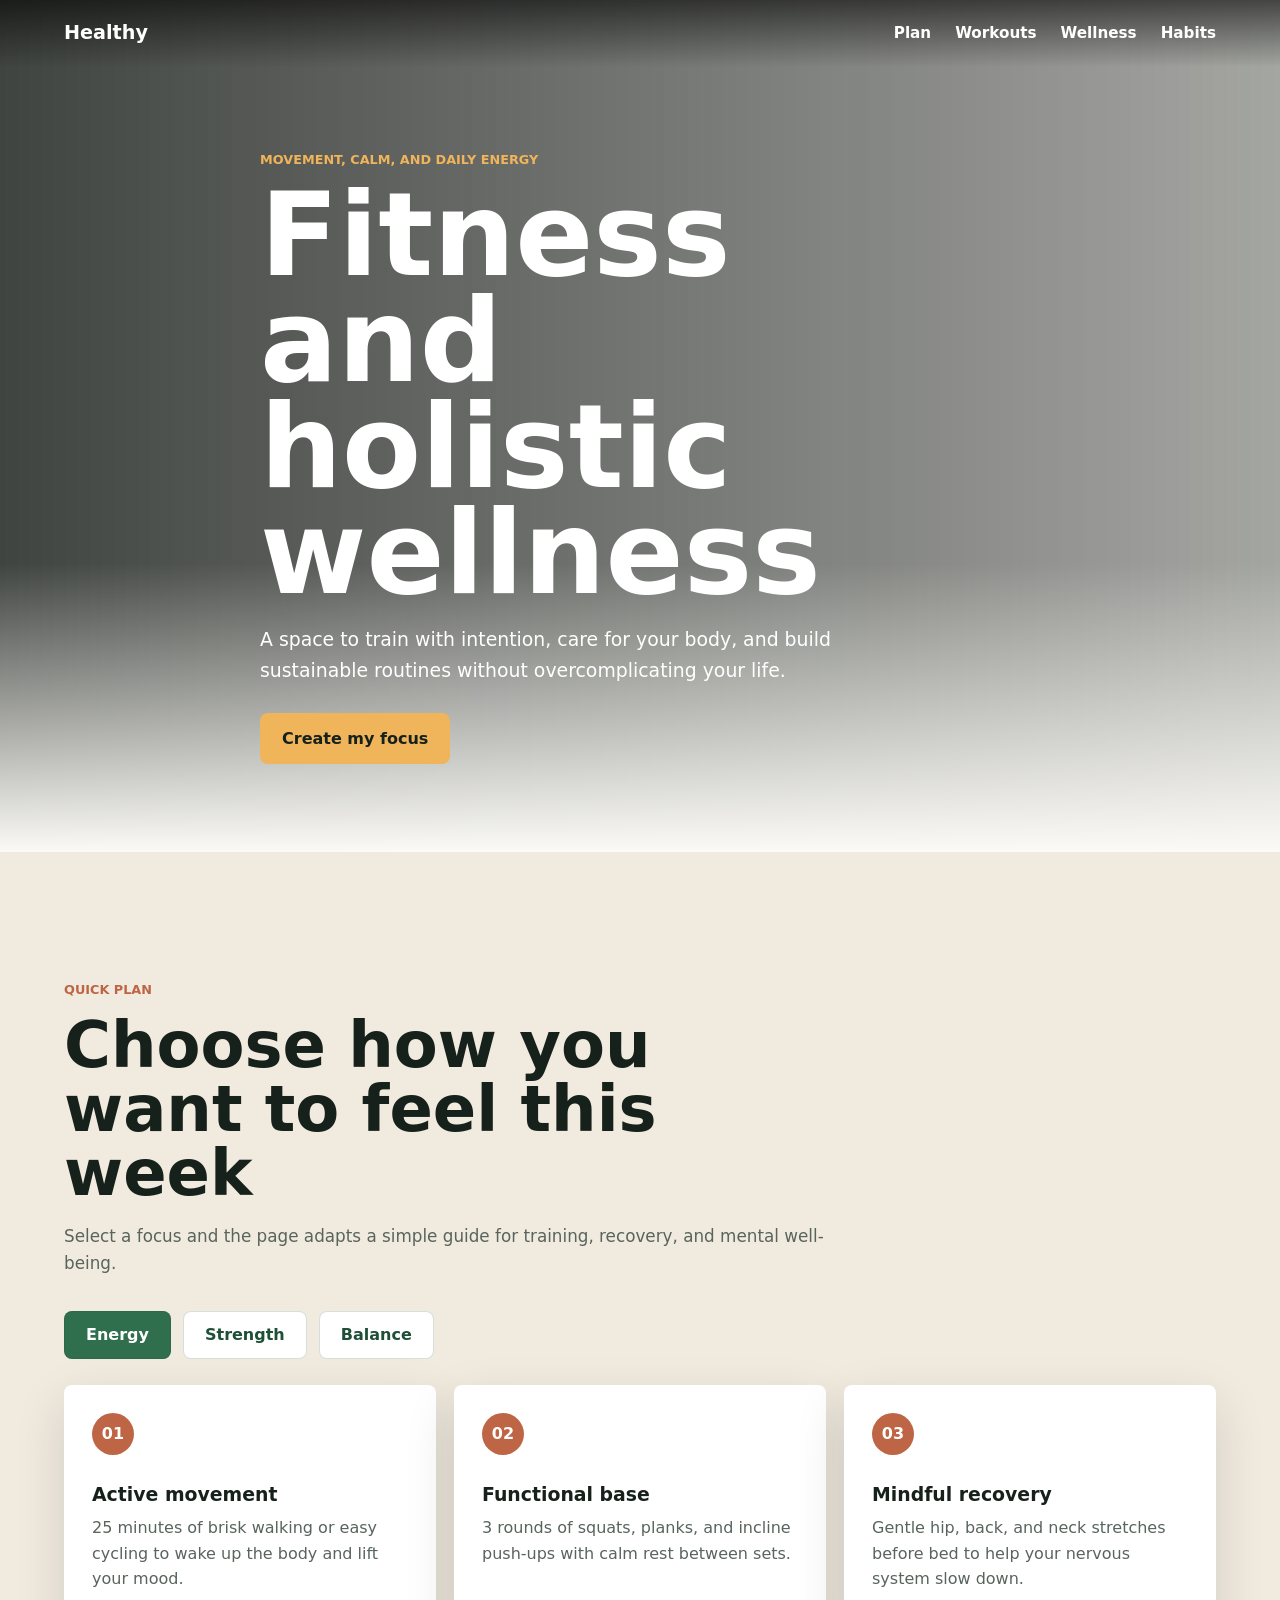
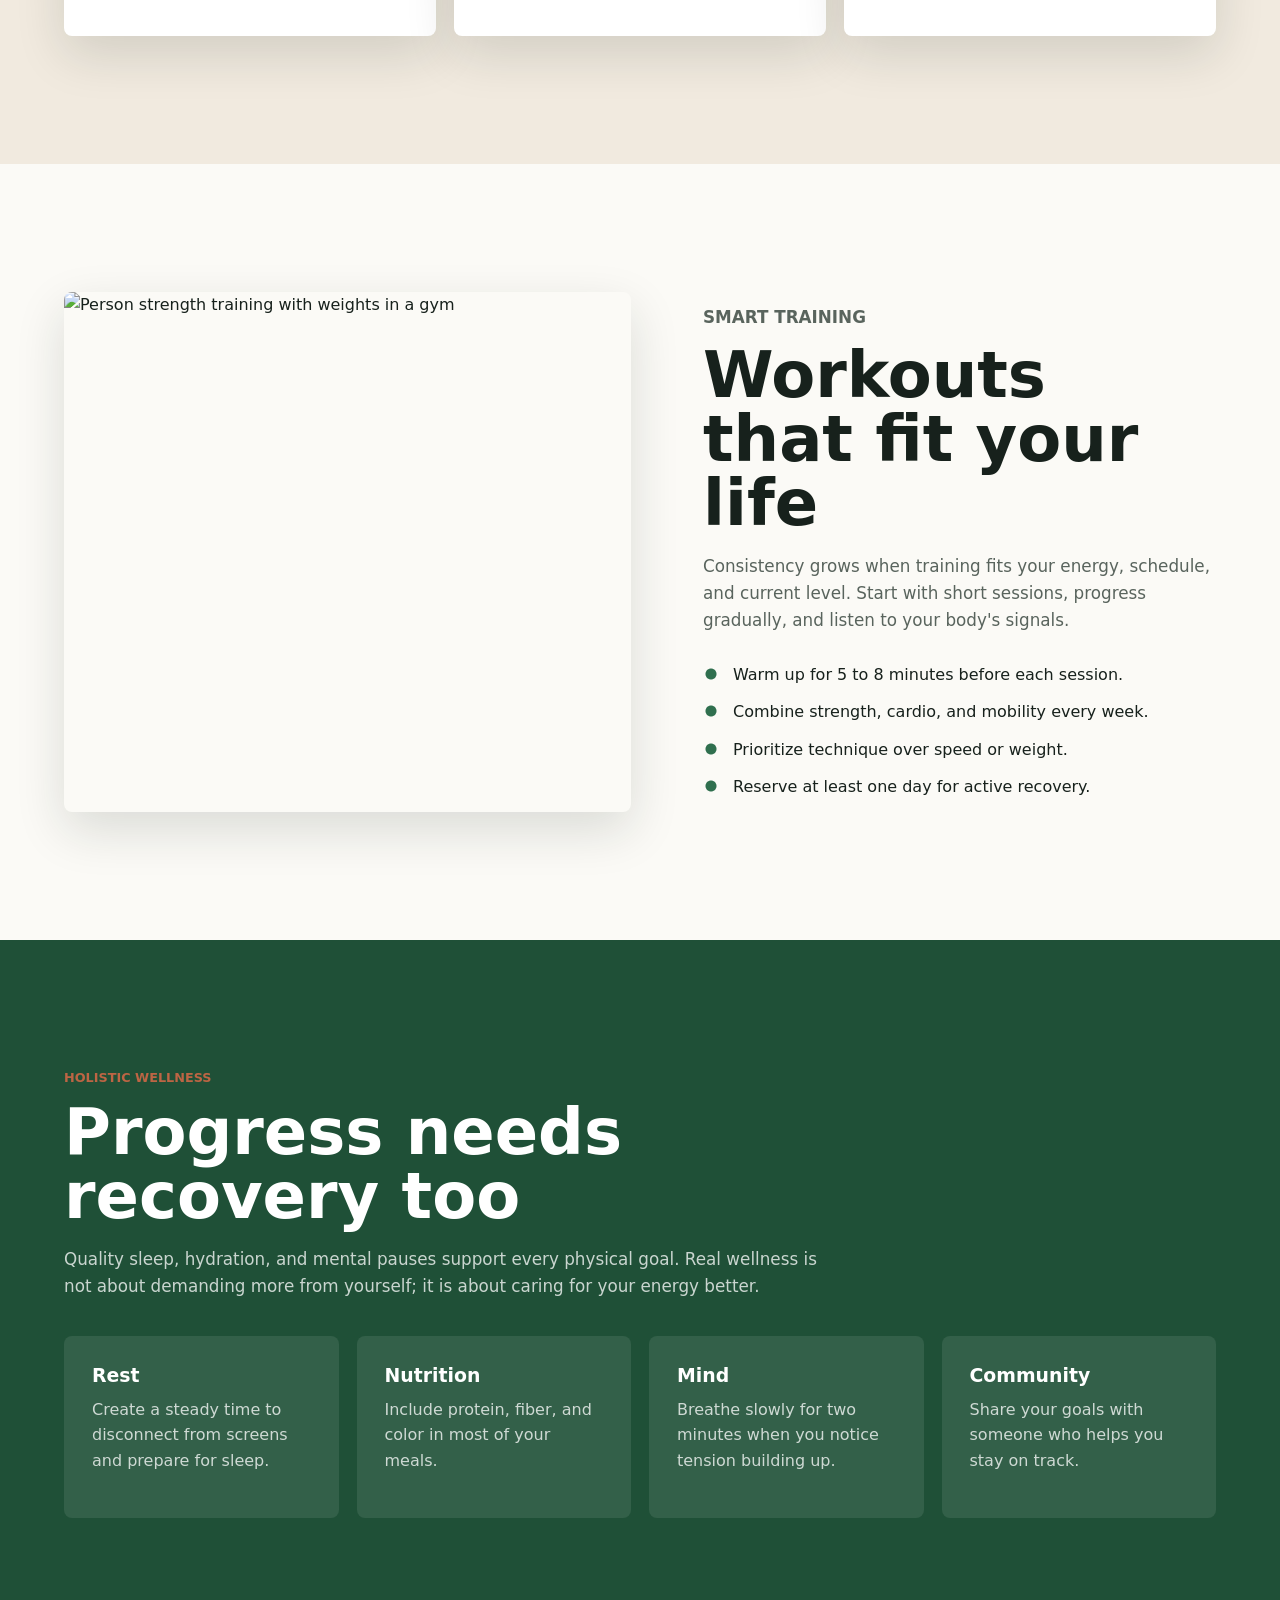
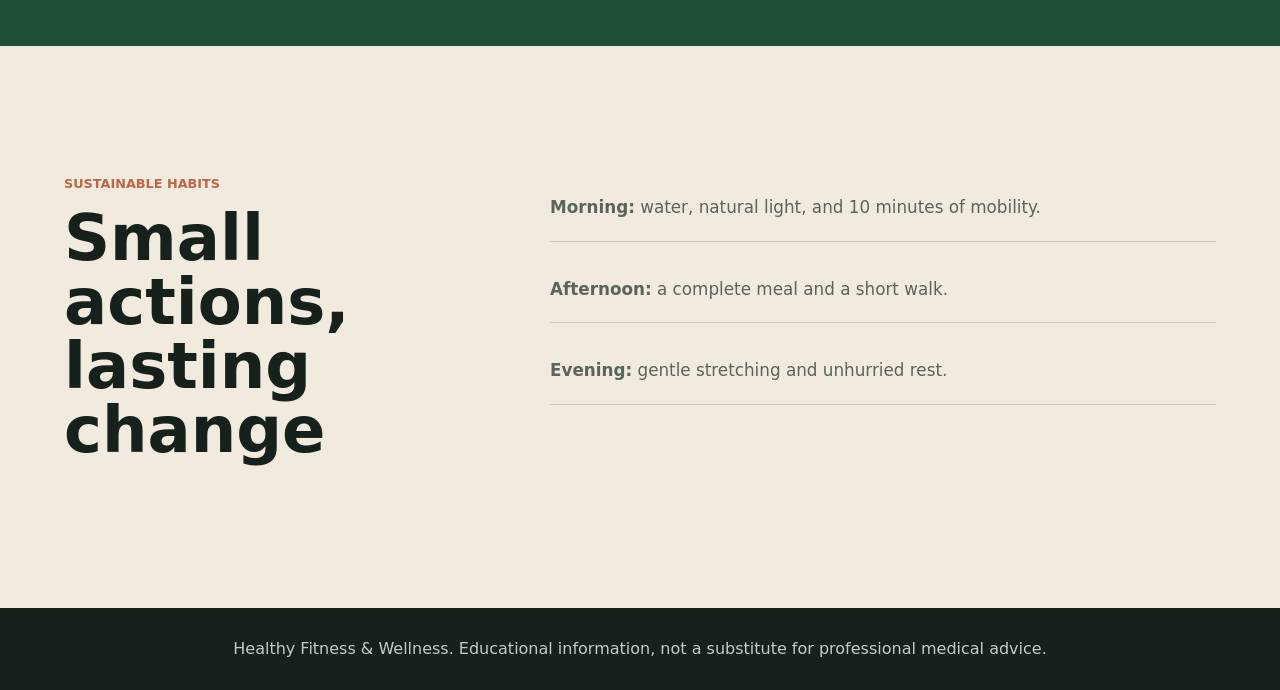
==== index.html @ 51175eab "Create fitness and wellness website" ====
<!doctype html>
<html lang="en">
  <head>
    <meta charset="utf-8">
    <meta name="viewport" content="width=device-width, initial-scale=1">
    <meta
      name="description"
      content="A practical fitness and holistic wellness guide with workouts, healthy habits, and weekly plans for energy, strength, and balance."
    >
    <title>Fitness and Holistic Wellness</title>
    <link rel="preconnect" href="https://images.unsplash.com">
    <link rel="stylesheet" href="styles.css">
  </head>
  <body>
    <header class="site-header" aria-label="Main navigation">
      <a class="brand" href="#home">Healthy</a>
      <nav>
        <a href="#plan">Plan</a>
        <a href="#workouts">Workouts</a>
        <a href="#wellness">Wellness</a>
        <a href="#habits">Habits</a>
      </nav>
    </header>

    <main>
      <section id="home" class="hero">
        <div class="hero__shade"></div>
        <div class="hero__content">
          <p class="eyebrow">Movement, calm, and daily energy</p>
          <h1>Fitness and holistic wellness</h1>
          <p>
            A space to train with intention, care for your body, and build
            sustainable routines without overcomplicating your life.
          </p>
          <a class="hero__button" href="#plan">Create my focus</a>
        </div>
      </section>

      <section id="plan" class="section section--warm">
        <div class="section__inner">
          <div class="section__intro">
            <p class="eyebrow">Quick plan</p>
            <h2>Choose how you want to feel this week</h2>
            <p>
              Select a focus and the page adapts a simple guide for training,
              recovery, and mental well-being.
            </p>
          </div>

          <div class="goal-switcher" role="group" aria-label="Weekly goal">
            <button class="goal-button is-active" type="button" data-goal="energy">Energy</button>
            <button class="goal-button" type="button" data-goal="strength">Strength</button>
            <button class="goal-button" type="button" data-goal="balance">Balance</button>
          </div>

          <div class="plan-grid" aria-live="polite">
            <article class="plan-card">
              <span>01</span>
              <h3 id="movement-title">Active movement</h3>
              <p id="movement-copy">
                25 minutes of brisk walking or easy cycling to wake up the body
                and lift your mood.
              </p>
            </article>
            <article class="plan-card">
              <span>02</span>
              <h3 id="strength-title">Functional base</h3>
              <p id="strength-copy">
                3 rounds of squats, planks, and incline push-ups with calm rest
                between sets.
              </p>
            </article>
            <article class="plan-card">
              <span>03</span>
              <h3 id="recovery-title">Mindful recovery</h3>
              <p id="recovery-copy">
                Gentle hip, back, and neck stretches before bed to help your
                nervous system slow down.
              </p>
            </article>
          </div>
        </div>
      </section>

      <section id="workouts" class="section">
        <div class="split">
          <div class="image-panel">
            <img
              src="https://images.unsplash.com/photo-1517836357463-d25dfeac3438?auto=format&fit=crop&w=1100&q=80"
              alt="Person strength training with weights in a gym"
            >
          </div>
          <div class="copy-panel">
            <p class="eyebrow">Smart training</p>
            <h2>Workouts that fit your life</h2>
            <p>
              Consistency grows when training fits your energy, schedule, and
              current level. Start with short sessions, progress gradually, and
              listen to your body's signals.
            </p>
            <ul class="check-list">
              <li>Warm up for 5 to 8 minutes before each session.</li>
              <li>Combine strength, cardio, and mobility every week.</li>
              <li>Prioritize technique over speed or weight.</li>
              <li>Reserve at least one day for active recovery.</li>
            </ul>
          </div>
        </div>
      </section>

      <section id="wellness" class="section section--deep">
        <div class="section__inner">
          <div class="section__intro">
            <p class="eyebrow">Holistic wellness</p>
            <h2>Progress needs recovery too</h2>
            <p>
              Quality sleep, hydration, and mental pauses support every physical
              goal. Real wellness is not about demanding more from yourself; it
              is about caring for your energy better.
            </p>
          </div>
          <div class="wellness-grid">
            <article>
              <h3>Rest</h3>
              <p>Create a steady time to disconnect from screens and prepare for sleep.</p>
            </article>
            <article>
              <h3>Nutrition</h3>
              <p>Include protein, fiber, and color in most of your meals.</p>
            </article>
            <article>
              <h3>Mind</h3>
              <p>Breathe slowly for two minutes when you notice tension building up.</p>
            </article>
            <article>
              <h3>Community</h3>
              <p>Share your goals with someone who helps you stay on track.</p>
            </article>
          </div>
        </div>
      </section>

      <section id="habits" class="section section--warm">
        <div class="habit-strip">
          <div>
            <p class="eyebrow">Sustainable habits</p>
            <h2>Small actions, lasting change</h2>
          </div>
          <div class="habit-list">
            <p><strong>Morning:</strong> water, natural light, and 10 minutes of mobility.</p>
            <p><strong>Afternoon:</strong> a complete meal and a short walk.</p>
            <p><strong>Evening:</strong> gentle stretching and unhurried rest.</p>
          </div>
        </div>
      </section>
    </main>

    <footer>
      <p>Healthy Fitness & Wellness. Educational information, not a substitute for professional medical advice.</p>
    </footer>

    <script src="script.js"></script>
  </body>
</html>
---- styles.css ----
:root {
  --ink: #17211c;
  --muted: #59645d;
  --paper: #fbfaf6;
  --warm: #f1eadf;
  --leaf: #2f6f4e;
  --leaf-dark: #1f5037;
  --sun: #f0b45a;
  --clay: #bd6544;
  --sky: #d8edf1;
  --white: #ffffff;
  --shadow: 0 18px 50px rgba(23, 33, 28, 0.14);
}

* {
  box-sizing: border-box;
}

html {
  scroll-behavior: smooth;
}

body {
  margin: 0;
  color: var(--ink);
  background: var(--paper);
  font-family: Inter, ui-sans-serif, system-ui, -apple-system, BlinkMacSystemFont, "Segoe UI", sans-serif;
  line-height: 1.6;
}

img {
  display: block;
  width: 100%;
}

a {
  color: inherit;
  text-decoration: none;
}

.site-header {
  position: fixed;
  z-index: 10;
  top: 0;
  right: 0;
  left: 0;
  display: flex;
  align-items: center;
  justify-content: space-between;
  gap: 24px;
  padding: 18px clamp(20px, 5vw, 72px);
  color: var(--white);
  background: linear-gradient(to bottom, rgba(0, 0, 0, 0.58), rgba(0, 0, 0, 0));
}

.brand {
  font-size: 1.2rem;
  font-weight: 800;
}

nav {
  display: flex;
  flex-wrap: wrap;
  justify-content: flex-end;
  gap: 10px 24px;
  font-size: 0.95rem;
  font-weight: 700;
}

.hero {
  position: relative;
  display: grid;
  min-height: 88vh;
  align-items: end;
  overflow: hidden;
  background:
    linear-gradient(90deg, rgba(12, 17, 14, 0.78), rgba(12, 17, 14, 0.36)),
    url("https://images.unsplash.com/photo-1549576490-b0b4831ef60a?auto=format&fit=crop&w=1800&q=82") center / cover;
}

.hero__shade {
  position: absolute;
  inset: auto 0 0;
  height: 34%;
  background: linear-gradient(to top, var(--paper), rgba(251, 250, 246, 0));
}

.hero__content {
  position: relative;
  z-index: 1;
  width: min(760px, calc(100% - 40px));
  margin: 0 auto;
  padding: 150px 0 88px;
  color: var(--white);
}

.eyebrow {
  margin: 0 0 12px;
  color: var(--clay);
  font-size: 0.8rem;
  font-weight: 900;
  letter-spacing: 0;
  text-transform: uppercase;
}

.hero .eyebrow {
  color: var(--sun);
}

h1,
h2,
h3,
p {
  margin-top: 0;
}

h1 {
  max-width: 720px;
  margin-bottom: 18px;
  font-size: clamp(3.3rem, 9vw, 7.4rem);
  line-height: 0.92;
  letter-spacing: 0;
}

h2 {
  margin-bottom: 18px;
  font-size: clamp(2.1rem, 5vw, 4.4rem);
  line-height: 1;
  letter-spacing: 0;
}

h3 {
  margin-bottom: 10px;
  font-size: 1.18rem;
  line-height: 1.2;
}

.hero__content p:not(.eyebrow) {
  max-width: 620px;
  margin-bottom: 28px;
  font-size: 1.18rem;
}

.hero__button,
.goal-button {
  min-height: 48px;
  border: 0;
  border-radius: 8px;
  cursor: pointer;
  font: inherit;
  font-weight: 800;
}

.hero__button {
  display: inline-flex;
  align-items: center;
  justify-content: center;
  padding: 13px 22px;
  color: var(--ink);
  background: var(--sun);
}

.section {
  padding: clamp(74px, 10vw, 132px) clamp(20px, 5vw, 72px);
}

.section--warm {
  background: var(--warm);
}

.section--deep {
  color: var(--white);
  background: var(--leaf-dark);
}

.section__inner {
  width: min(1180px, 100%);
  margin: 0 auto;
}

.section__intro {
  max-width: 780px;
}

.section__intro p:not(.eyebrow),
.copy-panel p,
.habit-list p {
  color: var(--muted);
  font-size: 1.05rem;
}

.section--deep .section__intro p:not(.eyebrow),
.section--deep .wellness-grid p {
  color: rgba(255, 255, 255, 0.76);
}

.goal-switcher {
  display: flex;
  flex-wrap: wrap;
  gap: 12px;
  margin: 34px 0 26px;
}

.goal-button {
  padding: 0 22px;
  color: var(--leaf-dark);
  background: var(--white);
  box-shadow: inset 0 0 0 1px rgba(31, 80, 55, 0.18);
}

.goal-button.is-active {
  color: var(--white);
  background: var(--leaf);
}

.plan-grid,
.wellness-grid {
  display: grid;
  grid-template-columns: repeat(3, minmax(0, 1fr));
  gap: 18px;
}

.plan-card,
.wellness-grid article {
  border-radius: 8px;
  padding: 28px;
  background: var(--white);
  box-shadow: var(--shadow);
}

.plan-card span {
  display: inline-flex;
  width: 42px;
  height: 42px;
  align-items: center;
  justify-content: center;
  margin-bottom: 28px;
  border-radius: 50%;
  color: var(--white);
  background: var(--clay);
  font-weight: 900;
}

.plan-card p {
  color: var(--muted);
}

.split {
  display: grid;
  width: min(1180px, 100%);
  margin: 0 auto;
  grid-template-columns: minmax(0, 1.05fr) minmax(320px, 0.95fr);
  gap: clamp(32px, 6vw, 72px);
  align-items: center;
}

.image-panel {
  overflow: hidden;
  border-radius: 8px;
  box-shadow: var(--shadow);
}

.image-panel img {
  min-height: 520px;
  object-fit: cover;
}

.copy-panel {
  max-width: 560px;
}

.check-list {
  display: grid;
  gap: 12px;
  margin: 28px 0 0;
  padding: 0;
  list-style: none;
}

.check-list li {
  padding-left: 30px;
  background:
    radial-gradient(circle at 8px 12px, var(--leaf) 0 5px, transparent 6px)
    no-repeat;
}

.wellness-grid {
  grid-template-columns: repeat(4, minmax(0, 1fr));
  margin-top: 36px;
}

.wellness-grid article {
  background: rgba(255, 255, 255, 0.09);
  box-shadow: none;
}

.habit-strip {
  display: grid;
  width: min(1180px, 100%);
  margin: 0 auto;
  grid-template-columns: minmax(260px, 0.8fr) minmax(320px, 1.2fr);
  gap: 42px;
  align-items: start;
}

.habit-list {
  display: grid;
  gap: 14px;
}

.habit-list p {
  margin: 0;
  padding: 20px 0;
  border-bottom: 1px solid rgba(23, 33, 28, 0.16);
}

footer {
  padding: 28px 20px;
  color: rgba(255, 255, 255, 0.76);
  background: var(--ink);
  text-align: center;
}

footer p {
  margin: 0;
}

@media (max-width: 860px) {
  .site-header {
    position: absolute;
    align-items: flex-start;
  }

  nav {
    max-width: 220px;
  }

  .hero {
    min-height: 82vh;
  }

  .plan-grid,
  .wellness-grid,
  .split,
  .habit-strip {
    grid-template-columns: 1fr;
  }

  .image-panel img {
    min-height: 360px;
  }
}

@media (max-width: 560px) {
  .site-header {
    padding: 16px 18px;
  }

  nav {
    gap: 8px 14px;
    font-size: 0.84rem;
  }

  .hero__content {
    width: calc(100% - 36px);
    padding-bottom: 64px;
  }

  .goal-button {
    flex: 1 1 100%;
  }

  .plan-card,
  .wellness-grid article {
    padding: 22px;
  }
}
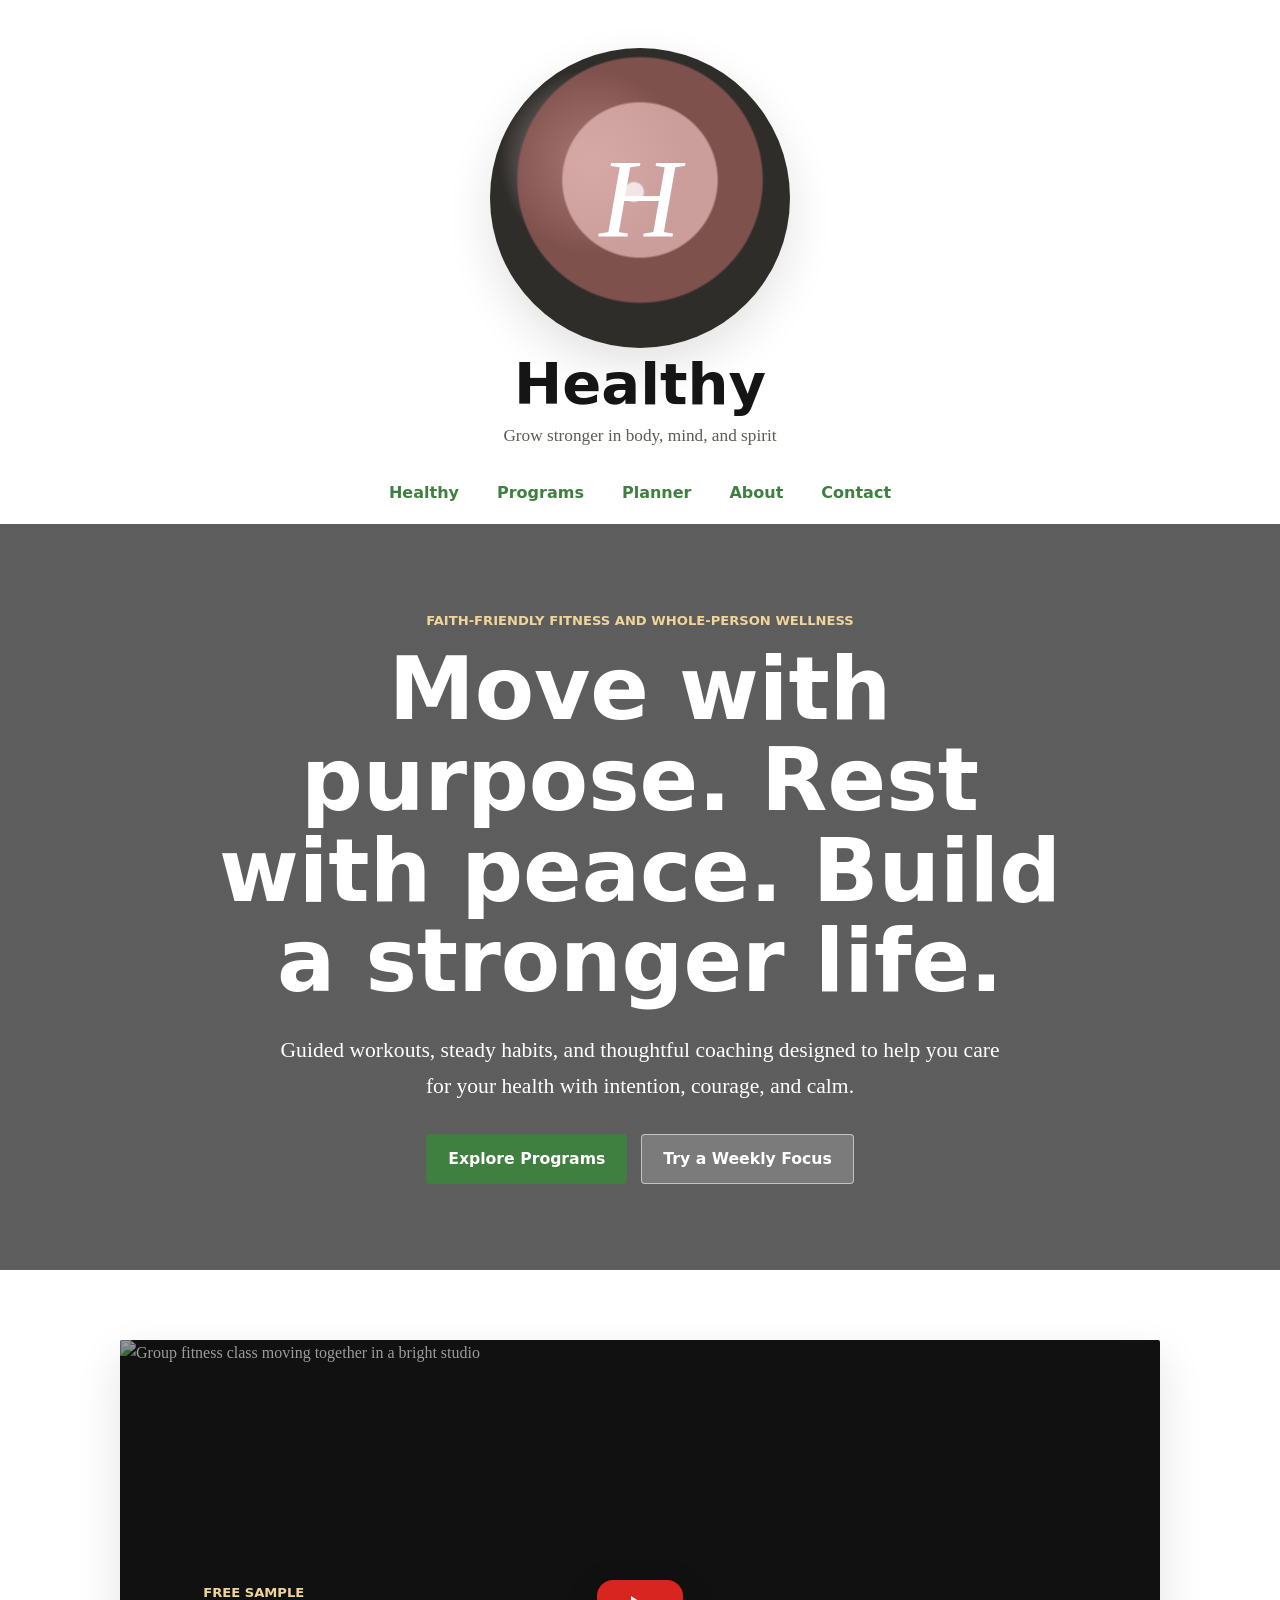
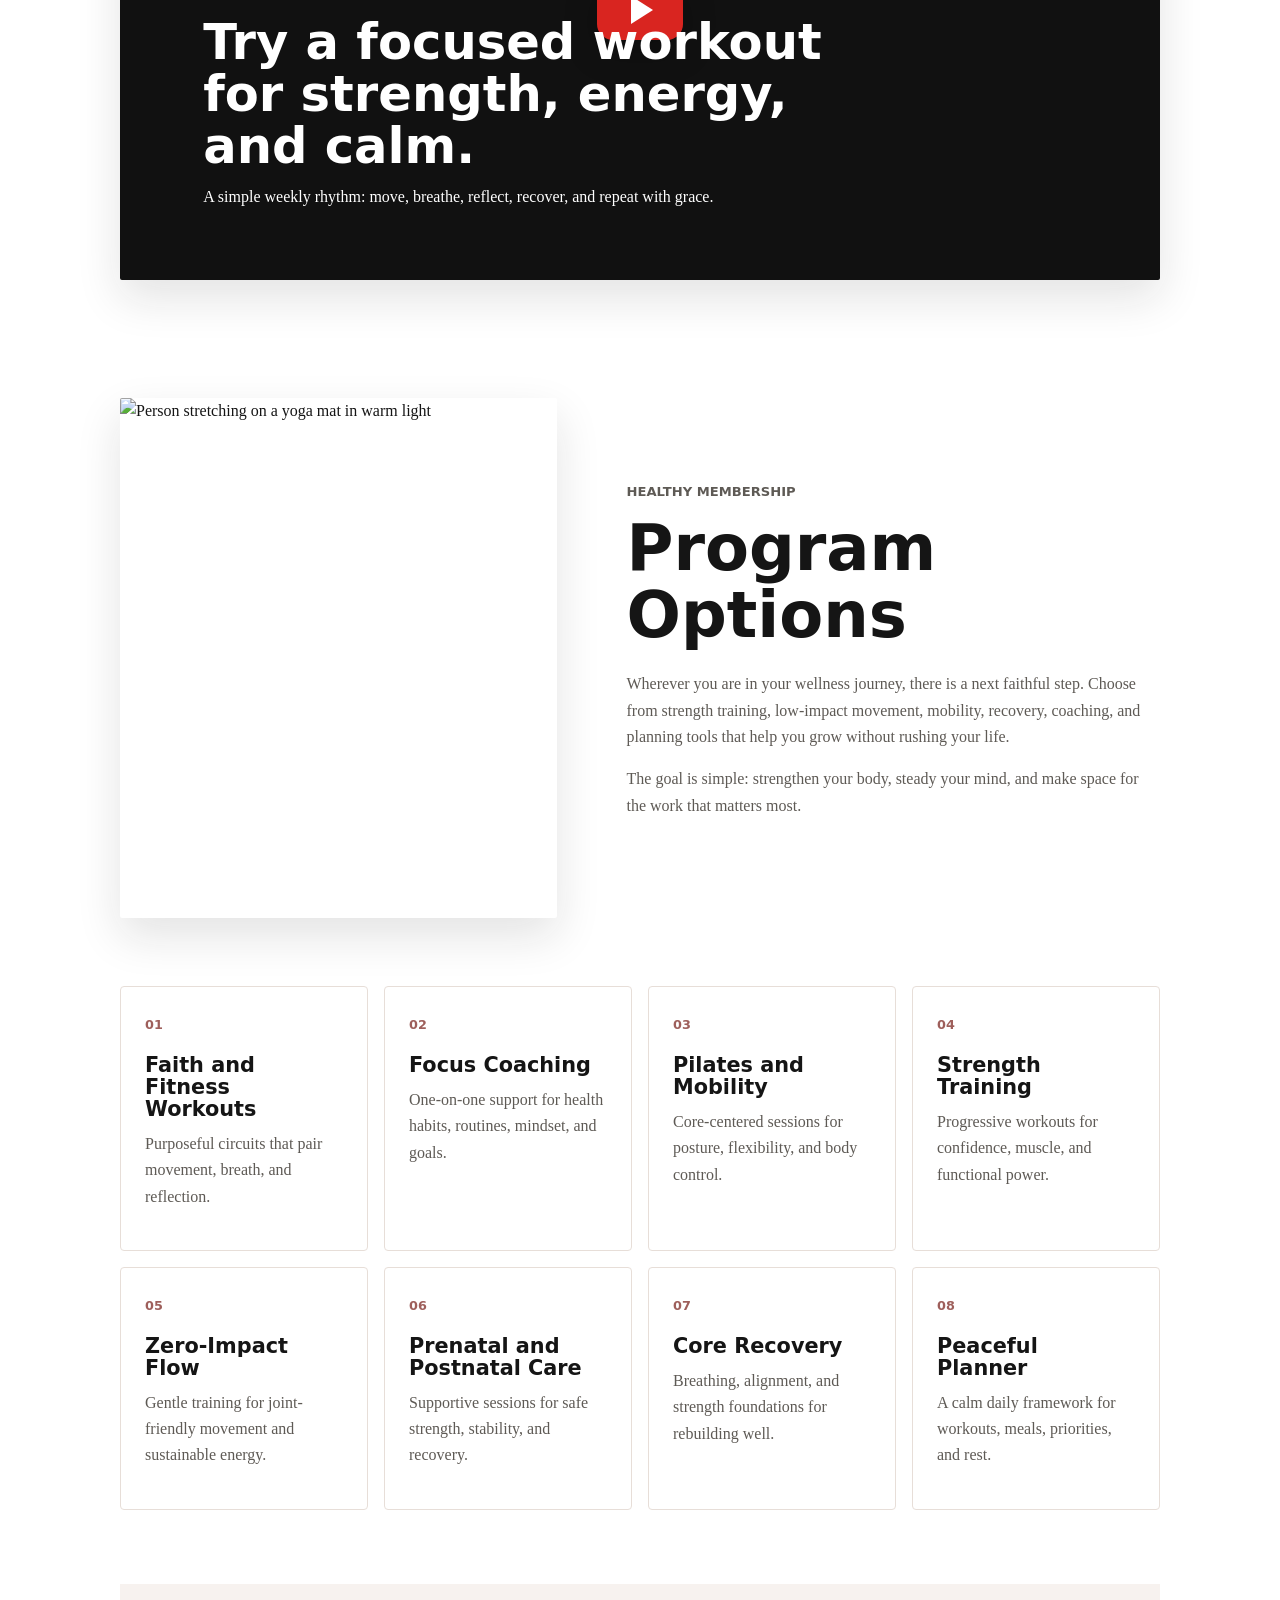
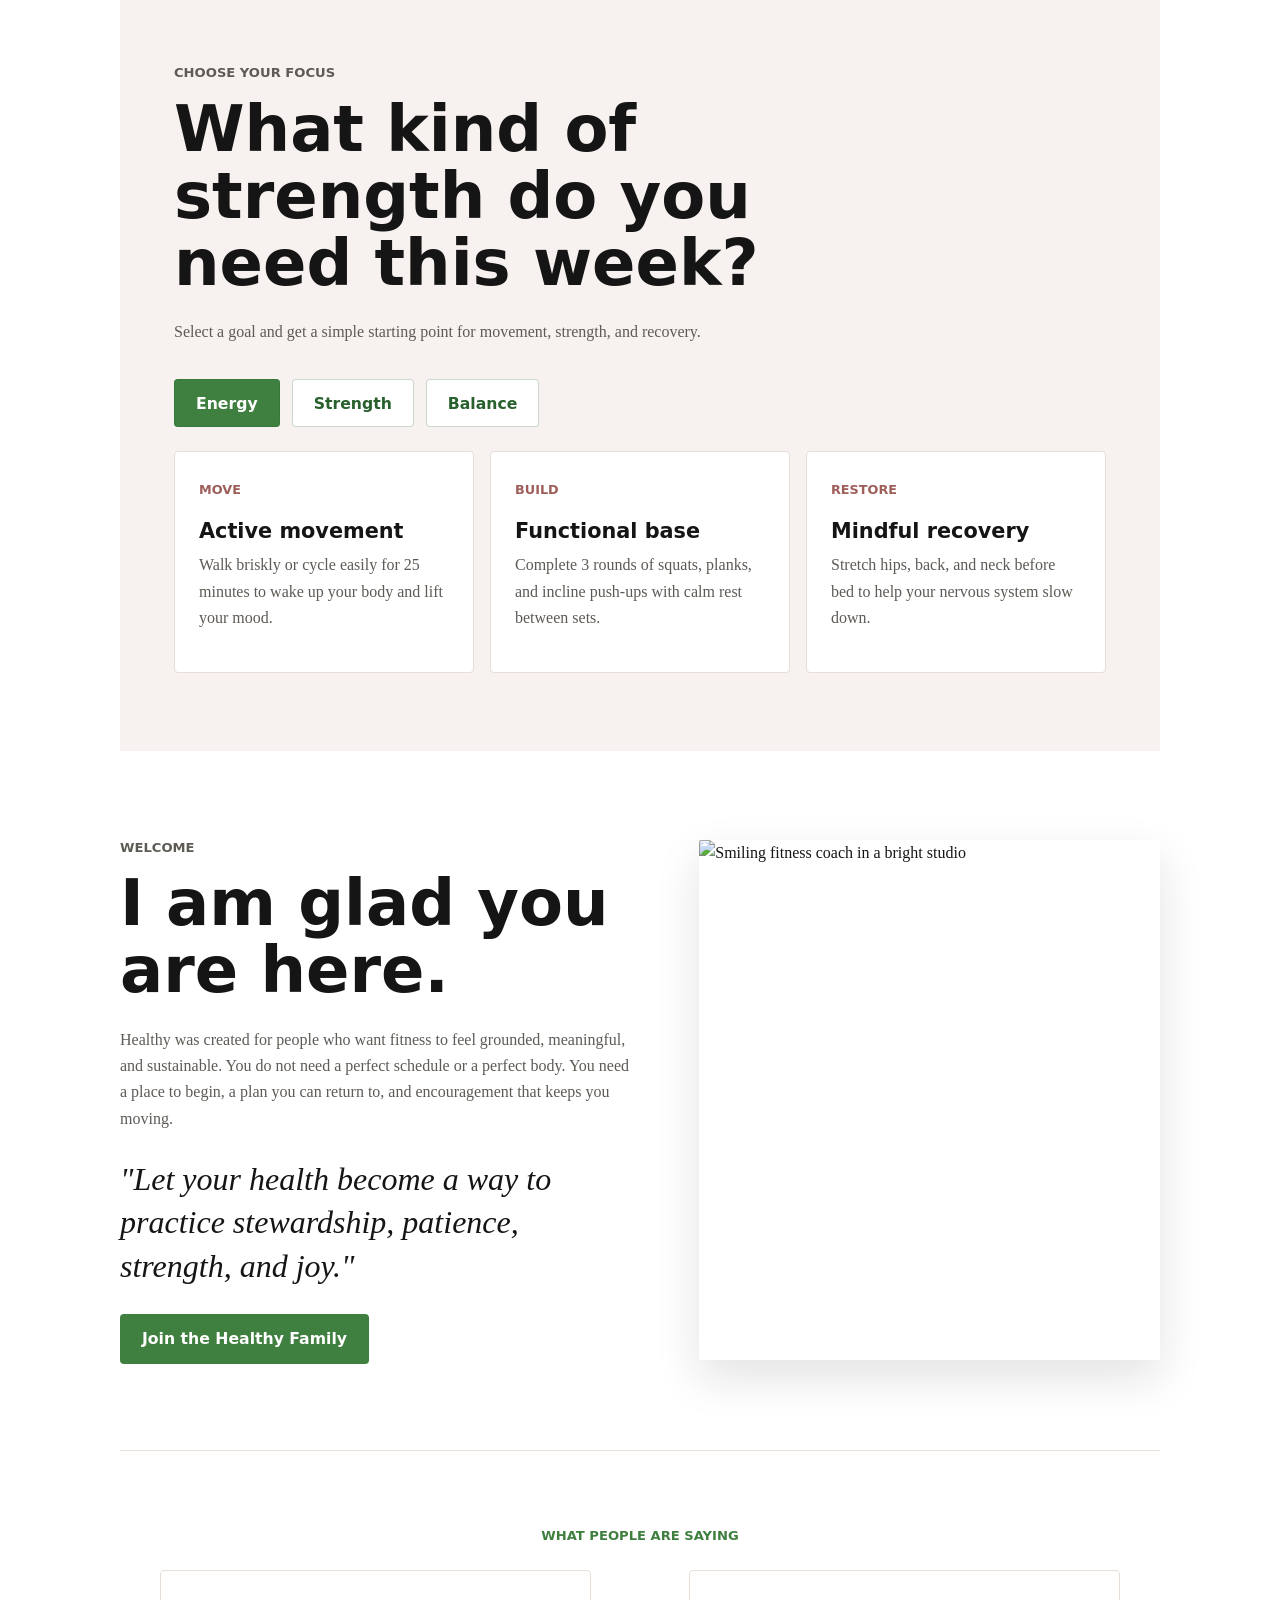
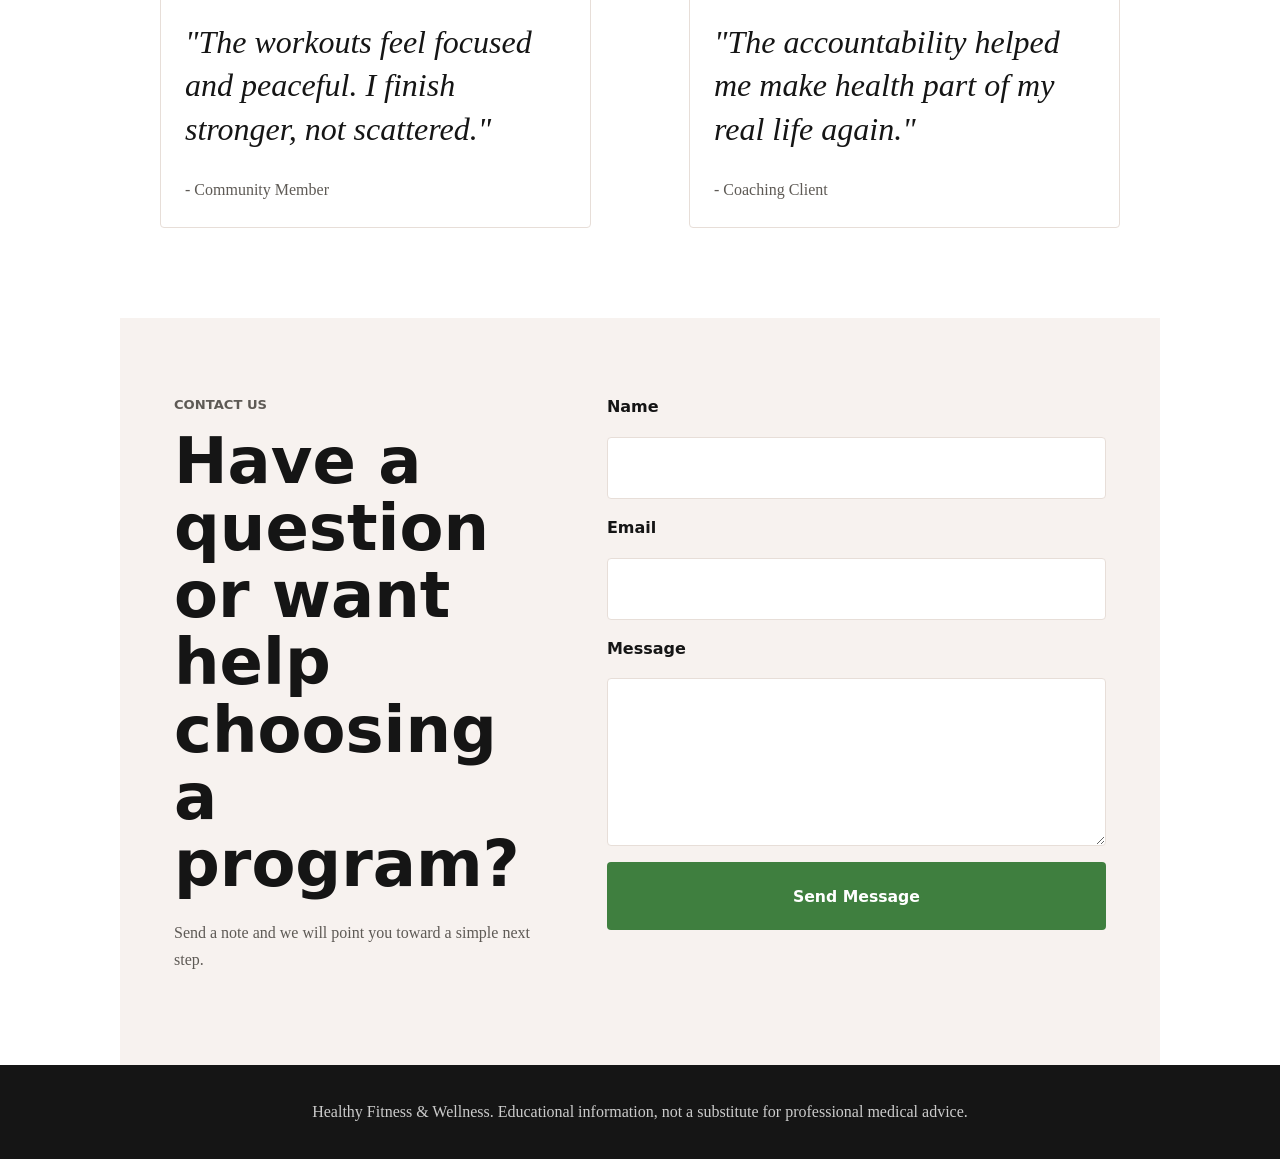
==== commit 7bbf4875: "Redesign site with program-focused fitness layout" ====
--- a/index.html
+++ b/index.html
@@ -5,153 +5,241 @@
     <meta name="viewport" content="width=device-width, initial-scale=1">
     <meta
       name="description"
-      content="A practical fitness and holistic wellness guide with workouts, healthy habits, and weekly plans for energy, strength, and balance."
+      content="Healthy is a faith-friendly fitness and wellness project with workouts, coaching, habits, recovery, and simple tools for body, mind, and spirit."
     >
-    <title>Fitness and Holistic Wellness</title>
+    <title>Healthy Fitness and Wellness</title>
     <link rel="preconnect" href="https://images.unsplash.com">
     <link rel="stylesheet" href="styles.css">
   </head>
   <body>
-    <header class="site-header" aria-label="Main navigation">
-      <a class="brand" href="#home">Healthy</a>
-      <nav>
-        <a href="#plan">Plan</a>
-        <a href="#workouts">Workouts</a>
-        <a href="#wellness">Wellness</a>
-        <a href="#habits">Habits</a>
+    <header class="site-header">
+      <a class="brand-lockup" href="#home" aria-label="Healthy home">
+        <span class="brand-mark">H</span>
+        <span class="brand-title">Healthy</span>
+        <span class="brand-subtitle">Grow stronger in body, mind, and spirit</span>
+      </a>
+
+      <nav aria-label="Main navigation">
+        <a href="#home">Healthy</a>
+        <a href="#programs">Programs</a>
+        <a href="#planner">Planner</a>
+        <a href="#about">About</a>
+        <a href="#contact">Contact</a>
       </nav>
     </header>
 
     <main>
       <section id="home" class="hero">
-        <div class="hero__shade"></div>
         <div class="hero__content">
-          <p class="eyebrow">Movement, calm, and daily energy</p>
-          <h1>Fitness and holistic wellness</h1>
-          <p>
-            A space to train with intention, care for your body, and build
-            sustainable routines without overcomplicating your life.
-          </p>
-          <a class="hero__button" href="#plan">Create my focus</a>
-        </div>
-      </section>
-
-      <section id="plan" class="section section--warm">
-        <div class="section__inner">
-          <div class="section__intro">
-            <p class="eyebrow">Quick plan</p>
-            <h2>Choose how you want to feel this week</h2>
+          <p class="eyebrow">Faith-friendly fitness and whole-person wellness</p>
+          <h1>Move with purpose. Rest with peace. Build a stronger life.</h1>
+          <p>
+            Guided workouts, steady habits, and thoughtful coaching designed to
+            help you care for your health with intention, courage, and calm.
+          </p>
+          <div class="hero__actions">
+            <a class="button button--primary" href="#programs">Explore Programs</a>
+            <a class="button button--secondary" href="#sample">Try a Weekly Focus</a>
+          </div>
+        </div>
+      </section>
+
+      <section id="sample" class="media-feature">
+        <div class="media-card" aria-label="Featured workout preview">
+          <img
+            src="https://images.unsplash.com/photo-1518611012118-696072aa579a?auto=format&fit=crop&w=1300&q=82"
+            alt="Group fitness class moving together in a bright studio"
+          >
+          <div class="play-badge" aria-hidden="true"></div>
+          <div class="media-card__copy">
+            <p class="eyebrow">Free sample</p>
+            <h2>Try a focused workout for strength, energy, and calm.</h2>
             <p>
-              Select a focus and the page adapts a simple guide for training,
-              recovery, and mental well-being.
+              A simple weekly rhythm: move, breathe, reflect, recover, and
+              repeat with grace.
             </p>
           </div>
-
-          <div class="goal-switcher" role="group" aria-label="Weekly goal">
-            <button class="goal-button is-active" type="button" data-goal="energy">Energy</button>
-            <button class="goal-button" type="button" data-goal="strength">Strength</button>
-            <button class="goal-button" type="button" data-goal="balance">Balance</button>
-          </div>
-
-          <div class="plan-grid" aria-live="polite">
-            <article class="plan-card">
-              <span>01</span>
-              <h3 id="movement-title">Active movement</h3>
-              <p id="movement-copy">
-                25 minutes of brisk walking or easy cycling to wake up the body
-                and lift your mood.
-              </p>
-            </article>
-            <article class="plan-card">
-              <span>02</span>
-              <h3 id="strength-title">Functional base</h3>
-              <p id="strength-copy">
-                3 rounds of squats, planks, and incline push-ups with calm rest
-                between sets.
-              </p>
-            </article>
-            <article class="plan-card">
-              <span>03</span>
-              <h3 id="recovery-title">Mindful recovery</h3>
-              <p id="recovery-copy">
-                Gentle hip, back, and neck stretches before bed to help your
-                nervous system slow down.
-              </p>
-            </article>
-          </div>
-        </div>
-      </section>
-
-      <section id="workouts" class="section">
-        <div class="split">
-          <div class="image-panel">
-            <img
-              src="https://images.unsplash.com/photo-1517836357463-d25dfeac3438?auto=format&fit=crop&w=1100&q=80"
-              alt="Person strength training with weights in a gym"
-            >
-          </div>
-          <div class="copy-panel">
-            <p class="eyebrow">Smart training</p>
-            <h2>Workouts that fit your life</h2>
-            <p>
-              Consistency grows when training fits your energy, schedule, and
-              current level. Start with short sessions, progress gradually, and
-              listen to your body's signals.
-            </p>
-            <ul class="check-list">
-              <li>Warm up for 5 to 8 minutes before each session.</li>
-              <li>Combine strength, cardio, and mobility every week.</li>
-              <li>Prioritize technique over speed or weight.</li>
-              <li>Reserve at least one day for active recovery.</li>
-            </ul>
-          </div>
-        </div>
-      </section>
-
-      <section id="wellness" class="section section--deep">
-        <div class="section__inner">
-          <div class="section__intro">
-            <p class="eyebrow">Holistic wellness</p>
-            <h2>Progress needs recovery too</h2>
-            <p>
-              Quality sleep, hydration, and mental pauses support every physical
-              goal. Real wellness is not about demanding more from yourself; it
-              is about caring for your energy better.
-            </p>
-          </div>
-          <div class="wellness-grid">
-            <article>
-              <h3>Rest</h3>
-              <p>Create a steady time to disconnect from screens and prepare for sleep.</p>
-            </article>
-            <article>
-              <h3>Nutrition</h3>
-              <p>Include protein, fiber, and color in most of your meals.</p>
-            </article>
-            <article>
-              <h3>Mind</h3>
-              <p>Breathe slowly for two minutes when you notice tension building up.</p>
-            </article>
-            <article>
-              <h3>Community</h3>
-              <p>Share your goals with someone who helps you stay on track.</p>
-            </article>
-          </div>
-        </div>
-      </section>
-
-      <section id="habits" class="section section--warm">
-        <div class="habit-strip">
-          <div>
-            <p class="eyebrow">Sustainable habits</p>
-            <h2>Small actions, lasting change</h2>
-          </div>
-          <div class="habit-list">
-            <p><strong>Morning:</strong> water, natural light, and 10 minutes of mobility.</p>
-            <p><strong>Afternoon:</strong> a complete meal and a short walk.</p>
-            <p><strong>Evening:</strong> gentle stretching and unhurried rest.</p>
-          </div>
-        </div>
+        </div>
+      </section>
+
+      <section id="programs" class="program-intro">
+        <div class="program-intro__image">
+          <img
+            src="https://images.unsplash.com/photo-1544367567-0f2fcb009e0b?auto=format&fit=crop&w=900&q=82"
+            alt="Person stretching on a yoga mat in warm light"
+          >
+        </div>
+        <div class="program-intro__copy">
+          <p class="eyebrow">Healthy membership</p>
+          <h2>Program Options</h2>
+          <p>
+            Wherever you are in your wellness journey, there is a next faithful
+            step. Choose from strength training, low-impact movement, mobility,
+            recovery, coaching, and planning tools that help you grow without
+            rushing your life.
+          </p>
+          <p>
+            The goal is simple: strengthen your body, steady your mind, and make
+            space for the work that matters most.
+          </p>
+        </div>
+      </section>
+
+      <section class="program-grid" aria-label="Program options">
+        <article>
+          <span>01</span>
+          <h3>Faith and Fitness Workouts</h3>
+          <p>Purposeful circuits that pair movement, breath, and reflection.</p>
+        </article>
+        <article>
+          <span>02</span>
+          <h3>Focus Coaching</h3>
+          <p>One-on-one support for health habits, routines, mindset, and goals.</p>
+        </article>
+        <article>
+          <span>03</span>
+          <h3>Pilates and Mobility</h3>
+          <p>Core-centered sessions for posture, flexibility, and body control.</p>
+        </article>
+        <article>
+          <span>04</span>
+          <h3>Strength Training</h3>
+          <p>Progressive workouts for confidence, muscle, and functional power.</p>
+        </article>
+        <article>
+          <span>05</span>
+          <h3>Zero-Impact Flow</h3>
+          <p>Gentle training for joint-friendly movement and sustainable energy.</p>
+        </article>
+        <article>
+          <span>06</span>
+          <h3>Prenatal and Postnatal Care</h3>
+          <p>Supportive sessions for safe strength, stability, and recovery.</p>
+        </article>
+        <article>
+          <span>07</span>
+          <h3>Core Recovery</h3>
+          <p>Breathing, alignment, and strength foundations for rebuilding well.</p>
+        </article>
+        <article id="planner">
+          <span>08</span>
+          <h3>Peaceful Planner</h3>
+          <p>A calm daily framework for workouts, meals, priorities, and rest.</p>
+        </article>
+      </section>
+
+      <section class="weekly-focus">
+        <div class="weekly-focus__intro">
+          <p class="eyebrow">Choose your focus</p>
+          <h2>What kind of strength do you need this week?</h2>
+          <p>
+            Select a goal and get a simple starting point for movement,
+            strength, and recovery.
+          </p>
+        </div>
+
+        <div class="goal-switcher" role="group" aria-label="Weekly goal">
+          <button class="goal-button is-active" type="button" data-goal="energy">Energy</button>
+          <button class="goal-button" type="button" data-goal="strength">Strength</button>
+          <button class="goal-button" type="button" data-goal="balance">Balance</button>
+        </div>
+
+        <div class="plan-grid" aria-live="polite">
+          <article>
+            <span>Move</span>
+            <h3 id="movement-title">Active movement</h3>
+            <p id="movement-copy">
+              Walk briskly or cycle easily for 25 minutes to wake up your body
+              and lift your mood.
+            </p>
+          </article>
+          <article>
+            <span>Build</span>
+            <h3 id="strength-title">Functional base</h3>
+            <p id="strength-copy">
+              Complete 3 rounds of squats, planks, and incline push-ups with
+              calm rest between sets.
+            </p>
+          </article>
+          <article>
+            <span>Restore</span>
+            <h3 id="recovery-title">Mindful recovery</h3>
+            <p id="recovery-copy">
+              Stretch hips, back, and neck before bed to help your nervous
+              system slow down.
+            </p>
+          </article>
+        </div>
+      </section>
+
+      <section id="about" class="welcome">
+        <div class="welcome__copy">
+          <p class="eyebrow">Welcome</p>
+          <h2>I am glad you are here.</h2>
+          <p>
+            Healthy was created for people who want fitness to feel grounded,
+            meaningful, and sustainable. You do not need a perfect schedule or a
+            perfect body. You need a place to begin, a plan you can return to,
+            and encouragement that keeps you moving.
+          </p>
+          <blockquote>
+            "Let your health become a way to practice stewardship, patience,
+            strength, and joy."
+          </blockquote>
+          <a class="button button--primary" href="#contact">Join the Healthy Family</a>
+        </div>
+        <div class="welcome__image">
+          <img
+            src="https://images.unsplash.com/photo-1594381898411-846e7d193883?auto=format&fit=crop&w=900&q=82"
+            alt="Smiling fitness coach in a bright studio"
+          >
+        </div>
+      </section>
+
+      <section class="testimonials">
+        <p class="eyebrow">What people are saying</p>
+        <div class="testimonial-grid">
+          <figure>
+            <blockquote>
+              "The workouts feel focused and peaceful. I finish stronger, not
+              scattered."
+            </blockquote>
+            <figcaption>- Community Member</figcaption>
+          </figure>
+          <figure>
+            <blockquote>
+              "The accountability helped me make health part of my real life
+              again."
+            </blockquote>
+            <figcaption>- Coaching Client</figcaption>
+          </figure>
+        </div>
+      </section>
+
+      <section id="contact" class="contact">
+        <div>
+          <p class="eyebrow">Contact us</p>
+          <h2>Have a question or want help choosing a program?</h2>
+          <p>
+            Send a note and we will point you toward a simple next step.
+          </p>
+        </div>
+        <form class="contact-form">
+          <label>
+            Name
+            <input type="text" name="name" autocomplete="name" required>
+          </label>
+          <label>
+            Email
+            <input type="email" name="email" autocomplete="email" required>
+          </label>
+          <label>
+            Message
+            <textarea name="message" rows="5" required></textarea>
+          </label>
+          <button class="button button--primary" type="submit">Send Message</button>
+          <p class="form-note" role="status"></p>
+        </form>
       </section>
     </main>
 
--- a/styles.css
+++ b/styles.css
@@ -1,15 +1,15 @@
 :root {
-  --ink: #17211c;
-  --muted: #59645d;
-  --paper: #fbfaf6;
-  --warm: #f1eadf;
-  --leaf: #2f6f4e;
-  --leaf-dark: #1f5037;
-  --sun: #f0b45a;
-  --clay: #bd6544;
-  --sky: #d8edf1;
-  --white: #ffffff;
-  --shadow: 0 18px 50px rgba(23, 33, 28, 0.14);
+  --ink: #151515;
+  --muted: #5e5a55;
+  --paper: #ffffff;
+  --soft: #f7f2ef;
+  --rose: #d8a7a5;
+  --rose-dark: #9e5f5b;
+  --green: #3f7f3f;
+  --green-dark: #28612e;
+  --gold: #d8a13d;
+  --line: #e7ded8;
+  --shadow: 0 18px 45px rgba(21, 21, 21, 0.12);
 }
 
 * {
@@ -24,8 +24,8 @@
   margin: 0;
   color: var(--ink);
   background: var(--paper);
-  font-family: Inter, ui-sans-serif, system-ui, -apple-system, BlinkMacSystemFont, "Segoe UI", sans-serif;
-  line-height: 1.6;
+  font-family: "Source Serif Pro", Georgia, "Times New Roman", serif;
+  line-height: 1.65;
 }
 
 img {
@@ -39,284 +39,418 @@
 }
 
 .site-header {
-  position: fixed;
-  z-index: 10;
-  top: 0;
-  right: 0;
-  left: 0;
-  display: flex;
-  align-items: center;
-  justify-content: space-between;
-  gap: 24px;
-  padding: 18px clamp(20px, 5vw, 72px);
-  color: var(--white);
-  background: linear-gradient(to bottom, rgba(0, 0, 0, 0.58), rgba(0, 0, 0, 0));
-}
-
-.brand {
-  font-size: 1.2rem;
-  font-weight: 800;
+  max-width: 1040px;
+  margin: 0 auto;
+  padding: 48px 20px 18px;
+  text-align: center;
+}
+
+.brand-lockup {
+  display: inline-grid;
+  justify-items: center;
+  gap: 8px;
+}
+
+.brand-mark {
+  display: grid;
+  width: clamp(180px, 30vw, 300px);
+  aspect-ratio: 1;
+  place-items: center;
+  border-radius: 50%;
+  color: #ffffff;
+  background:
+    radial-gradient(circle at 48% 48%, rgba(255, 255, 255, 0.72) 0 4%, transparent 5%),
+    radial-gradient(circle at 50% 44%, rgba(216, 167, 165, 0.92) 0 34%, rgba(158, 95, 91, 0.72) 35% 54%, transparent 55%),
+    radial-gradient(circle at 34% 38%, rgba(255, 232, 229, 0.72), transparent 34%),
+    #2f2d2a;
+  box-shadow: var(--shadow);
+  font-size: clamp(4rem, 10vw, 7rem);
+  font-style: italic;
+  line-height: 1;
+}
+
+.brand-title {
+  font-family: Inter, ui-sans-serif, system-ui, -apple-system, BlinkMacSystemFont, "Segoe UI", sans-serif;
+  font-size: clamp(2.2rem, 5vw, 3.6rem);
+  font-weight: 900;
+  line-height: 1;
+}
+
+.brand-subtitle {
+  color: var(--muted);
+  font-size: 1.08rem;
 }
 
 nav {
   display: flex;
   flex-wrap: wrap;
-  justify-content: flex-end;
-  gap: 10px 24px;
-  font-size: 0.95rem;
-  font-weight: 700;
+  justify-content: center;
+  gap: 16px clamp(20px, 4vw, 38px);
+  margin-top: 30px;
+  color: var(--green);
+  font-family: Inter, ui-sans-serif, system-ui, -apple-system, BlinkMacSystemFont, "Segoe UI", sans-serif;
+  font-weight: 900;
+}
+
+nav a:hover,
+nav a:focus-visible {
+  color: var(--green-dark);
+  text-decoration: underline;
+  text-underline-offset: 5px;
 }
 
 .hero {
-  position: relative;
-  display: grid;
-  min-height: 88vh;
-  align-items: end;
-  overflow: hidden;
+  display: grid;
+  min-height: 620px;
+  place-items: center;
+  padding: 86px 20px;
+  color: #ffffff;
   background:
-    linear-gradient(90deg, rgba(12, 17, 14, 0.78), rgba(12, 17, 14, 0.36)),
-    url("https://images.unsplash.com/photo-1549576490-b0b4831ef60a?auto=format&fit=crop&w=1800&q=82") center / cover;
-}
-
-.hero__shade {
-  position: absolute;
-  inset: auto 0 0;
-  height: 34%;
-  background: linear-gradient(to top, var(--paper), rgba(251, 250, 246, 0));
+    linear-gradient(rgba(17, 17, 17, 0.68), rgba(17, 17, 17, 0.68)),
+    url("https://images.unsplash.com/photo-1518310952931-b1de897abd40?auto=format&fit=crop&w=1800&q=82") center / cover;
+  text-align: center;
 }
 
 .hero__content {
-  position: relative;
-  z-index: 1;
-  width: min(760px, calc(100% - 40px));
-  margin: 0 auto;
-  padding: 150px 0 88px;
-  color: var(--white);
+  width: min(850px, 100%);
 }
 
 .eyebrow {
   margin: 0 0 12px;
-  color: var(--clay);
-  font-size: 0.8rem;
+  color: var(--green);
+  font-family: Inter, ui-sans-serif, system-ui, -apple-system, BlinkMacSystemFont, "Segoe UI", sans-serif;
+  font-size: 0.82rem;
   font-weight: 900;
   letter-spacing: 0;
   text-transform: uppercase;
 }
 
-.hero .eyebrow {
-  color: var(--sun);
+.hero .eyebrow,
+.media-card .eyebrow {
+  color: #f0d59b;
 }
 
 h1,
 h2,
 h3,
-p {
+p,
+figure {
   margin-top: 0;
 }
 
+h1,
+h2,
+h3 {
+  font-family: Inter, ui-sans-serif, system-ui, -apple-system, BlinkMacSystemFont, "Segoe UI", sans-serif;
+  line-height: 1.05;
+  letter-spacing: 0;
+}
+
 h1 {
-  max-width: 720px;
-  margin-bottom: 18px;
-  font-size: clamp(3.3rem, 9vw, 7.4rem);
-  line-height: 0.92;
-  letter-spacing: 0;
+  margin-bottom: 26px;
+  font-size: clamp(2.5rem, 7vw, 5.4rem);
 }
 
 h2 {
-  margin-bottom: 18px;
-  font-size: clamp(2.1rem, 5vw, 4.4rem);
-  line-height: 1;
-  letter-spacing: 0;
+  margin-bottom: 22px;
+  font-size: clamp(2rem, 5vw, 4rem);
 }
 
 h3 {
   margin-bottom: 10px;
-  font-size: 1.18rem;
-  line-height: 1.2;
-}
-
-.hero__content p:not(.eyebrow) {
-  max-width: 620px;
-  margin-bottom: 28px;
-  font-size: 1.18rem;
-}
-
-.hero__button,
+  font-size: 1.3rem;
+}
+
+.hero p:not(.eyebrow) {
+  max-width: 720px;
+  margin-right: auto;
+  margin-bottom: 30px;
+  margin-left: auto;
+  font-size: 1.35rem;
+}
+
+.hero__actions {
+  display: flex;
+  flex-wrap: wrap;
+  justify-content: center;
+  gap: 14px;
+}
+
+.button,
 .goal-button {
   min-height: 48px;
   border: 0;
-  border-radius: 8px;
+  border-radius: 4px;
   cursor: pointer;
-  font: inherit;
-  font-weight: 800;
-}
-
-.hero__button {
+  font-family: Inter, ui-sans-serif, system-ui, -apple-system, BlinkMacSystemFont, "Segoe UI", sans-serif;
+  font-size: 0.98rem;
+  font-weight: 900;
+}
+
+.button {
   display: inline-flex;
   align-items: center;
   justify-content: center;
-  padding: 13px 22px;
-  color: var(--ink);
-  background: var(--sun);
-}
-
-.section {
-  padding: clamp(74px, 10vw, 132px) clamp(20px, 5vw, 72px);
-}
-
-.section--warm {
-  background: var(--warm);
-}
-
-.section--deep {
-  color: var(--white);
-  background: var(--leaf-dark);
-}
-
-.section__inner {
-  width: min(1180px, 100%);
+  padding: 12px 22px;
+}
+
+.button--primary {
+  color: #ffffff;
+  background: var(--green);
+}
+
+.button--secondary {
+  color: #ffffff;
+  background: rgba(255, 255, 255, 0.18);
+  box-shadow: inset 0 0 0 1px rgba(255, 255, 255, 0.55);
+}
+
+.media-feature,
+.program-grid,
+.weekly-focus,
+.testimonials,
+.contact {
+  width: min(1040px, calc(100% - 40px));
   margin: 0 auto;
 }
 
-.section__intro {
-  max-width: 780px;
-}
-
-.section__intro p:not(.eyebrow),
-.copy-panel p,
-.habit-list p {
+.media-feature {
+  padding: 70px 0 46px;
+}
+
+.media-card {
+  position: relative;
+  overflow: hidden;
+  border-radius: 2px;
+  color: #ffffff;
+  background: #111111;
+  box-shadow: var(--shadow);
+}
+
+.media-card img {
+  height: clamp(300px, 48vw, 540px);
+  object-fit: cover;
+  opacity: 0.58;
+}
+
+.media-card__copy {
+  position: absolute;
+  inset: auto 8% 10%;
+  max-width: 650px;
+}
+
+.media-card__copy h2 {
+  margin-bottom: 12px;
+  font-size: clamp(1.8rem, 4vw, 3.1rem);
+}
+
+.play-badge {
+  position: absolute;
+  top: 50%;
+  left: 50%;
+  width: 86px;
+  height: 60px;
+  transform: translate(-50%, -50%);
+  border-radius: 16px;
+  background: #d92520;
+  box-shadow: 0 12px 32px rgba(0, 0, 0, 0.26);
+}
+
+.play-badge::after {
+  position: absolute;
+  top: 50%;
+  left: 52%;
+  width: 0;
+  height: 0;
+  transform: translate(-50%, -50%);
+  border-top: 14px solid transparent;
+  border-bottom: 14px solid transparent;
+  border-left: 22px solid #ffffff;
+  content: "";
+}
+
+.program-intro {
+  display: grid;
+  width: min(1040px, calc(100% - 40px));
+  margin: 0 auto;
+  padding: 72px 0 34px;
+  grid-template-columns: minmax(0, 0.9fr) minmax(320px, 1.1fr);
+  gap: clamp(34px, 6vw, 70px);
+  align-items: center;
+}
+
+.program-intro__image {
+  overflow: hidden;
+  border-radius: 2px;
+  box-shadow: var(--shadow);
+}
+
+.program-intro__image img {
+  min-height: 520px;
+  object-fit: cover;
+}
+
+.program-intro__copy p,
+.weekly-focus__intro p,
+.welcome p,
+.contact p,
+.program-grid p,
+.plan-grid p,
+figcaption {
   color: var(--muted);
-  font-size: 1.05rem;
-}
-
-.section--deep .section__intro p:not(.eyebrow),
-.section--deep .wellness-grid p {
-  color: rgba(255, 255, 255, 0.76);
+}
+
+.program-grid {
+  display: grid;
+  grid-template-columns: repeat(4, minmax(0, 1fr));
+  gap: 16px;
+  padding: 34px 0 74px;
+}
+
+.program-grid article,
+.plan-grid article,
+.testimonial-grid figure {
+  border: 1px solid var(--line);
+  border-radius: 4px;
+  padding: 24px;
+  background: #ffffff;
+}
+
+.program-grid span,
+.plan-grid span {
+  display: inline-flex;
+  margin-bottom: 20px;
+  color: var(--rose-dark);
+  font-family: Inter, ui-sans-serif, system-ui, -apple-system, BlinkMacSystemFont, "Segoe UI", sans-serif;
+  font-size: 0.8rem;
+  font-weight: 900;
+  text-transform: uppercase;
+}
+
+.weekly-focus {
+  padding: 78px clamp(20px, 5vw, 54px);
+  background: var(--soft);
+}
+
+.weekly-focus__intro {
+  max-width: 760px;
 }
 
 .goal-switcher {
   display: flex;
   flex-wrap: wrap;
   gap: 12px;
-  margin: 34px 0 26px;
+  margin: 34px 0 24px;
 }
 
 .goal-button {
   padding: 0 22px;
-  color: var(--leaf-dark);
-  background: var(--white);
-  box-shadow: inset 0 0 0 1px rgba(31, 80, 55, 0.18);
+  color: var(--green-dark);
+  background: #ffffff;
+  box-shadow: inset 0 0 0 1px rgba(40, 97, 46, 0.24);
 }
 
 .goal-button.is-active {
-  color: var(--white);
-  background: var(--leaf);
-}
-
-.plan-grid,
-.wellness-grid {
+  color: #ffffff;
+  background: var(--green);
+}
+
+.plan-grid {
   display: grid;
   grid-template-columns: repeat(3, minmax(0, 1fr));
-  gap: 18px;
-}
-
-.plan-card,
-.wellness-grid article {
-  border-radius: 8px;
-  padding: 28px;
-  background: var(--white);
+  gap: 16px;
+}
+
+.welcome {
+  display: grid;
+  width: min(1040px, calc(100% - 40px));
+  margin: 0 auto;
+  padding: 86px 0;
+  grid-template-columns: minmax(320px, 1.05fr) minmax(0, 0.95fr);
+  gap: clamp(34px, 6vw, 70px);
+  align-items: center;
+}
+
+.welcome blockquote,
+.testimonial-grid blockquote {
+  margin: 26px 0;
+  color: var(--ink);
+  font-size: clamp(1.35rem, 3vw, 2rem);
+  font-style: italic;
+  line-height: 1.35;
+}
+
+.welcome__image {
+  overflow: hidden;
+  border-radius: 2px;
   box-shadow: var(--shadow);
 }
 
-.plan-card span {
-  display: inline-flex;
-  width: 42px;
-  height: 42px;
-  align-items: center;
-  justify-content: center;
-  margin-bottom: 28px;
-  border-radius: 50%;
-  color: var(--white);
-  background: var(--clay);
-  font-weight: 900;
-}
-
-.plan-card p {
-  color: var(--muted);
-}
-
-.split {
-  display: grid;
-  width: min(1180px, 100%);
-  margin: 0 auto;
-  grid-template-columns: minmax(0, 1.05fr) minmax(320px, 0.95fr);
-  gap: clamp(32px, 6vw, 72px);
-  align-items: center;
-}
-
-.image-panel {
-  overflow: hidden;
-  border-radius: 8px;
-  box-shadow: var(--shadow);
-}
-
-.image-panel img {
+.welcome__image img {
   min-height: 520px;
   object-fit: cover;
 }
 
-.copy-panel {
-  max-width: 560px;
-}
-
-.check-list {
-  display: grid;
-  gap: 12px;
-  margin: 28px 0 0;
-  padding: 0;
-  list-style: none;
-}
-
-.check-list li {
-  padding-left: 30px;
-  background:
-    radial-gradient(circle at 8px 12px, var(--leaf) 0 5px, transparent 6px)
-    no-repeat;
-}
-
-.wellness-grid {
-  grid-template-columns: repeat(4, minmax(0, 1fr));
-  margin-top: 36px;
-}
-
-.wellness-grid article {
-  background: rgba(255, 255, 255, 0.09);
-  box-shadow: none;
-}
-
-.habit-strip {
-  display: grid;
-  width: min(1180px, 100%);
-  margin: 0 auto;
-  grid-template-columns: minmax(260px, 0.8fr) minmax(320px, 1.2fr);
-  gap: 42px;
-  align-items: start;
-}
-
-.habit-list {
-  display: grid;
-  gap: 14px;
-}
-
-.habit-list p {
+.testimonials {
+  padding: 74px 0;
+  border-top: 1px solid var(--line);
+  text-align: center;
+}
+
+.testimonial-grid {
+  display: grid;
+  grid-template-columns: repeat(2, minmax(0, 1fr));
+  gap: 18px;
+  margin-top: 24px;
+  text-align: left;
+}
+
+.contact {
+  display: grid;
+  padding: 76px clamp(20px, 5vw, 54px);
+  grid-template-columns: minmax(0, 0.85fr) minmax(320px, 1.15fr);
+  gap: clamp(30px, 5vw, 64px);
+  background: var(--soft);
+}
+
+.contact-form {
+  display: grid;
+  gap: 16px;
+}
+
+.contact-form label {
+  display: grid;
+  gap: 6px;
+  color: var(--ink);
+  font-family: Inter, ui-sans-serif, system-ui, -apple-system, BlinkMacSystemFont, "Segoe UI", sans-serif;
+  font-weight: 800;
+}
+
+input,
+textarea {
+  width: 100%;
+  border: 1px solid var(--line);
+  border-radius: 4px;
+  padding: 12px 14px;
+  color: var(--ink);
+  background: #ffffff;
+  font: inherit;
+}
+
+textarea {
+  resize: vertical;
+}
+
+.form-note {
+  min-height: 1.4em;
   margin: 0;
-  padding: 20px 0;
-  border-bottom: 1px solid rgba(23, 33, 28, 0.16);
+  color: var(--green-dark);
+  font-weight: 700;
 }
 
 footer {
-  padding: 28px 20px;
-  color: rgba(255, 255, 255, 0.76);
+  padding: 34px 20px;
+  color: rgba(255, 255, 255, 0.78);
   background: var(--ink);
   text-align: center;
 }
@@ -325,53 +459,53 @@
   margin: 0;
 }
 
-@media (max-width: 860px) {
+@media (max-width: 900px) {
+  .program-intro,
+  .welcome,
+  .contact {
+    grid-template-columns: 1fr;
+  }
+
+  .program-grid {
+    grid-template-columns: repeat(2, minmax(0, 1fr));
+  }
+
+  .plan-grid,
+  .testimonial-grid {
+    grid-template-columns: 1fr;
+  }
+}
+
+@media (max-width: 580px) {
   .site-header {
-    position: absolute;
-    align-items: flex-start;
+    padding-top: 30px;
   }
 
   nav {
-    max-width: 220px;
+    gap: 10px 18px;
+    font-size: 0.92rem;
   }
 
   .hero {
-    min-height: 82vh;
-  }
-
-  .plan-grid,
-  .wellness-grid,
-  .split,
-  .habit-strip {
+    min-height: 560px;
+    padding: 64px 20px;
+  }
+
+  .hero__actions,
+  .goal-switcher {
+    display: grid;
+  }
+
+  .program-grid {
     grid-template-columns: 1fr;
   }
 
-  .image-panel img {
+  .program-intro__image img,
+  .welcome__image img {
     min-height: 360px;
   }
-}
-
-@media (max-width: 560px) {
-  .site-header {
-    padding: 16px 18px;
-  }
-
-  nav {
-    gap: 8px 14px;
-    font-size: 0.84rem;
-  }
-
-  .hero__content {
-    width: calc(100% - 36px);
-    padding-bottom: 64px;
-  }
-
-  .goal-button {
-    flex: 1 1 100%;
-  }
-
-  .plan-card,
-  .wellness-grid article {
-    padding: 22px;
-  }
-}
+
+  .media-card__copy {
+    inset: auto 24px 24px;
+  }
+}
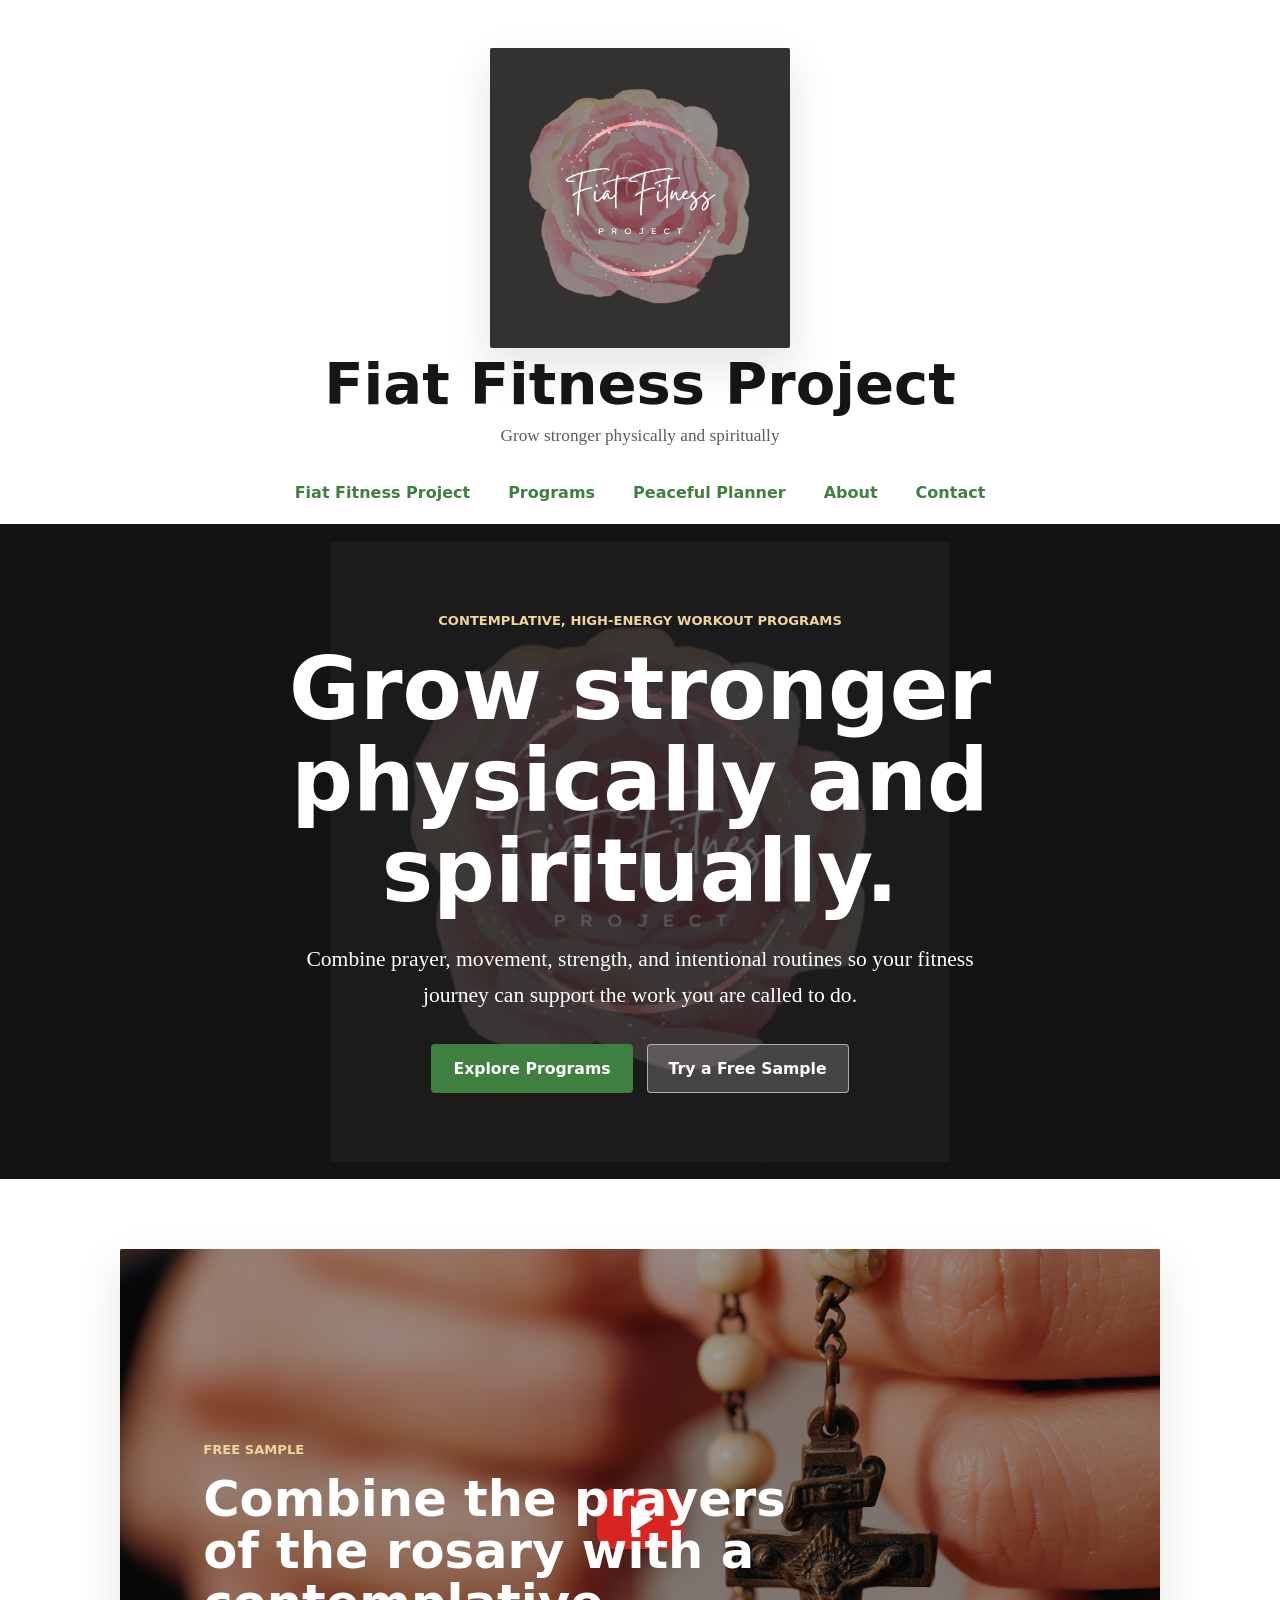
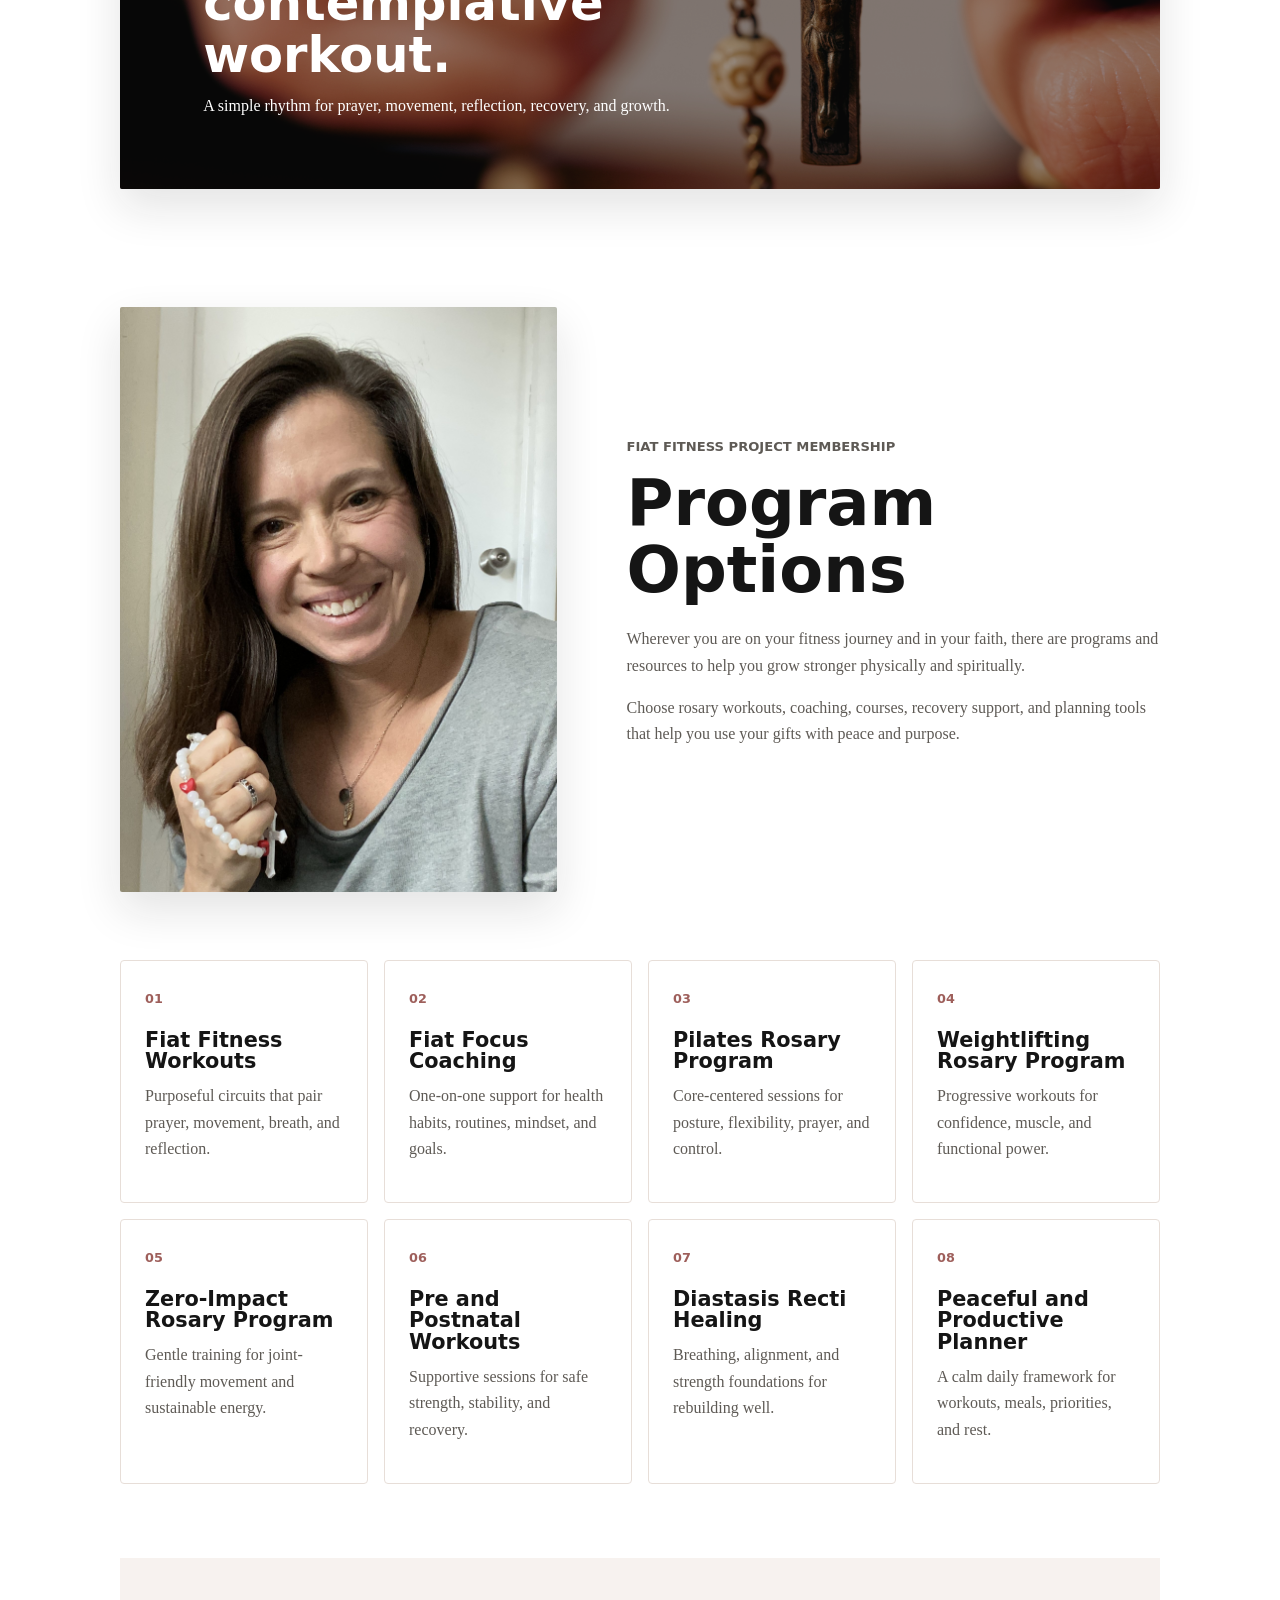
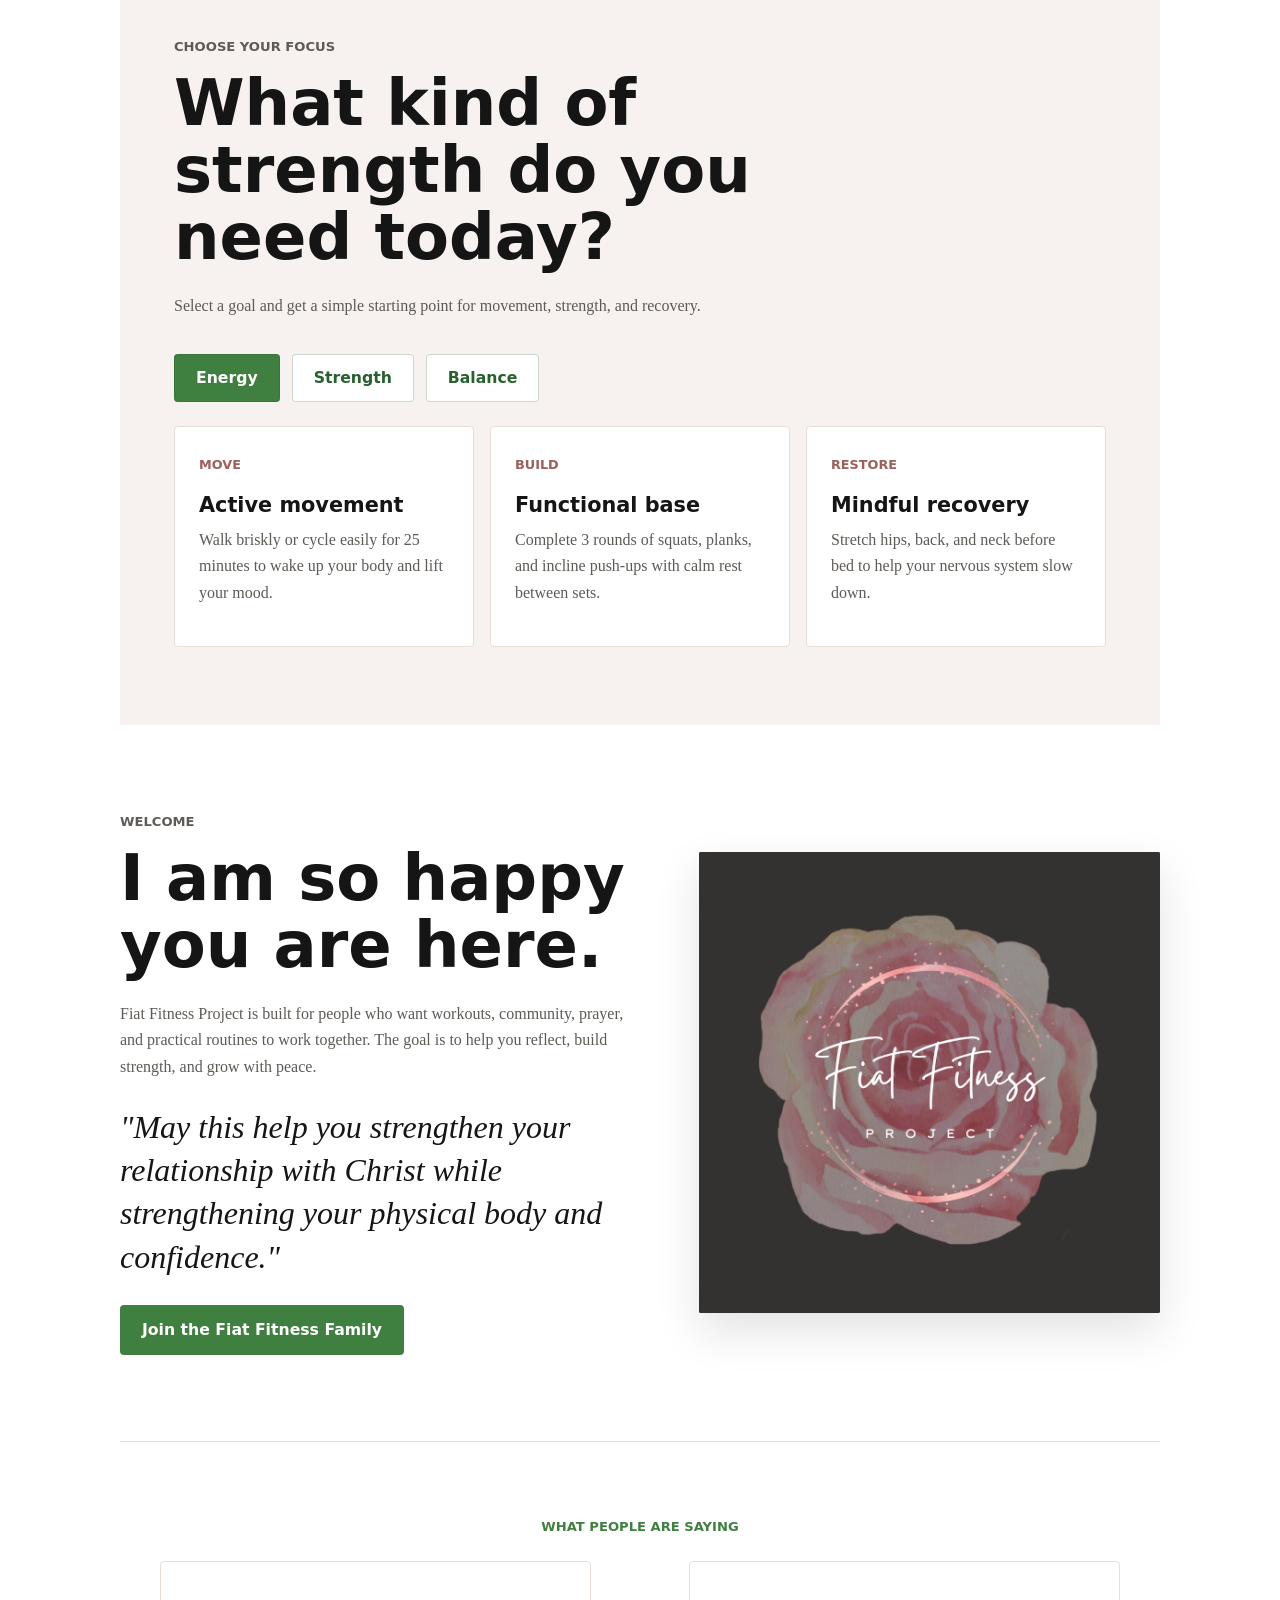
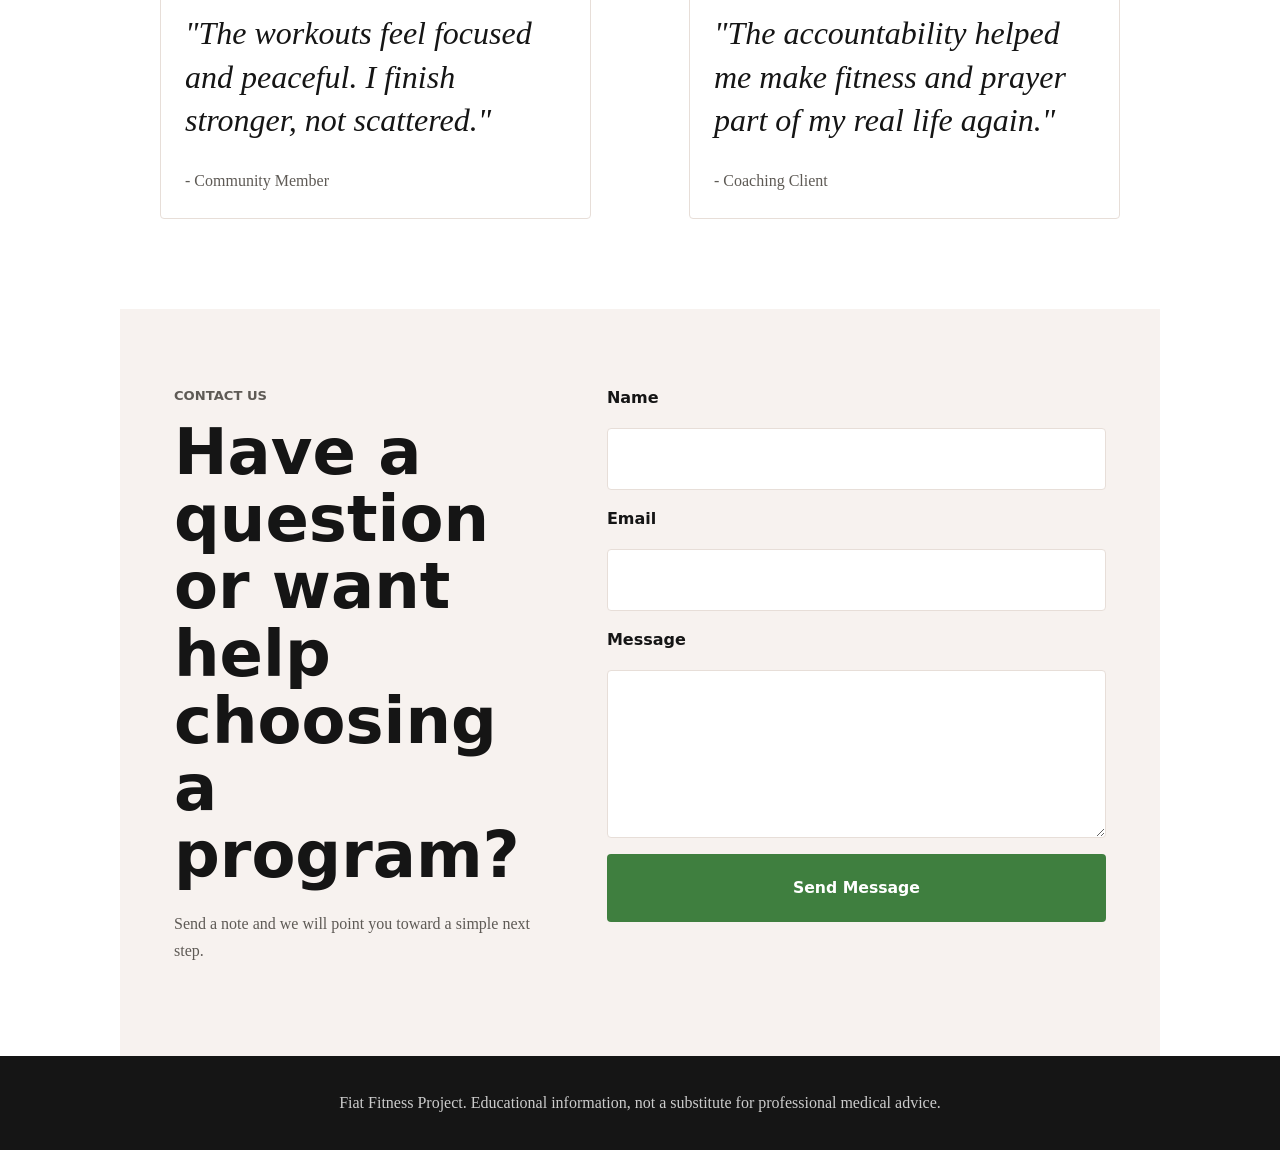
==== commit 0deac84d: "Use Fiat Fitness Project imagery" ====
--- a/index.html
+++ b/index.html
@@ -5,24 +5,23 @@
     <meta name="viewport" content="width=device-width, initial-scale=1">
     <meta
       name="description"
-      content="Healthy is a faith-friendly fitness and wellness project with workouts, coaching, habits, recovery, and simple tools for body, mind, and spirit."
+      content="Fiat Fitness Project helps you grow stronger physically and spiritually through rosary workouts, coaching, planning, and holistic wellness."
     >
-    <title>Healthy Fitness and Wellness</title>
-    <link rel="preconnect" href="https://images.unsplash.com">
+    <title>Fiat Fitness Project</title>
     <link rel="stylesheet" href="styles.css">
   </head>
   <body>
     <header class="site-header">
-      <a class="brand-lockup" href="#home" aria-label="Healthy home">
-        <span class="brand-mark">H</span>
-        <span class="brand-title">Healthy</span>
-        <span class="brand-subtitle">Grow stronger in body, mind, and spirit</span>
+      <a class="brand-lockup" href="#home" aria-label="Fiat Fitness Project home">
+        <img class="brand-logo" src="assets/fiat-logo.png" alt="Fiat Fitness Project logo">
+        <span class="brand-title">Fiat Fitness Project</span>
+        <span class="brand-subtitle">Grow stronger physically and spiritually</span>
       </a>
 
       <nav aria-label="Main navigation">
-        <a href="#home">Healthy</a>
+        <a href="#home">Fiat Fitness Project</a>
         <a href="#programs">Programs</a>
-        <a href="#planner">Planner</a>
+        <a href="#planner">Peaceful Planner</a>
         <a href="#about">About</a>
         <a href="#contact">Contact</a>
       </nav>
@@ -31,15 +30,15 @@
     <main>
       <section id="home" class="hero">
         <div class="hero__content">
-          <p class="eyebrow">Faith-friendly fitness and whole-person wellness</p>
-          <h1>Move with purpose. Rest with peace. Build a stronger life.</h1>
-          <p>
-            Guided workouts, steady habits, and thoughtful coaching designed to
-            help you care for your health with intention, courage, and calm.
+          <p class="eyebrow">Contemplative, high-energy workout programs</p>
+          <h1>Grow stronger physically and spiritually.</h1>
+          <p>
+            Combine prayer, movement, strength, and intentional routines so your
+            fitness journey can support the work you are called to do.
           </p>
           <div class="hero__actions">
             <a class="button button--primary" href="#programs">Explore Programs</a>
-            <a class="button button--secondary" href="#sample">Try a Weekly Focus</a>
+            <a class="button button--secondary" href="#sample">Try a Free Sample</a>
           </div>
         </div>
       </section>
@@ -47,16 +46,16 @@
       <section id="sample" class="media-feature">
         <div class="media-card" aria-label="Featured workout preview">
           <img
-            src="https://images.unsplash.com/photo-1518611012118-696072aa579a?auto=format&fit=crop&w=1300&q=82"
-            alt="Group fitness class moving together in a bright studio"
+            src="assets/rosary.jpg"
+            alt="Rosary beads on an open prayer book"
           >
           <div class="play-badge" aria-hidden="true"></div>
           <div class="media-card__copy">
             <p class="eyebrow">Free sample</p>
-            <h2>Try a focused workout for strength, energy, and calm.</h2>
+            <h2>Combine the prayers of the rosary with a contemplative workout.</h2>
             <p>
-              A simple weekly rhythm: move, breathe, reflect, recover, and
-              repeat with grace.
+              A simple rhythm for prayer, movement, reflection, recovery, and
+              growth.
             </p>
           </div>
         </div>
@@ -65,22 +64,21 @@
       <section id="programs" class="program-intro">
         <div class="program-intro__image">
           <img
-            src="https://images.unsplash.com/photo-1544367567-0f2fcb009e0b?auto=format&fit=crop&w=900&q=82"
-            alt="Person stretching on a yoga mat in warm light"
+            src="assets/mer-w-rosary-edited.jpeg"
+            alt="Fiat Fitness Project coach holding a rosary"
           >
         </div>
         <div class="program-intro__copy">
-          <p class="eyebrow">Healthy membership</p>
+          <p class="eyebrow">Fiat Fitness Project membership</p>
           <h2>Program Options</h2>
           <p>
-            Wherever you are in your wellness journey, there is a next faithful
-            step. Choose from strength training, low-impact movement, mobility,
-            recovery, coaching, and planning tools that help you grow without
-            rushing your life.
-          </p>
-          <p>
-            The goal is simple: strengthen your body, steady your mind, and make
-            space for the work that matters most.
+            Wherever you are on your fitness journey and in your faith, there
+            are programs and resources to help you grow stronger physically and
+            spiritually.
+          </p>
+          <p>
+            Choose rosary workouts, coaching, courses, recovery support, and
+            planning tools that help you use your gifts with peace and purpose.
           </p>
         </div>
       </section>
@@ -88,42 +86,42 @@
       <section class="program-grid" aria-label="Program options">
         <article>
           <span>01</span>
-          <h3>Faith and Fitness Workouts</h3>
-          <p>Purposeful circuits that pair movement, breath, and reflection.</p>
+          <h3>Fiat Fitness Workouts</h3>
+          <p>Purposeful circuits that pair prayer, movement, breath, and reflection.</p>
         </article>
         <article>
           <span>02</span>
-          <h3>Focus Coaching</h3>
+          <h3>Fiat Focus Coaching</h3>
           <p>One-on-one support for health habits, routines, mindset, and goals.</p>
         </article>
         <article>
           <span>03</span>
-          <h3>Pilates and Mobility</h3>
-          <p>Core-centered sessions for posture, flexibility, and body control.</p>
+          <h3>Pilates Rosary Program</h3>
+          <p>Core-centered sessions for posture, flexibility, prayer, and control.</p>
         </article>
         <article>
           <span>04</span>
-          <h3>Strength Training</h3>
+          <h3>Weightlifting Rosary Program</h3>
           <p>Progressive workouts for confidence, muscle, and functional power.</p>
         </article>
         <article>
           <span>05</span>
-          <h3>Zero-Impact Flow</h3>
+          <h3>Zero-Impact Rosary Program</h3>
           <p>Gentle training for joint-friendly movement and sustainable energy.</p>
         </article>
         <article>
           <span>06</span>
-          <h3>Prenatal and Postnatal Care</h3>
+          <h3>Pre and Postnatal Workouts</h3>
           <p>Supportive sessions for safe strength, stability, and recovery.</p>
         </article>
         <article>
           <span>07</span>
-          <h3>Core Recovery</h3>
+          <h3>Diastasis Recti Healing</h3>
           <p>Breathing, alignment, and strength foundations for rebuilding well.</p>
         </article>
         <article id="planner">
           <span>08</span>
-          <h3>Peaceful Planner</h3>
+          <h3>Peaceful and Productive Planner</h3>
           <p>A calm daily framework for workouts, meals, priorities, and rest.</p>
         </article>
       </section>
@@ -131,7 +129,7 @@
       <section class="weekly-focus">
         <div class="weekly-focus__intro">
           <p class="eyebrow">Choose your focus</p>
-          <h2>What kind of strength do you need this week?</h2>
+          <h2>What kind of strength do you need today?</h2>
           <p>
             Select a goal and get a simple starting point for movement,
             strength, and recovery.
@@ -175,23 +173,22 @@
       <section id="about" class="welcome">
         <div class="welcome__copy">
           <p class="eyebrow">Welcome</p>
-          <h2>I am glad you are here.</h2>
-          <p>
-            Healthy was created for people who want fitness to feel grounded,
-            meaningful, and sustainable. You do not need a perfect schedule or a
-            perfect body. You need a place to begin, a plan you can return to,
-            and encouragement that keeps you moving.
+          <h2>I am so happy you are here.</h2>
+          <p>
+            Fiat Fitness Project is built for people who want workouts,
+            community, prayer, and practical routines to work together. The goal
+            is to help you reflect, build strength, and grow with peace.
           </p>
           <blockquote>
-            "Let your health become a way to practice stewardship, patience,
-            strength, and joy."
+            "May this help you strengthen your relationship with Christ while
+            strengthening your physical body and confidence."
           </blockquote>
-          <a class="button button--primary" href="#contact">Join the Healthy Family</a>
+          <a class="button button--primary" href="#contact">Join the Fiat Fitness Family</a>
         </div>
         <div class="welcome__image">
           <img
-            src="https://images.unsplash.com/photo-1594381898411-846e7d193883?auto=format&fit=crop&w=900&q=82"
-            alt="Smiling fitness coach in a bright studio"
+            src="assets/fiat-logo.png"
+            alt="Fiat Fitness Project floral logo"
           >
         </div>
       </section>
@@ -208,8 +205,8 @@
           </figure>
           <figure>
             <blockquote>
-              "The accountability helped me make health part of my real life
-              again."
+              "The accountability helped me make fitness and prayer part of my
+              real life again."
             </blockquote>
             <figcaption>- Coaching Client</figcaption>
           </figure>
@@ -244,7 +241,7 @@
     </main>
 
     <footer>
-      <p>Healthy Fitness & Wellness. Educational information, not a substitute for professional medical advice.</p>
+      <p>Fiat Fitness Project. Educational information, not a substitute for professional medical advice.</p>
     </footer>
 
     <script src="script.js"></script>
--- a/styles.css
+++ b/styles.css
@@ -51,22 +51,12 @@
   gap: 8px;
 }
 
-.brand-mark {
-  display: grid;
+.brand-logo {
   width: clamp(180px, 30vw, 300px);
   aspect-ratio: 1;
-  place-items: center;
-  border-radius: 50%;
-  color: #ffffff;
-  background:
-    radial-gradient(circle at 48% 48%, rgba(255, 255, 255, 0.72) 0 4%, transparent 5%),
-    radial-gradient(circle at 50% 44%, rgba(216, 167, 165, 0.92) 0 34%, rgba(158, 95, 91, 0.72) 35% 54%, transparent 55%),
-    radial-gradient(circle at 34% 38%, rgba(255, 232, 229, 0.72), transparent 34%),
-    #2f2d2a;
+  border-radius: 2px;
   box-shadow: var(--shadow);
-  font-size: clamp(4rem, 10vw, 7rem);
-  font-style: italic;
-  line-height: 1;
+  object-fit: cover;
 }
 
 .brand-title {
@@ -107,7 +97,8 @@
   color: #ffffff;
   background:
     linear-gradient(rgba(17, 17, 17, 0.68), rgba(17, 17, 17, 0.68)),
-    url("https://images.unsplash.com/photo-1518310952931-b1de897abd40?auto=format&fit=crop&w=1800&q=82") center / cover;
+    url("assets/fiat-logo.png") center / min(620px, 86vw) no-repeat,
+    #171615;
   text-align: center;
 }
 
@@ -387,8 +378,9 @@
 }
 
 .welcome__image img {
-  min-height: 520px;
-  object-fit: cover;
+  min-height: auto;
+  object-fit: contain;
+  background: #2f2d2a;
 }
 
 .testimonials {
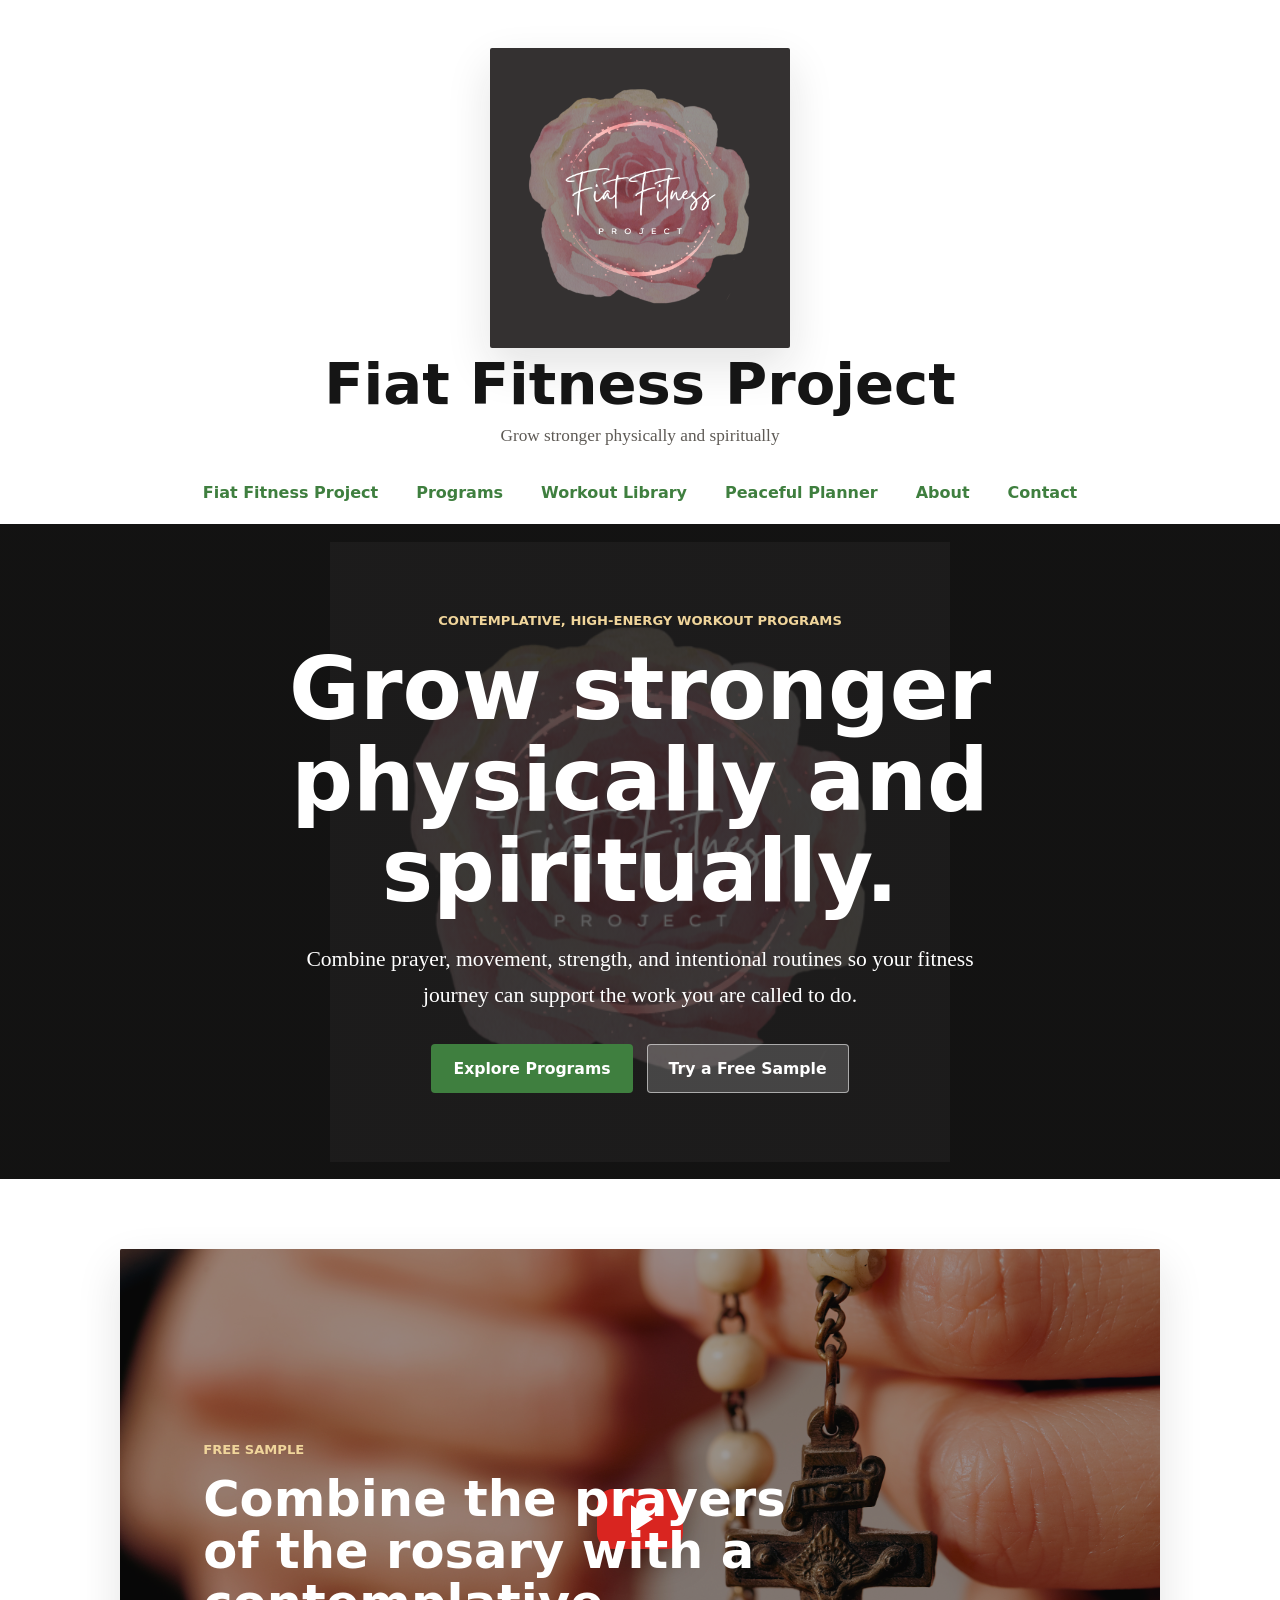
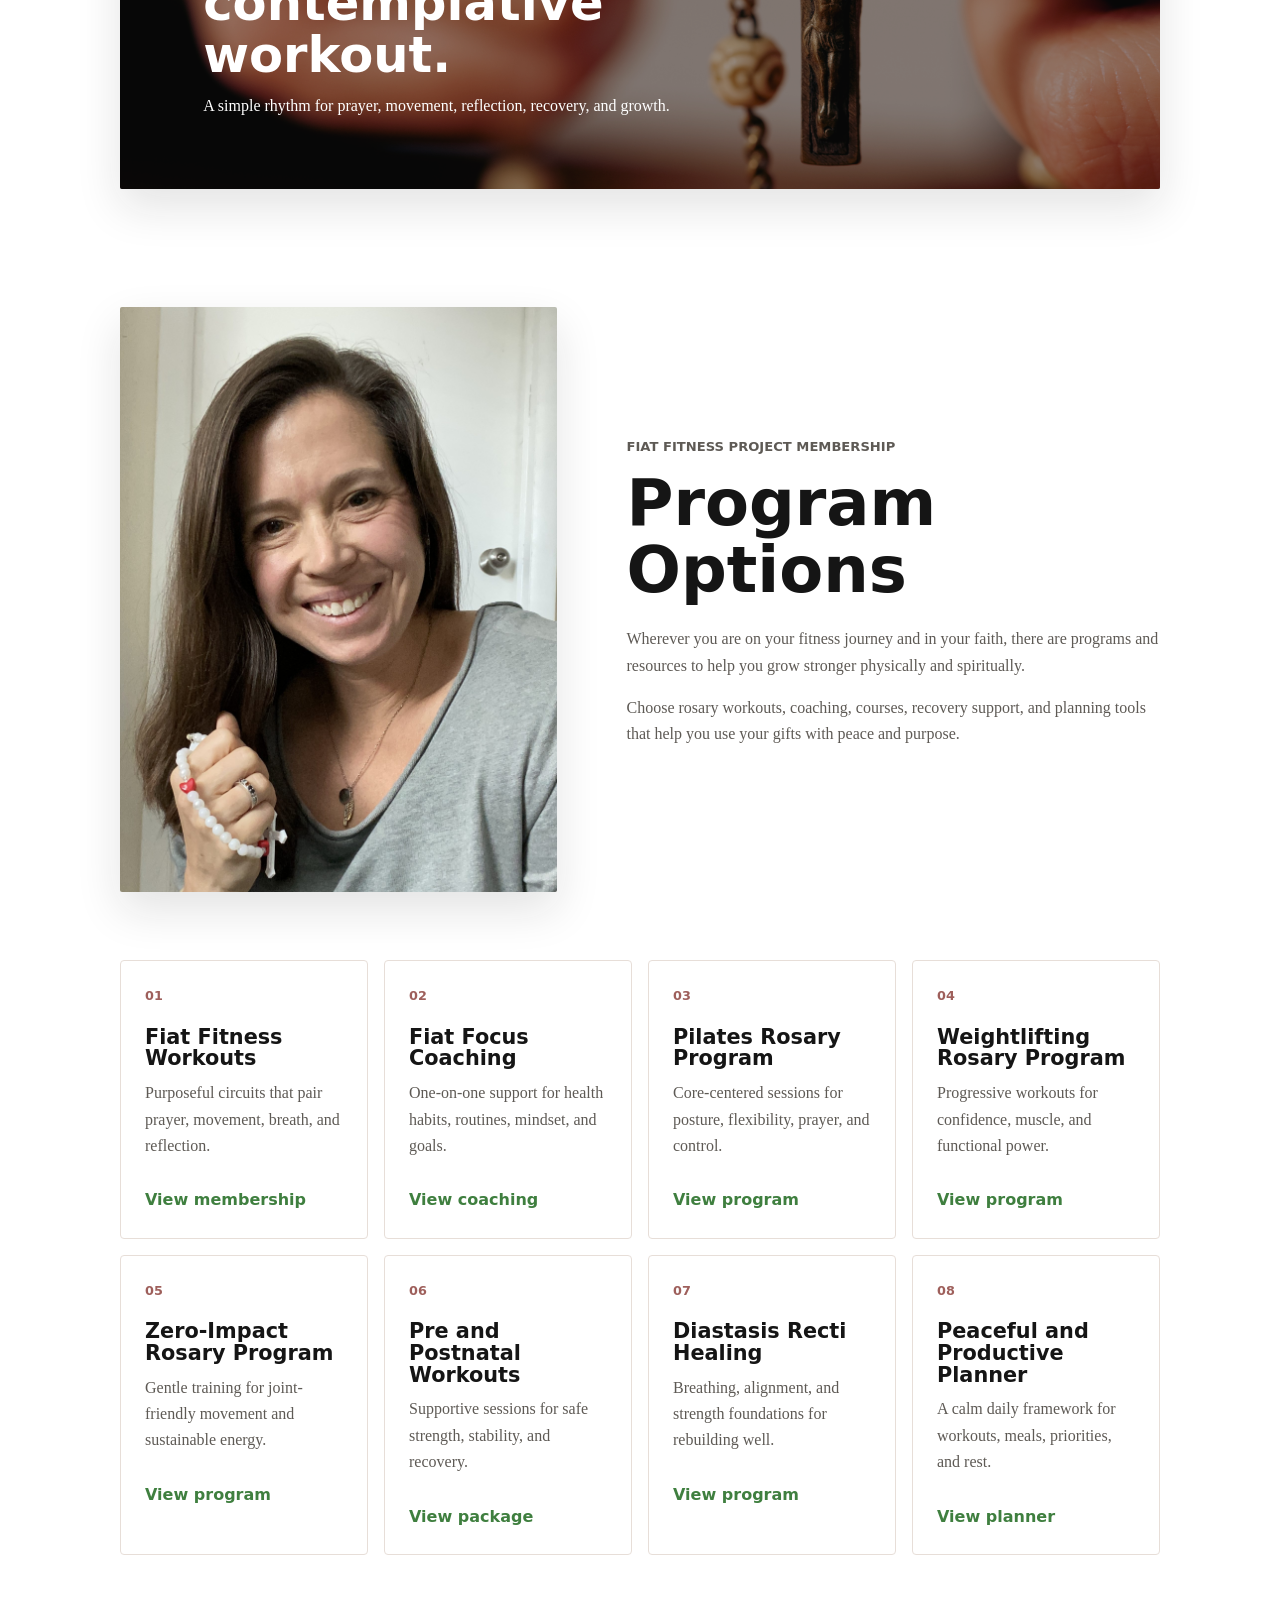
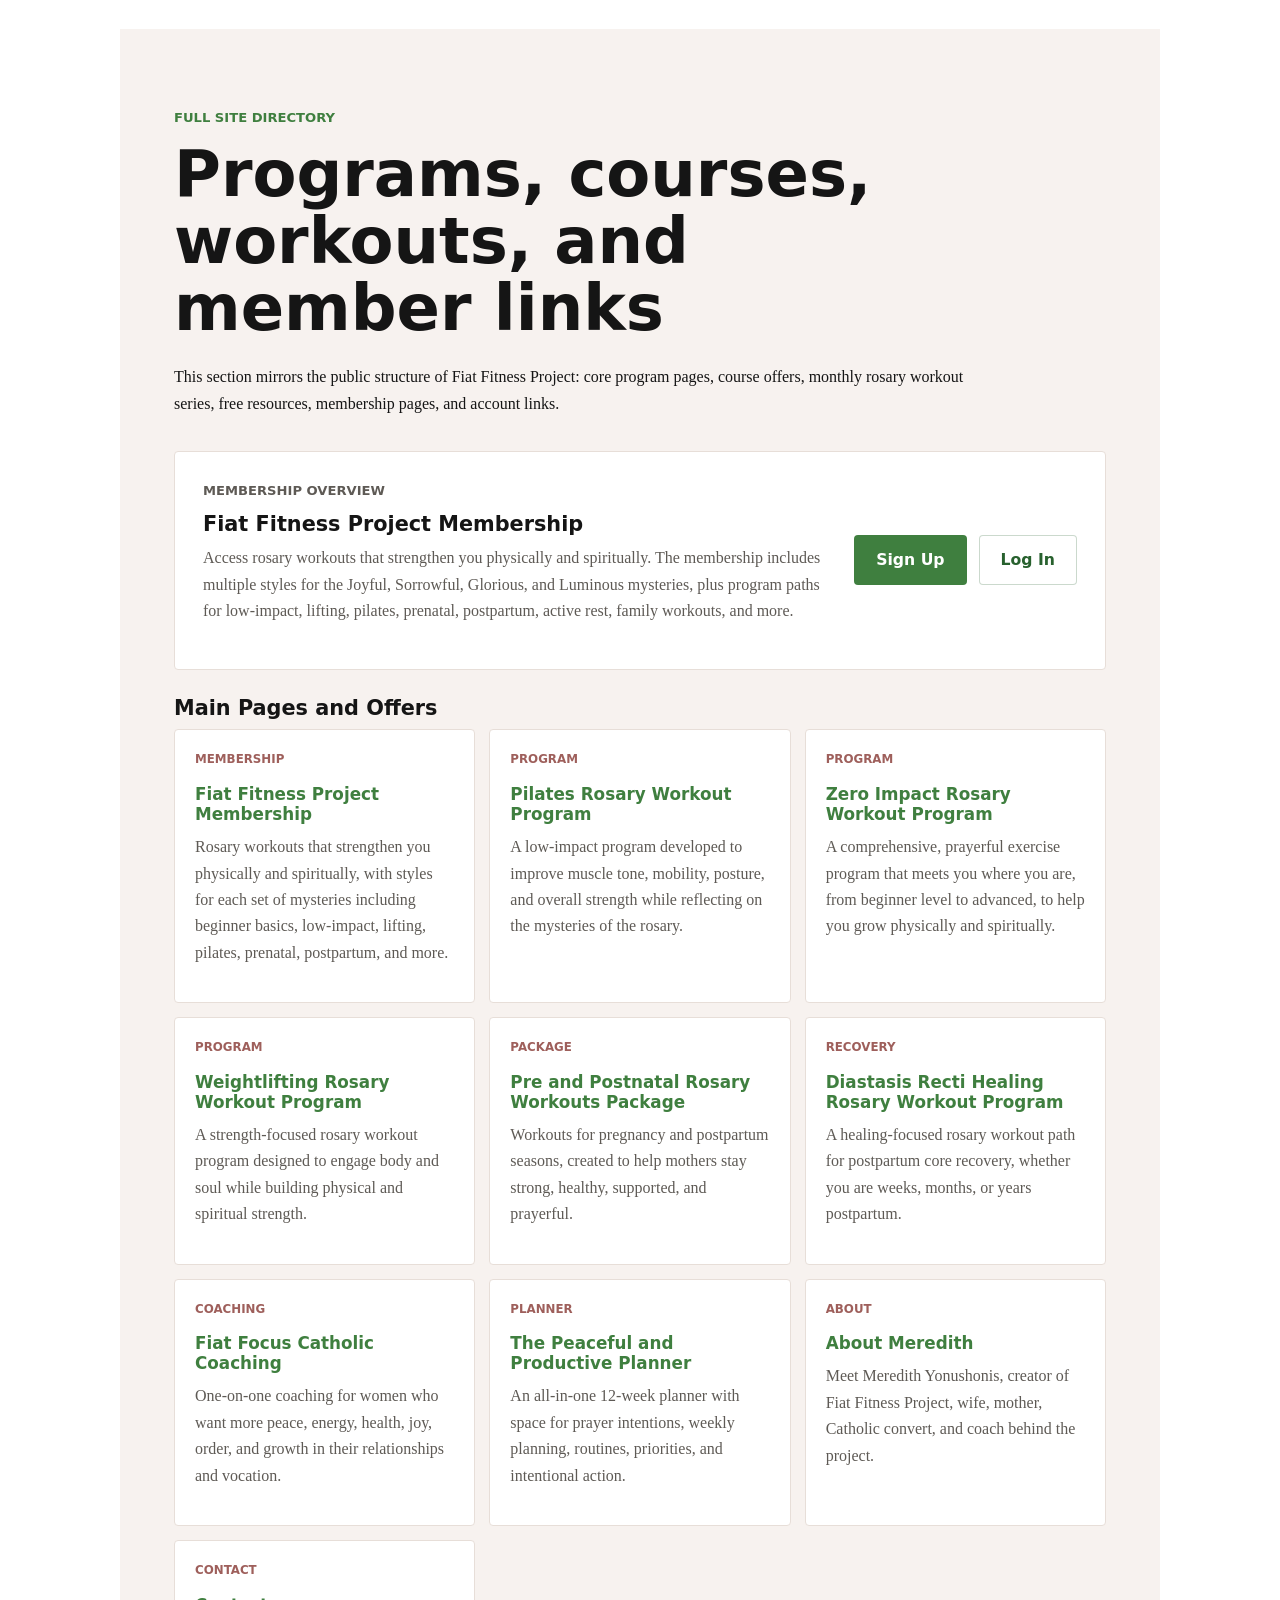
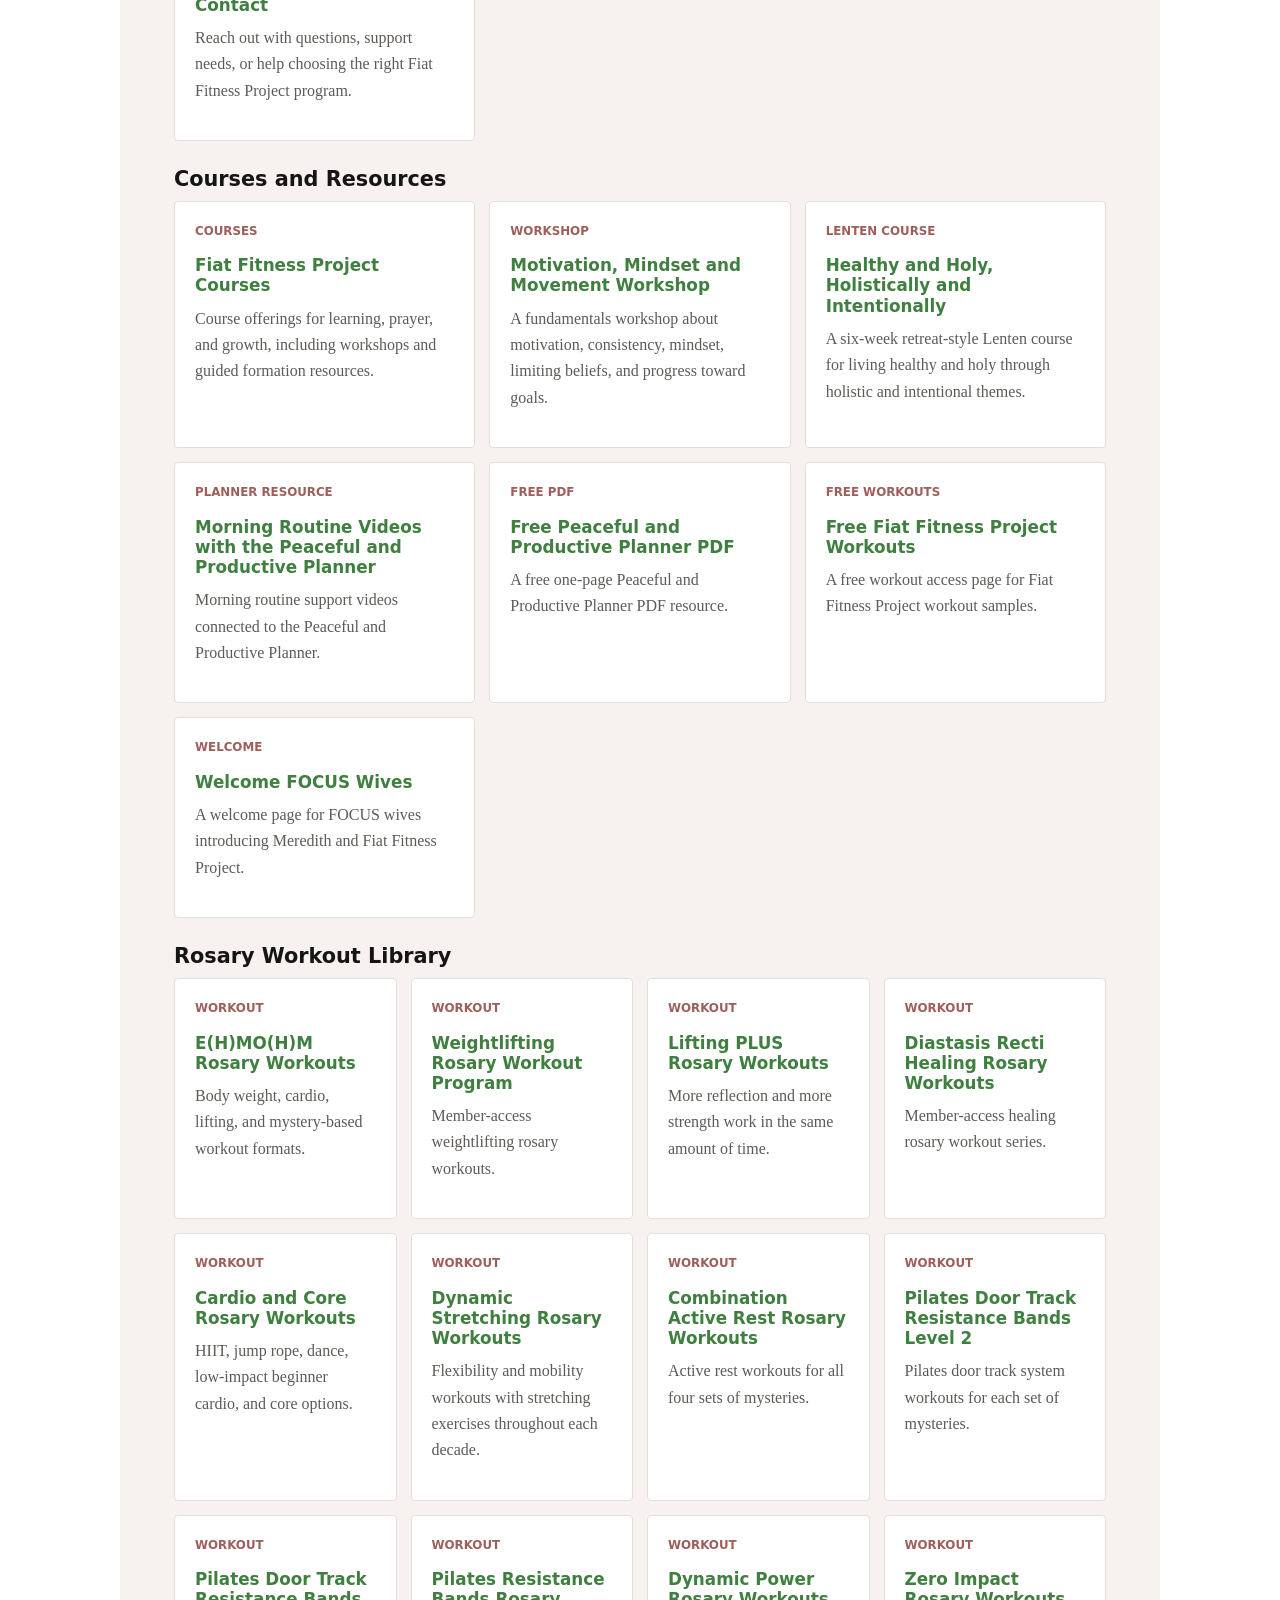
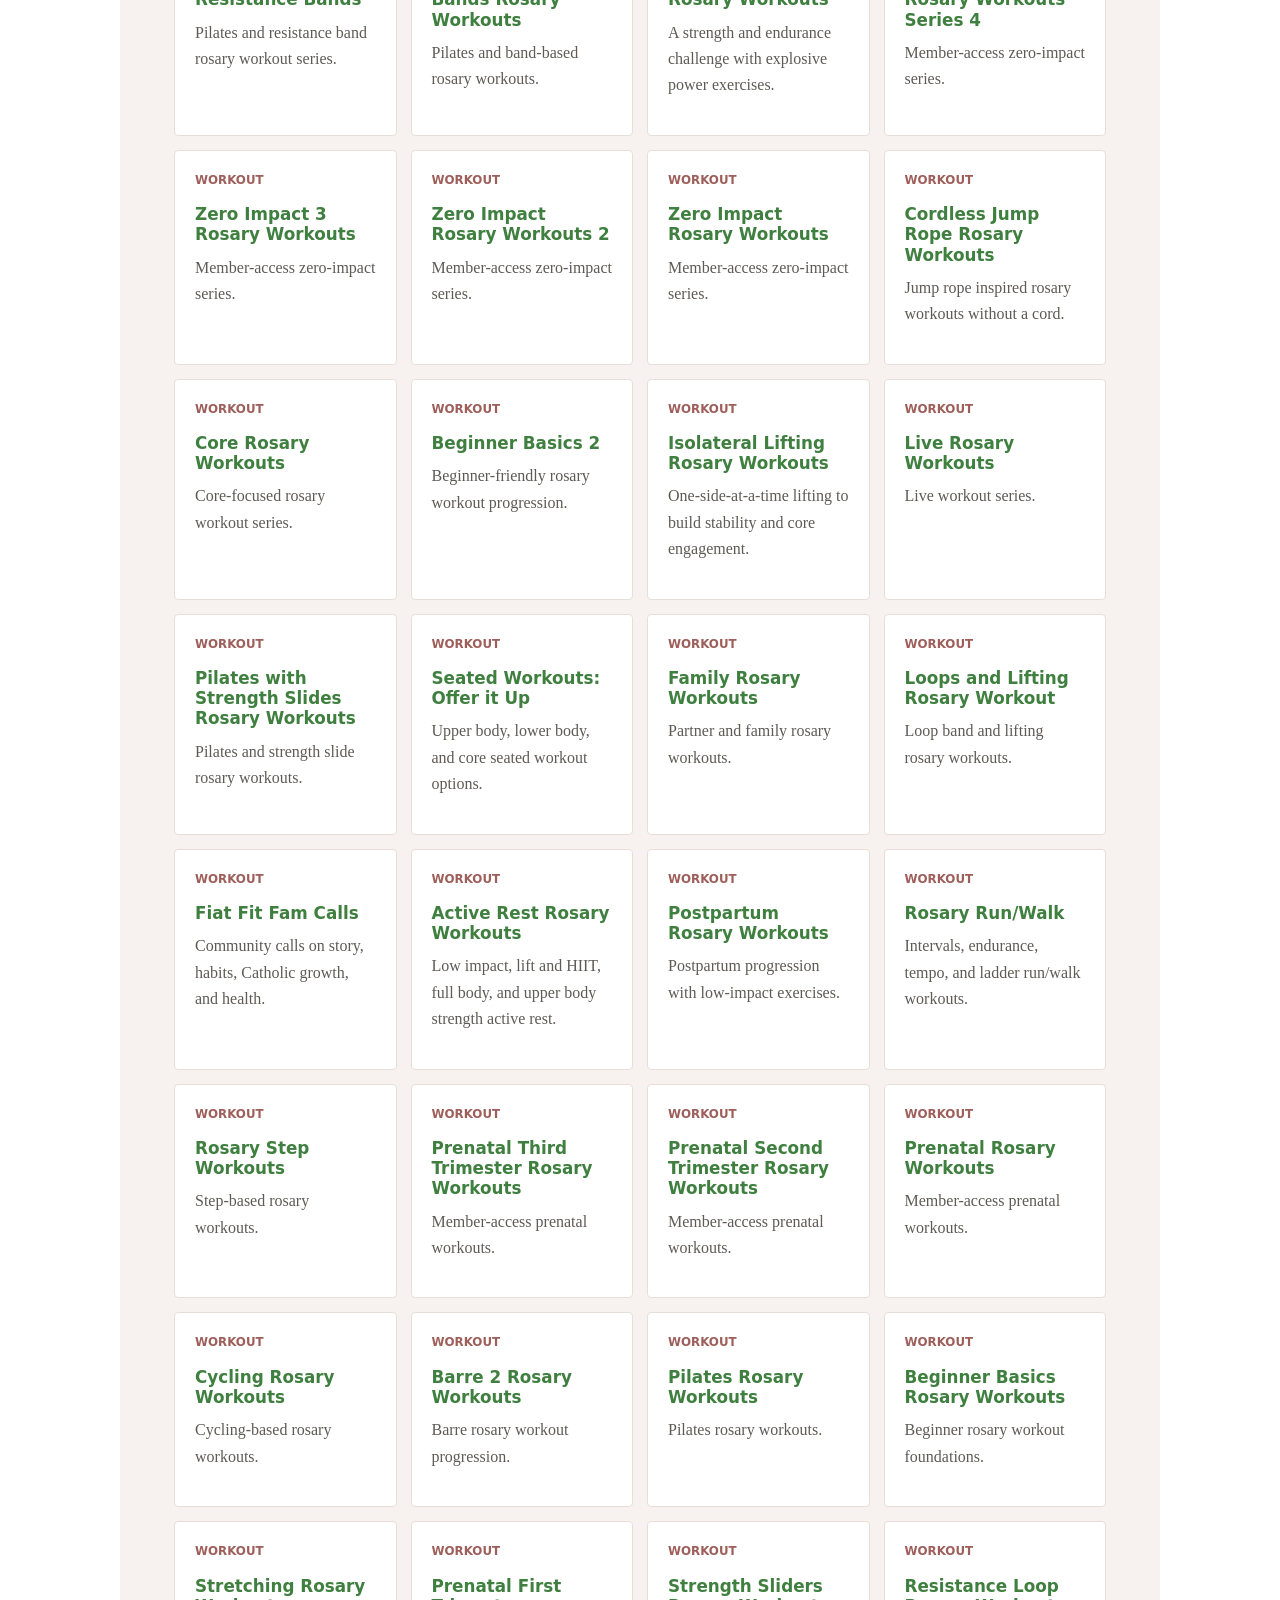
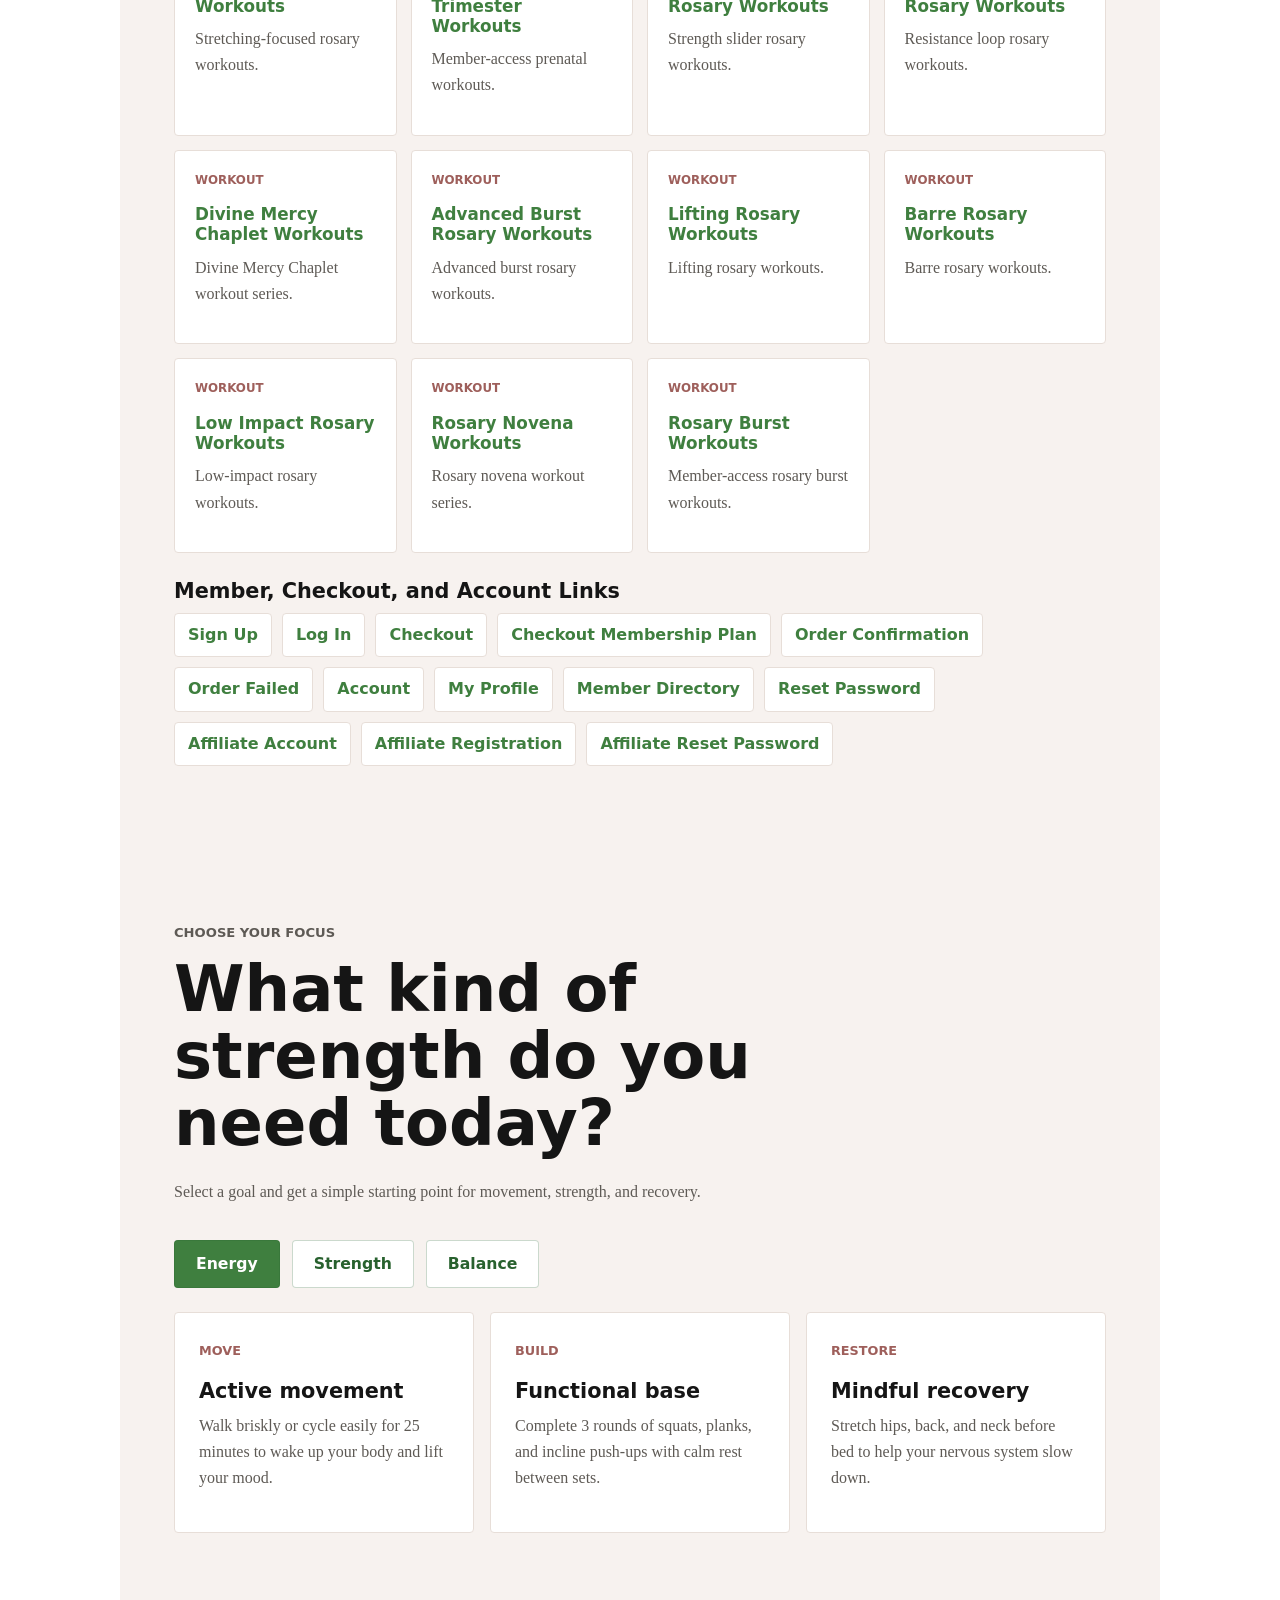
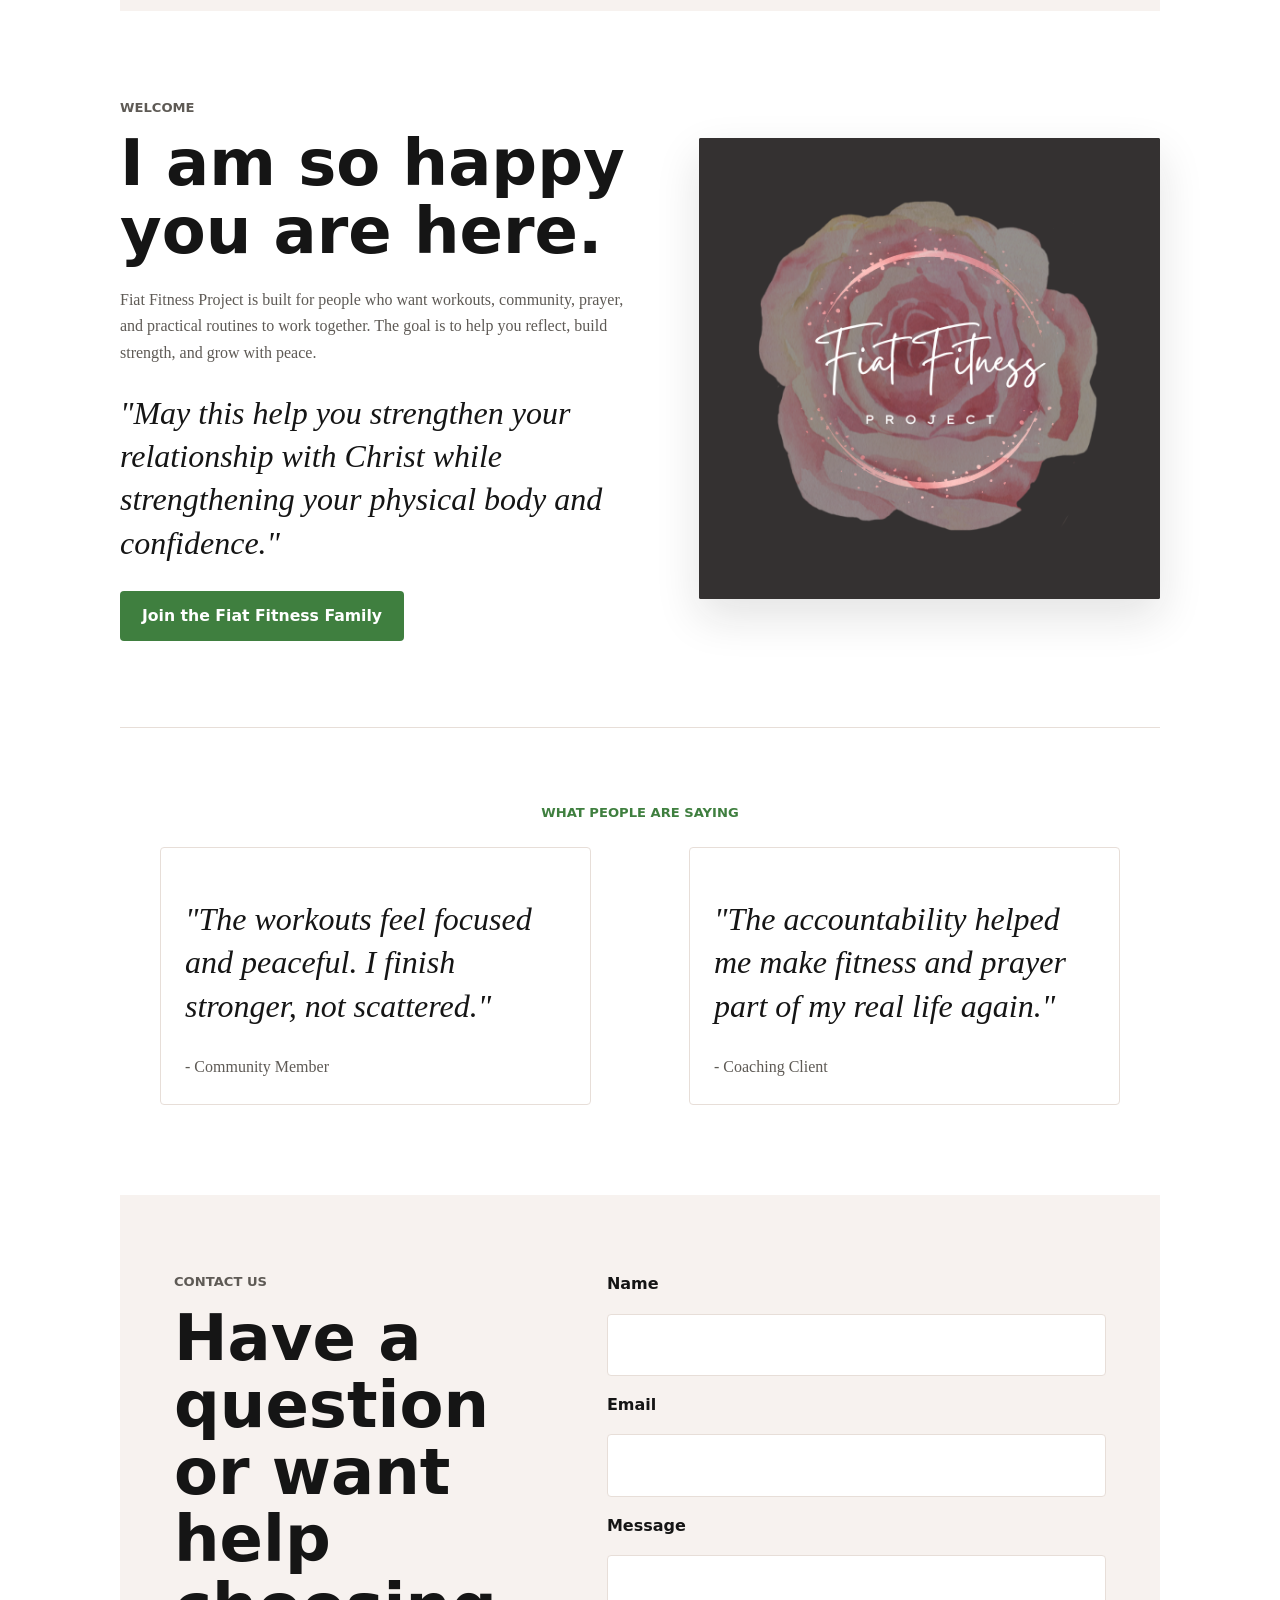
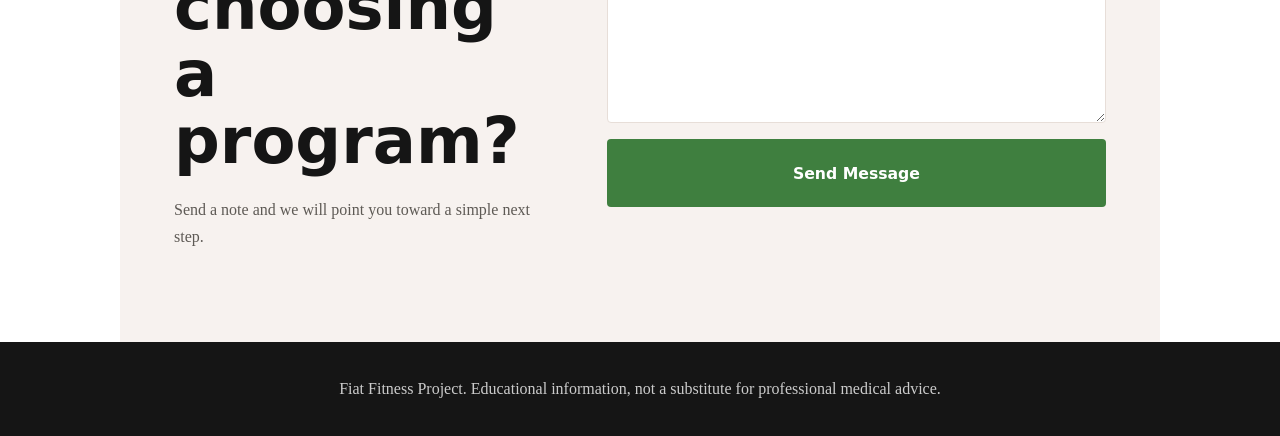
==== commit 79d9dd1c: "Add full Fiat Fitness Project directory" ====
--- a/index.html
+++ b/index.html
@@ -21,6 +21,7 @@
       <nav aria-label="Main navigation">
         <a href="#home">Fiat Fitness Project</a>
         <a href="#programs">Programs</a>
+        <a href="#library">Workout Library</a>
         <a href="#planner">Peaceful Planner</a>
         <a href="#about">About</a>
         <a href="#contact">Contact</a>
@@ -88,42 +89,100 @@
           <span>01</span>
           <h3>Fiat Fitness Workouts</h3>
           <p>Purposeful circuits that pair prayer, movement, breath, and reflection.</p>
+          <a href="https://fiatfitnessproject.com/home-2/lets-get-started-choose-your-option/">View membership</a>
         </article>
         <article>
           <span>02</span>
           <h3>Fiat Focus Coaching</h3>
           <p>One-on-one support for health habits, routines, mindset, and goals.</p>
+          <a href="https://fiatfitnessproject.com/fiat-focus/">View coaching</a>
         </article>
         <article>
           <span>03</span>
           <h3>Pilates Rosary Program</h3>
           <p>Core-centered sessions for posture, flexibility, prayer, and control.</p>
+          <a href="https://fiatfitnessproject.com/pilates-rosary-workout-program-2/">View program</a>
         </article>
         <article>
           <span>04</span>
           <h3>Weightlifting Rosary Program</h3>
           <p>Progressive workouts for confidence, muscle, and functional power.</p>
+          <a href="https://fiatfitnessproject.com/weightlifting-rosary-workout-program/">View program</a>
         </article>
         <article>
           <span>05</span>
           <h3>Zero-Impact Rosary Program</h3>
           <p>Gentle training for joint-friendly movement and sustainable energy.</p>
+          <a href="https://fiatfitnessproject.com/zero-impact-rosary-workout-program/">View program</a>
         </article>
         <article>
           <span>06</span>
           <h3>Pre and Postnatal Workouts</h3>
           <p>Supportive sessions for safe strength, stability, and recovery.</p>
+          <a href="https://fiatfitnessproject.com/home/pre-postnatal-rosary-workouts-package/">View package</a>
         </article>
         <article>
           <span>07</span>
           <h3>Diastasis Recti Healing</h3>
           <p>Breathing, alignment, and strength foundations for rebuilding well.</p>
+          <a href="https://fiatfitnessproject.com/diastasis-recti-healing-rosary-workout-program/">View program</a>
         </article>
         <article id="planner">
           <span>08</span>
           <h3>Peaceful and Productive Planner</h3>
           <p>A calm daily framework for workouts, meals, priorities, and rest.</p>
-        </article>
+          <a href="https://fiatfitnessproject.com/the-peaceful-productive-planner/">View planner</a>
+        </article>
+      </section>
+
+      <section id="library" class="site-library">
+        <div class="library-intro">
+          <p class="eyebrow">Full site directory</p>
+          <h2>Programs, courses, workouts, and member links</h2>
+          <p>
+            This section mirrors the public structure of Fiat Fitness Project:
+            core program pages, course offers, monthly rosary workout series,
+            free resources, membership pages, and account links.
+          </p>
+        </div>
+
+        <div class="library-block library-block--feature">
+          <div>
+            <p class="eyebrow">Membership overview</p>
+            <h3>Fiat Fitness Project Membership</h3>
+            <p>
+              Access rosary workouts that strengthen you physically and
+              spiritually. The membership includes multiple styles for the
+              Joyful, Sorrowful, Glorious, and Luminous mysteries, plus program
+              paths for low-impact, lifting, pilates, prenatal, postpartum,
+              active rest, family workouts, and more.
+            </p>
+          </div>
+          <div class="feature-actions">
+            <a class="button button--primary" href="https://fiatfitnessproject.com/sign-up/">Sign Up</a>
+            <a class="button button--secondary button--light" href="https://fiatfitnessproject.com/log-in/">Log In</a>
+          </div>
+        </div>
+
+        <div class="library-block">
+          <h3>Main Pages and Offers</h3>
+          <div id="offer-list" class="link-card-grid"></div>
+        </div>
+
+        <div class="library-block">
+          <h3>Courses and Resources</h3>
+          <div id="course-list" class="link-card-grid"></div>
+        </div>
+
+        <div class="library-block">
+          <h3>Rosary Workout Library</h3>
+          <div id="workout-list" class="link-card-grid link-card-grid--compact"></div>
+        </div>
+
+        <div class="library-block">
+          <h3>Member, Checkout, and Account Links</h3>
+          <div id="account-list" class="directory-list"></div>
+        </div>
       </section>
 
       <section class="weekly-focus">
--- a/styles.css
+++ b/styles.css
@@ -198,6 +198,7 @@
 
 .media-feature,
 .program-grid,
+.site-library,
 .weekly-focus,
 .testimonials,
 .contact {
@@ -318,6 +319,128 @@
   text-transform: uppercase;
 }
 
+.program-grid article {
+  display: grid;
+  align-content: start;
+}
+
+.program-grid article a,
+.link-card a,
+.directory-list a {
+  color: var(--green);
+  font-family: Inter, ui-sans-serif, system-ui, -apple-system, BlinkMacSystemFont, "Segoe UI", sans-serif;
+  font-weight: 900;
+}
+
+.program-grid article a {
+  margin-top: 12px;
+}
+
+.program-grid article a:hover,
+.program-grid article a:focus-visible,
+.link-card a:hover,
+.link-card a:focus-visible,
+.directory-list a:hover,
+.directory-list a:focus-visible {
+  color: var(--green-dark);
+  text-decoration: underline;
+  text-underline-offset: 4px;
+}
+
+.site-library {
+  padding: 78px clamp(20px, 5vw, 54px);
+  background: var(--soft);
+}
+
+.library-intro {
+  max-width: 820px;
+  margin-bottom: 34px;
+}
+
+.library-block {
+  margin-top: 28px;
+}
+
+.library-block--feature {
+  display: grid;
+  grid-template-columns: minmax(0, 1fr) auto;
+  gap: 24px;
+  align-items: center;
+  border: 1px solid var(--line);
+  border-radius: 4px;
+  padding: 28px;
+  background: #ffffff;
+}
+
+.library-block--feature p,
+.link-card p {
+  color: var(--muted);
+}
+
+.feature-actions {
+  display: flex;
+  flex-wrap: wrap;
+  gap: 12px;
+}
+
+.button--light {
+  color: var(--green-dark);
+  background: #ffffff;
+  box-shadow: inset 0 0 0 1px rgba(40, 97, 46, 0.24);
+}
+
+.link-card-grid {
+  display: grid;
+  grid-template-columns: repeat(3, minmax(0, 1fr));
+  gap: 14px;
+}
+
+.link-card-grid--compact {
+  grid-template-columns: repeat(4, minmax(0, 1fr));
+}
+
+.link-card {
+  display: grid;
+  align-content: start;
+  border: 1px solid var(--line);
+  border-radius: 4px;
+  padding: 20px;
+  background: #ffffff;
+}
+
+.link-card h4 {
+  margin: 0 0 10px;
+  color: var(--ink);
+  font-family: Inter, ui-sans-serif, system-ui, -apple-system, BlinkMacSystemFont, "Segoe UI", sans-serif;
+  font-size: 1.05rem;
+  line-height: 1.2;
+}
+
+.link-tag {
+  margin-bottom: 14px;
+  color: var(--rose-dark);
+  font-family: Inter, ui-sans-serif, system-ui, -apple-system, BlinkMacSystemFont, "Segoe UI", sans-serif;
+  font-size: 0.74rem;
+  font-weight: 900;
+  text-transform: uppercase;
+}
+
+.directory-list {
+  display: flex;
+  flex-wrap: wrap;
+  gap: 10px;
+}
+
+.directory-list a {
+  display: inline-flex;
+  min-height: 42px;
+  align-items: center;
+  border: 1px solid var(--line);
+  border-radius: 4px;
+  padding: 8px 13px;
+  background: #ffffff;
+}
+
 .weekly-focus {
   padding: 78px clamp(20px, 5vw, 54px);
   background: var(--soft);
@@ -462,6 +585,15 @@
     grid-template-columns: repeat(2, minmax(0, 1fr));
   }
 
+  .link-card-grid,
+  .link-card-grid--compact {
+    grid-template-columns: repeat(2, minmax(0, 1fr));
+  }
+
+  .library-block--feature {
+    grid-template-columns: 1fr;
+  }
+
   .plan-grid,
   .testimonial-grid {
     grid-template-columns: 1fr;
@@ -492,6 +624,11 @@
     grid-template-columns: 1fr;
   }
 
+  .link-card-grid,
+  .link-card-grid--compact {
+    grid-template-columns: 1fr;
+  }
+
   .program-intro__image img,
   .welcome__image img {
     min-height: 360px;
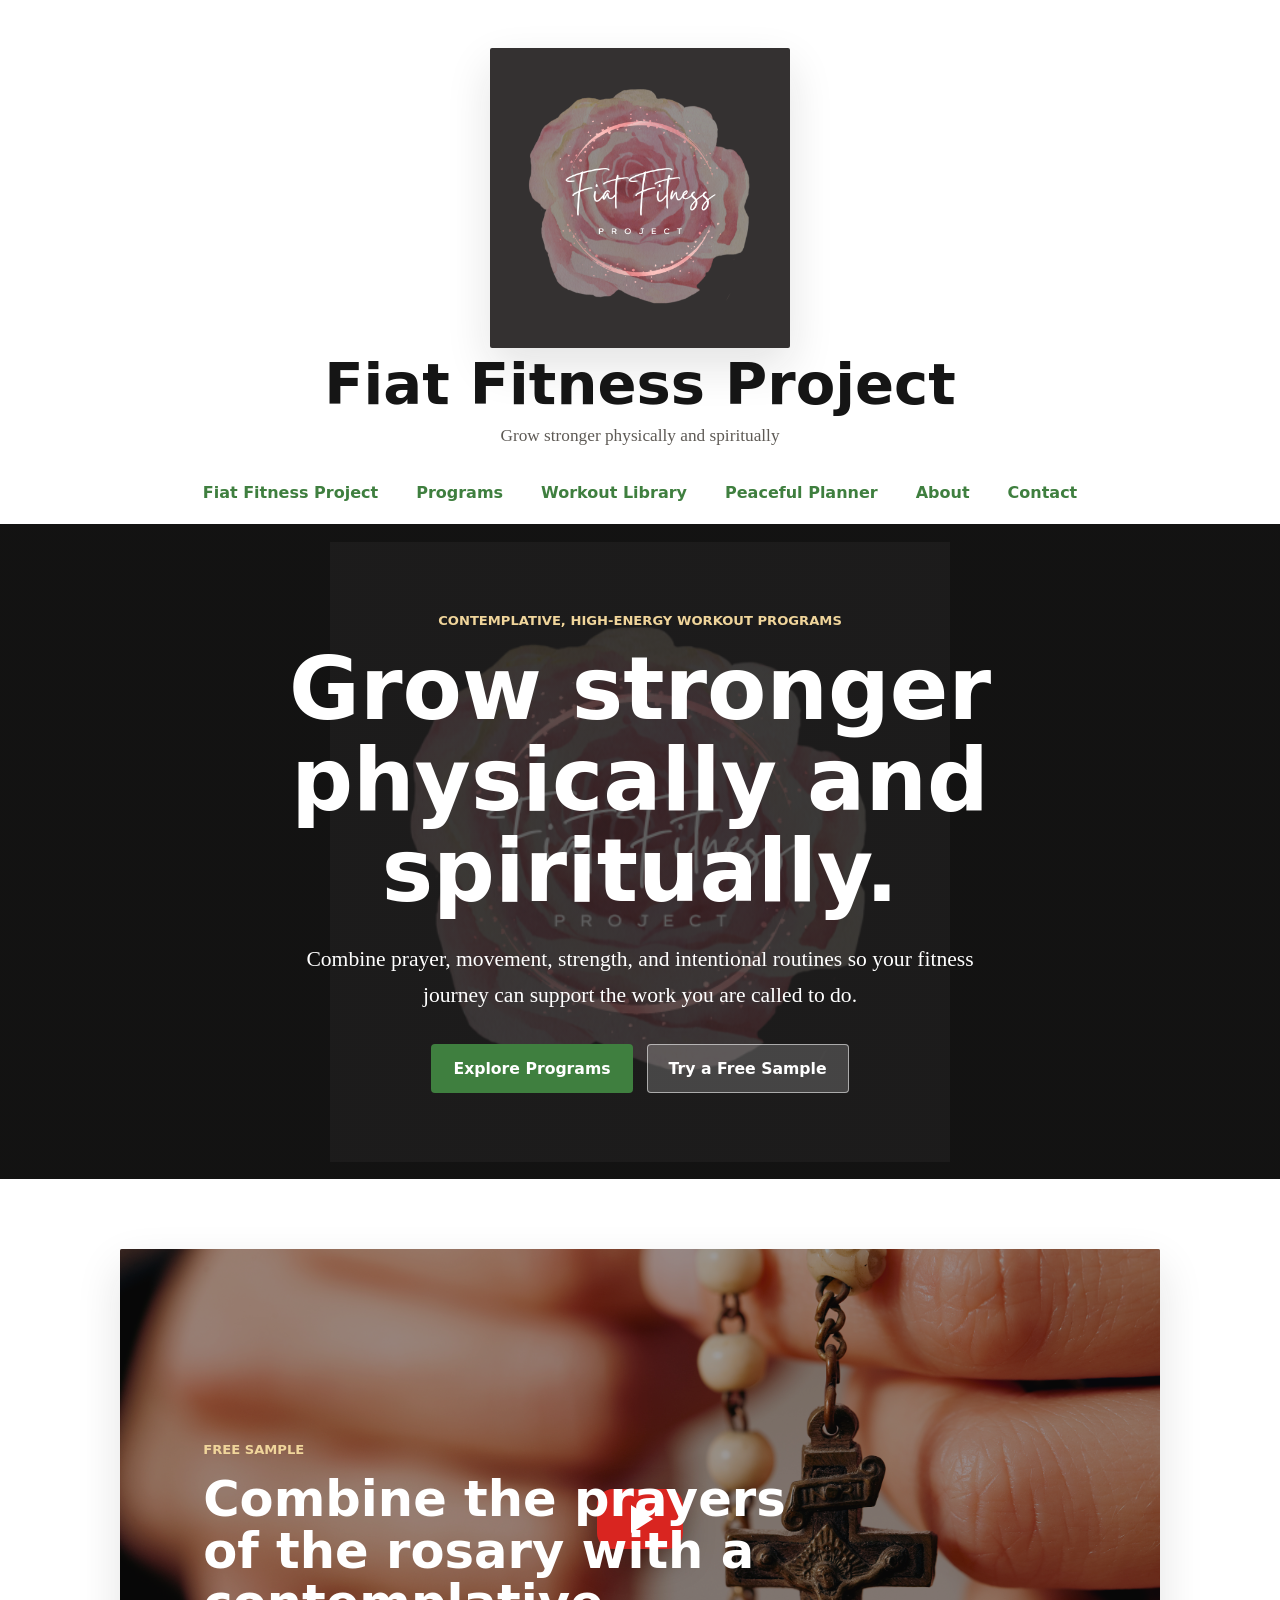
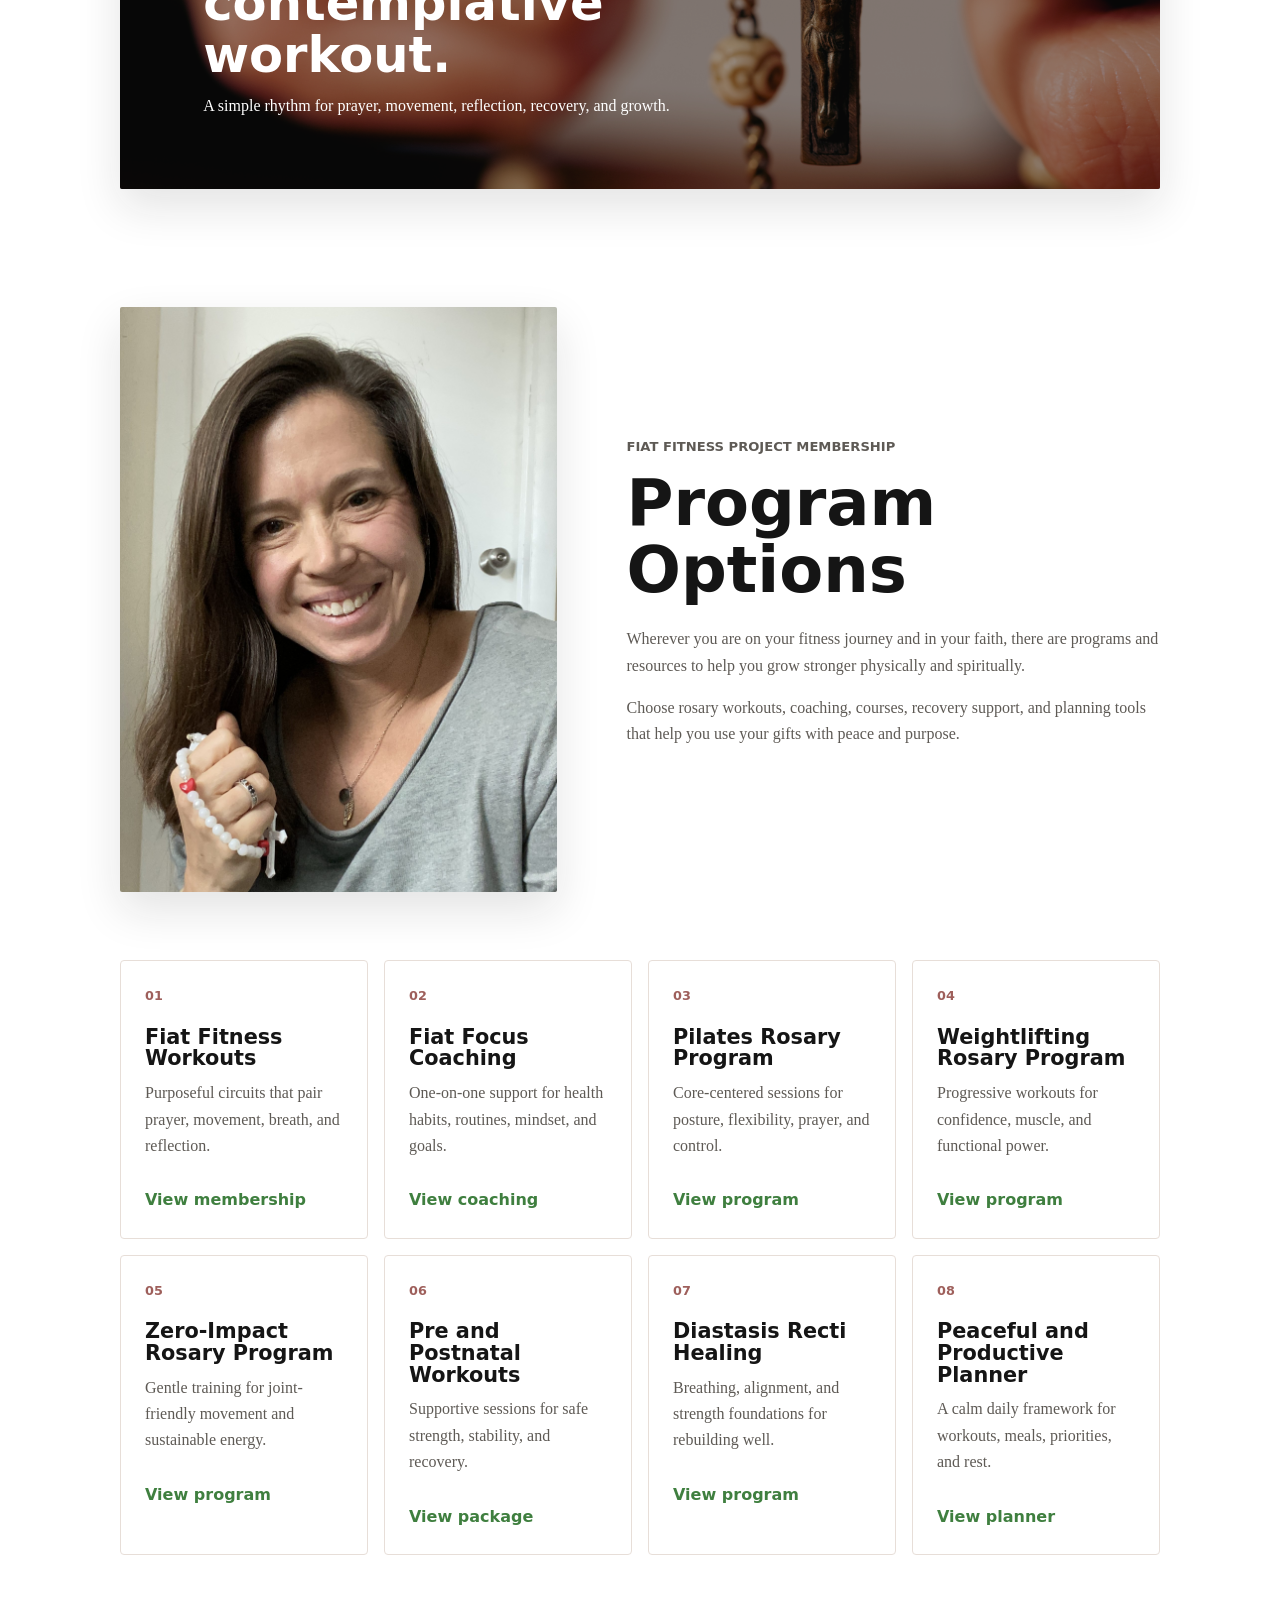
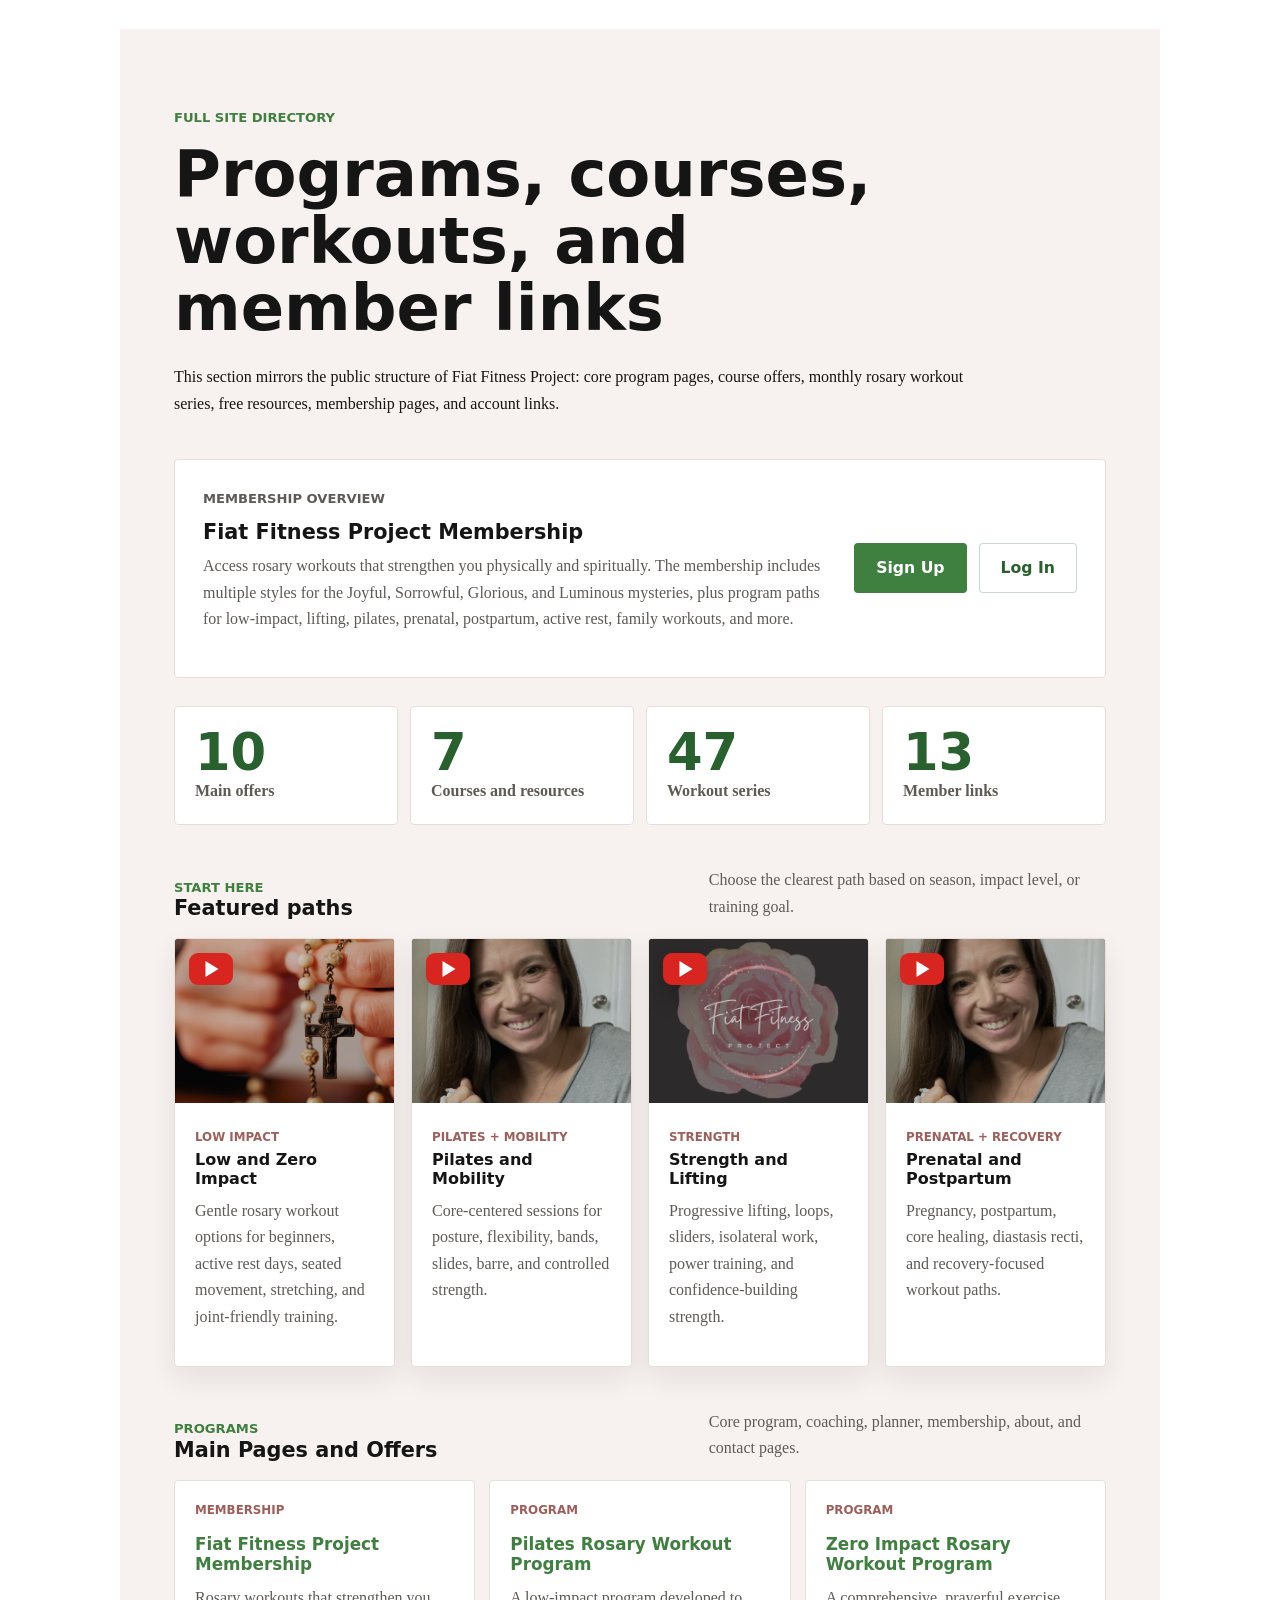
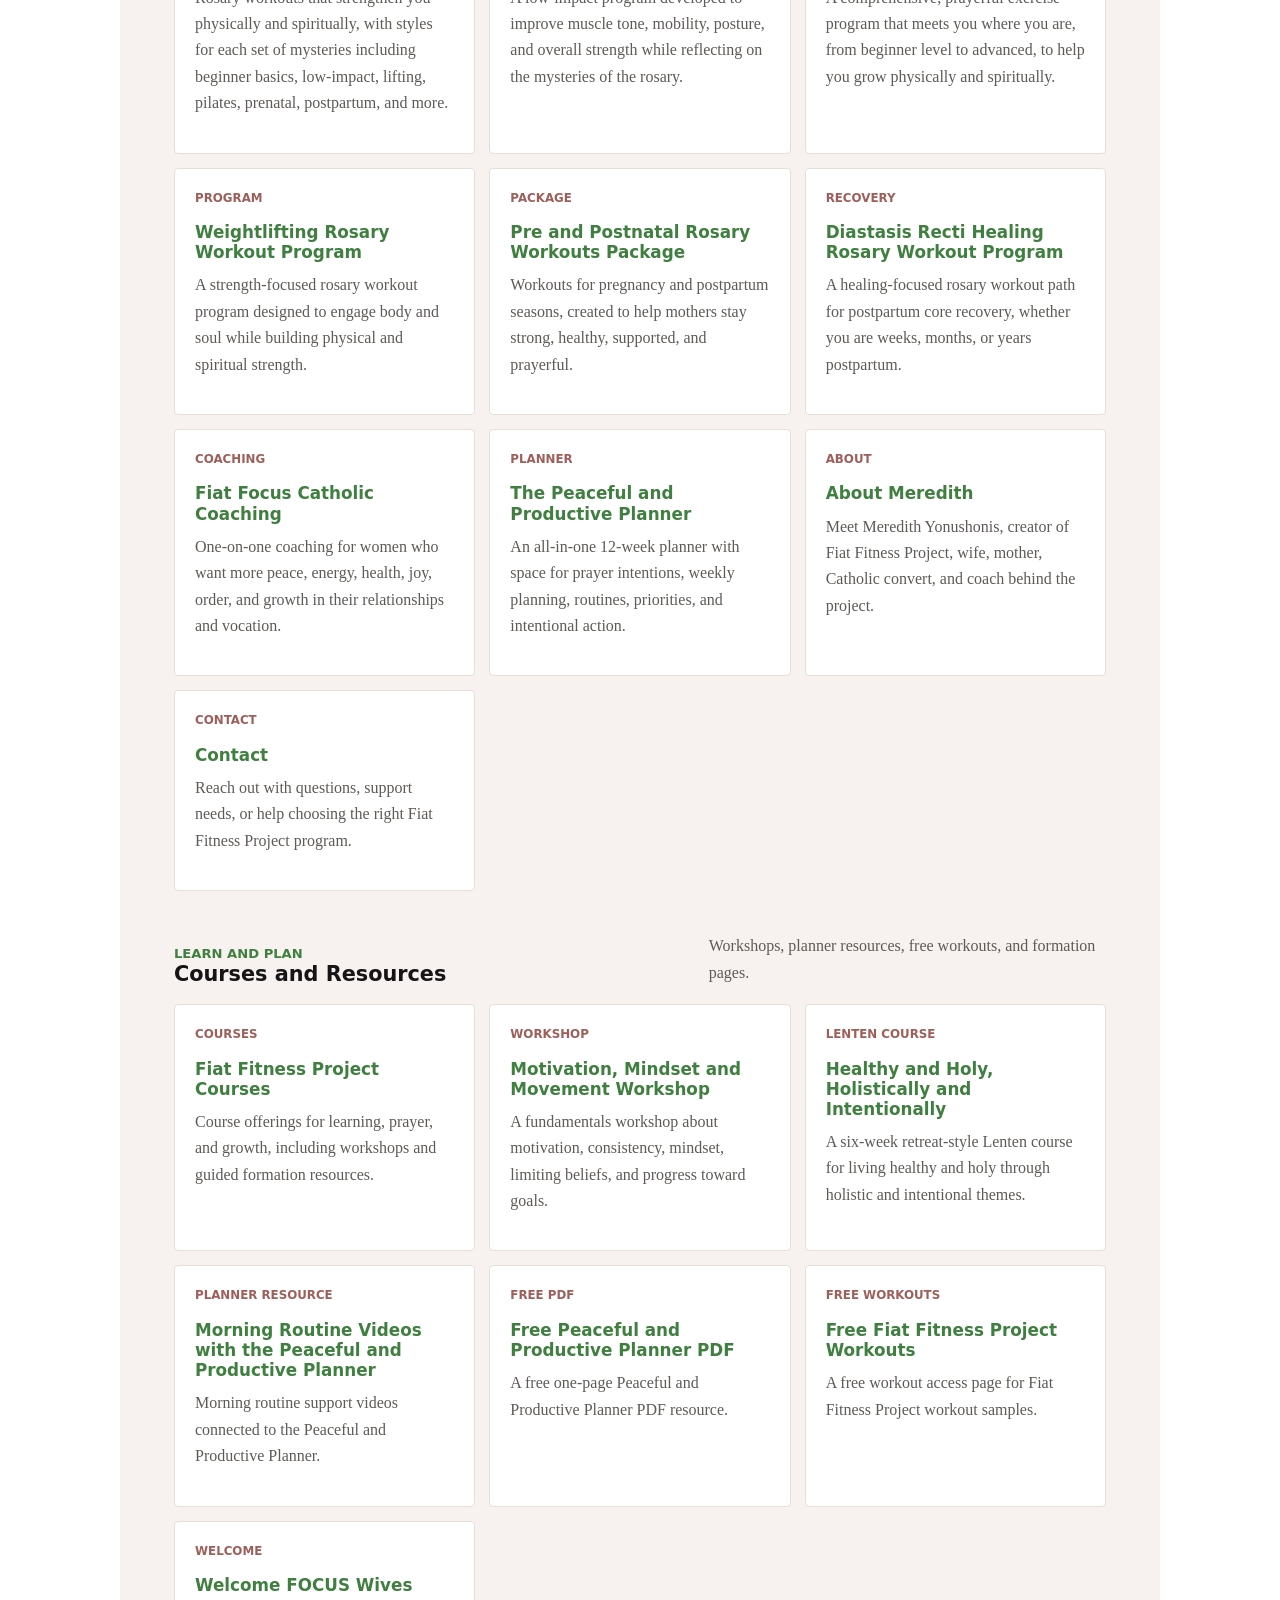
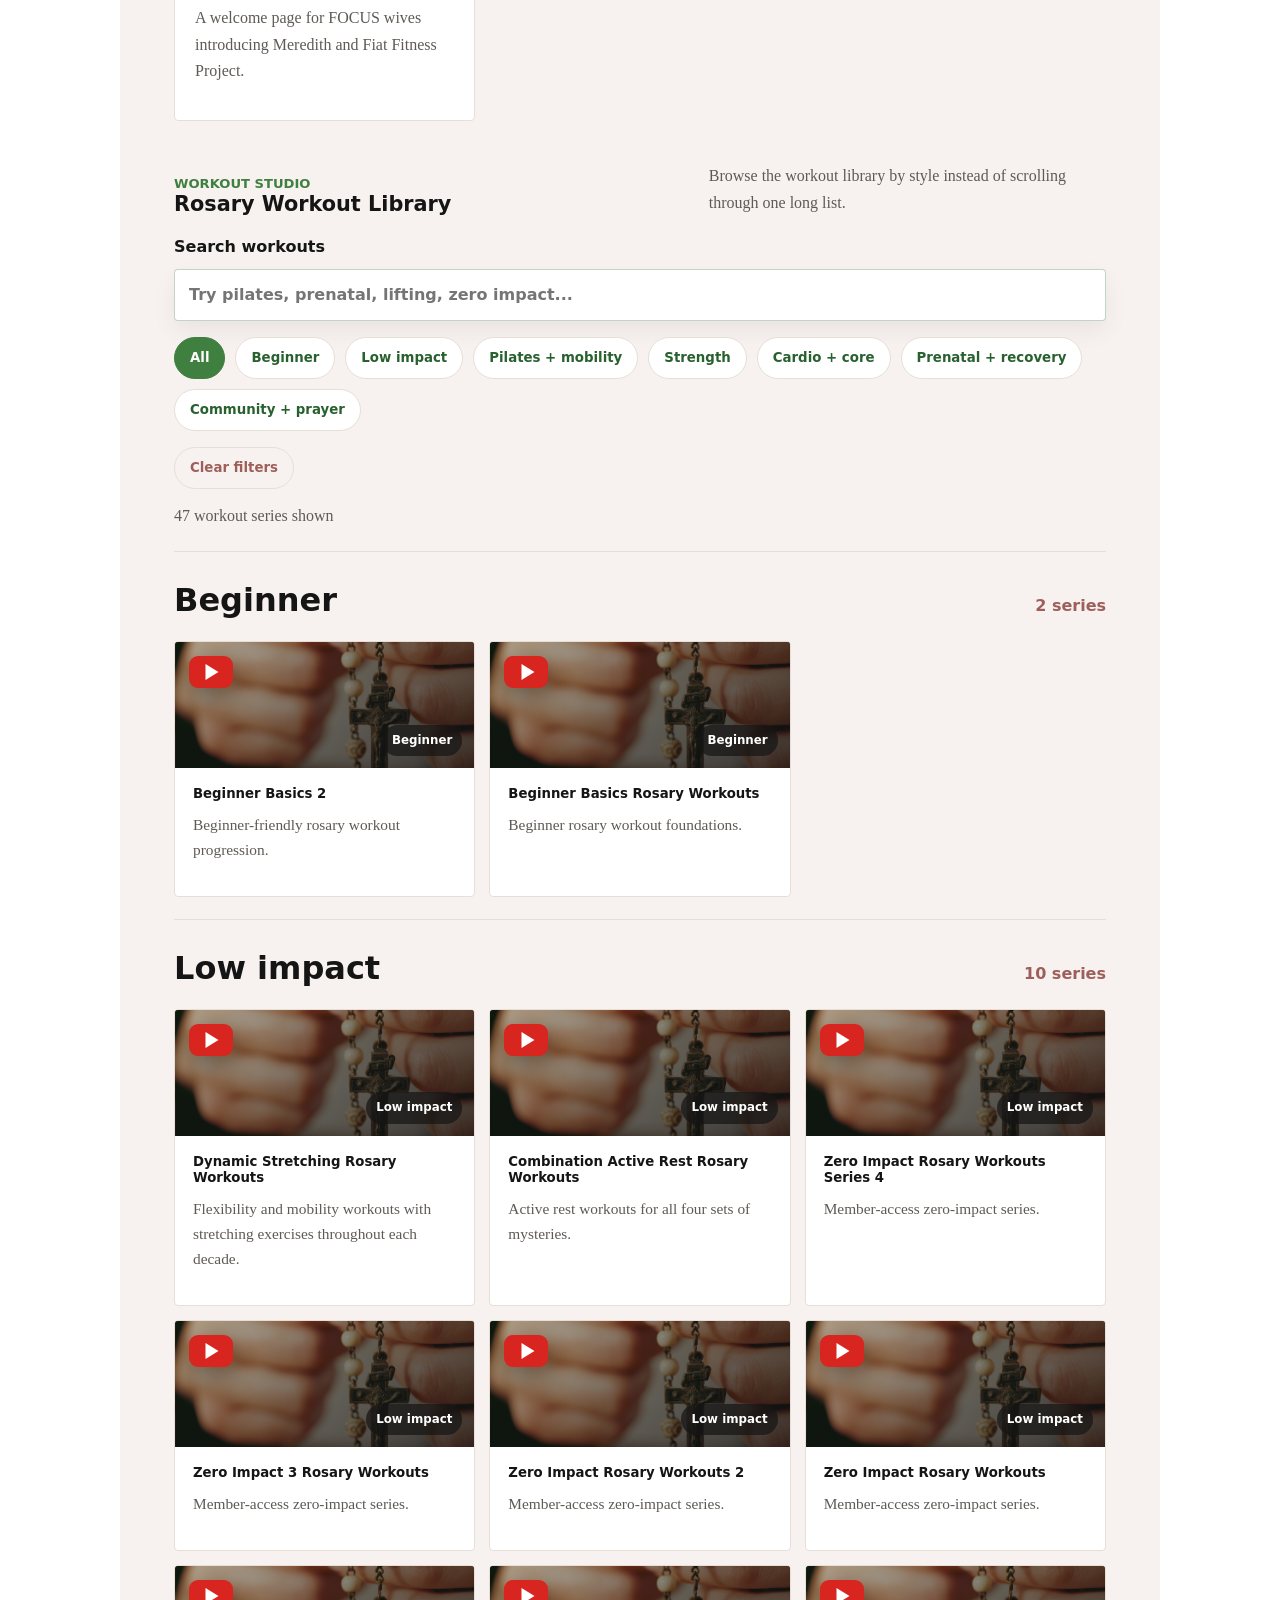
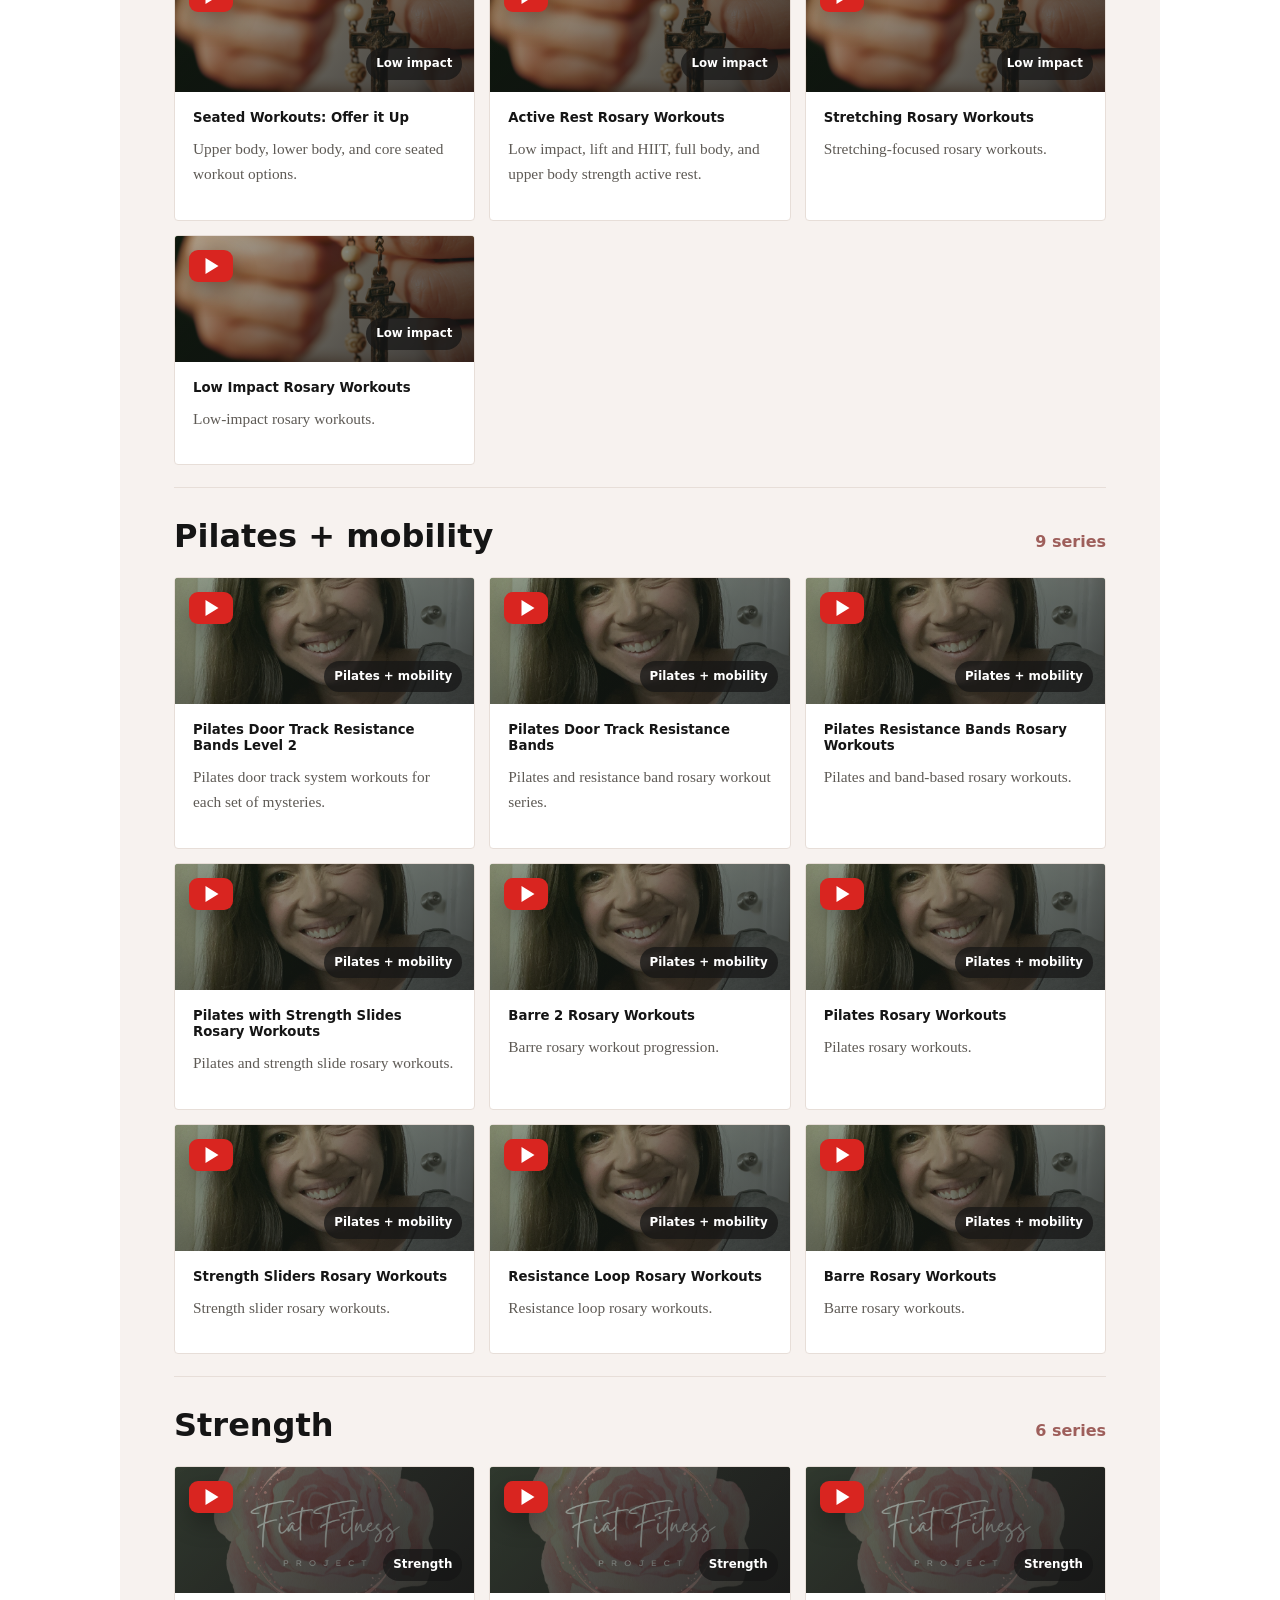
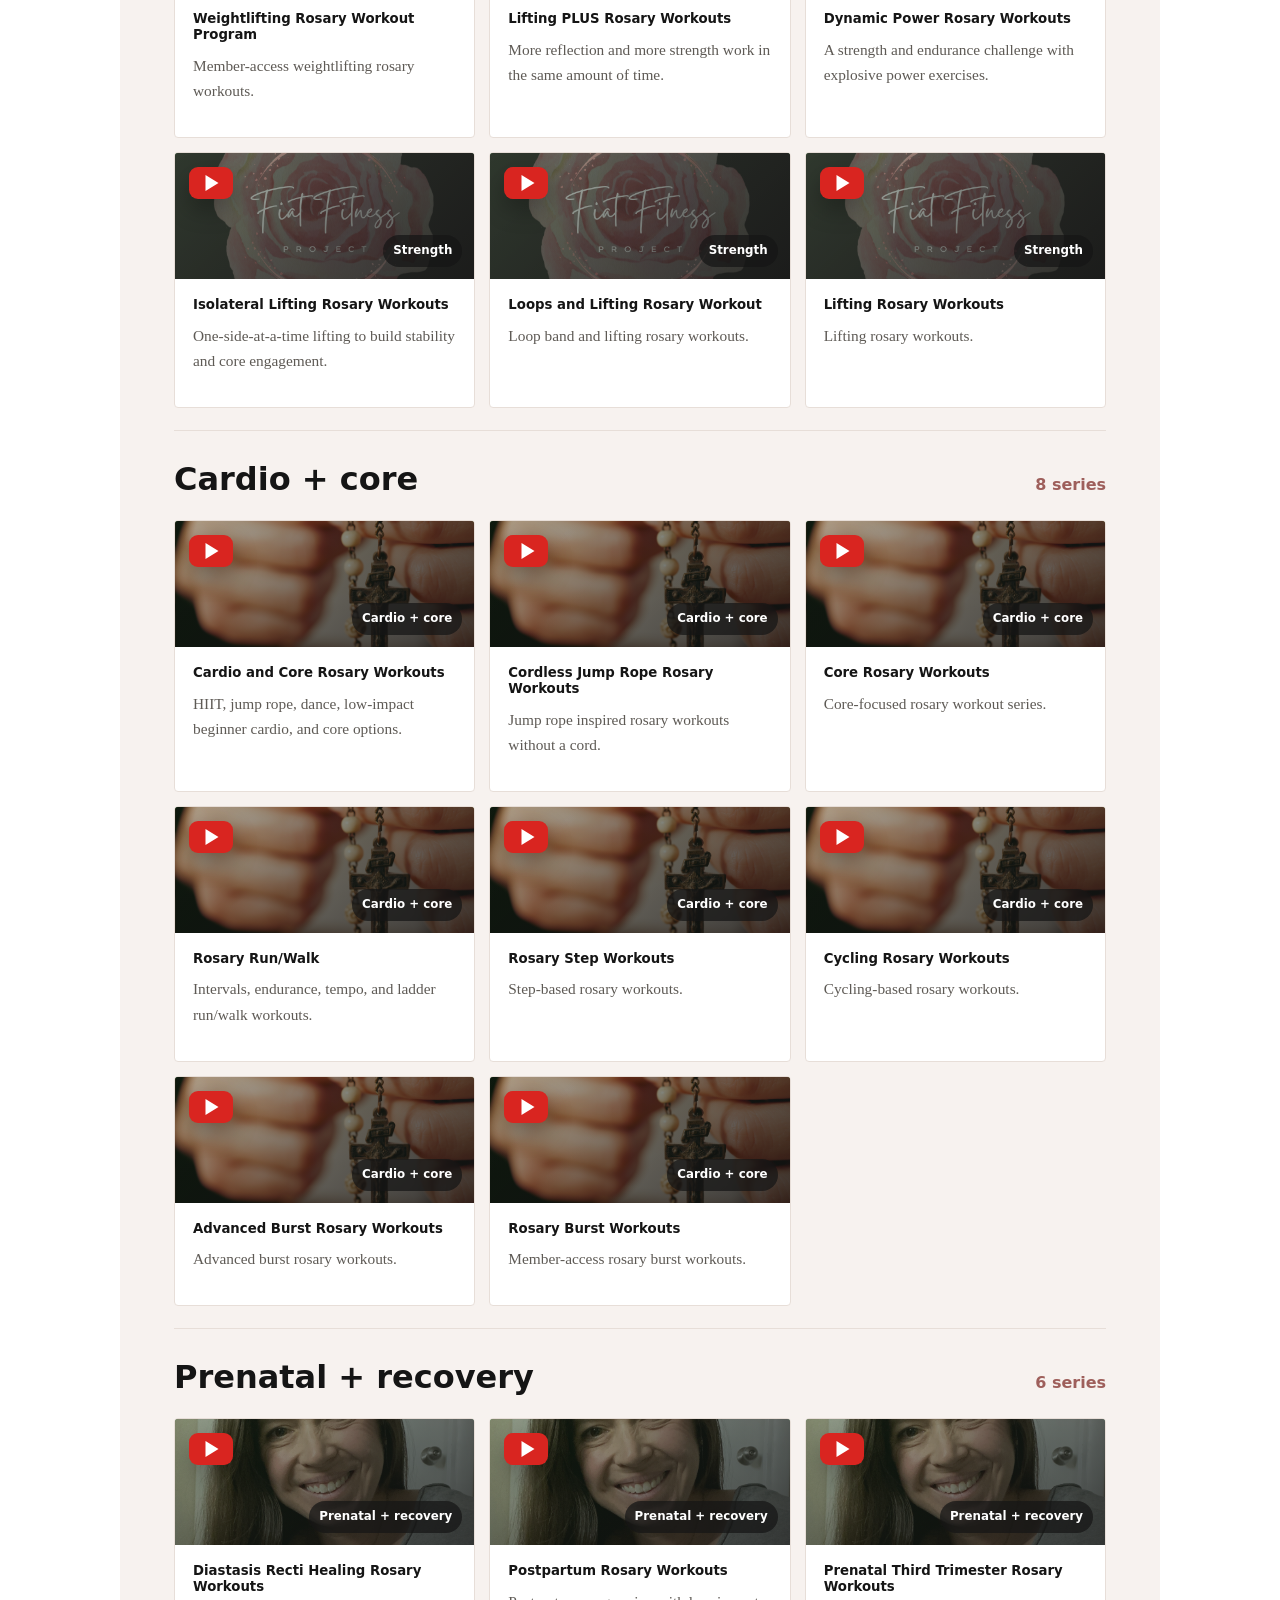
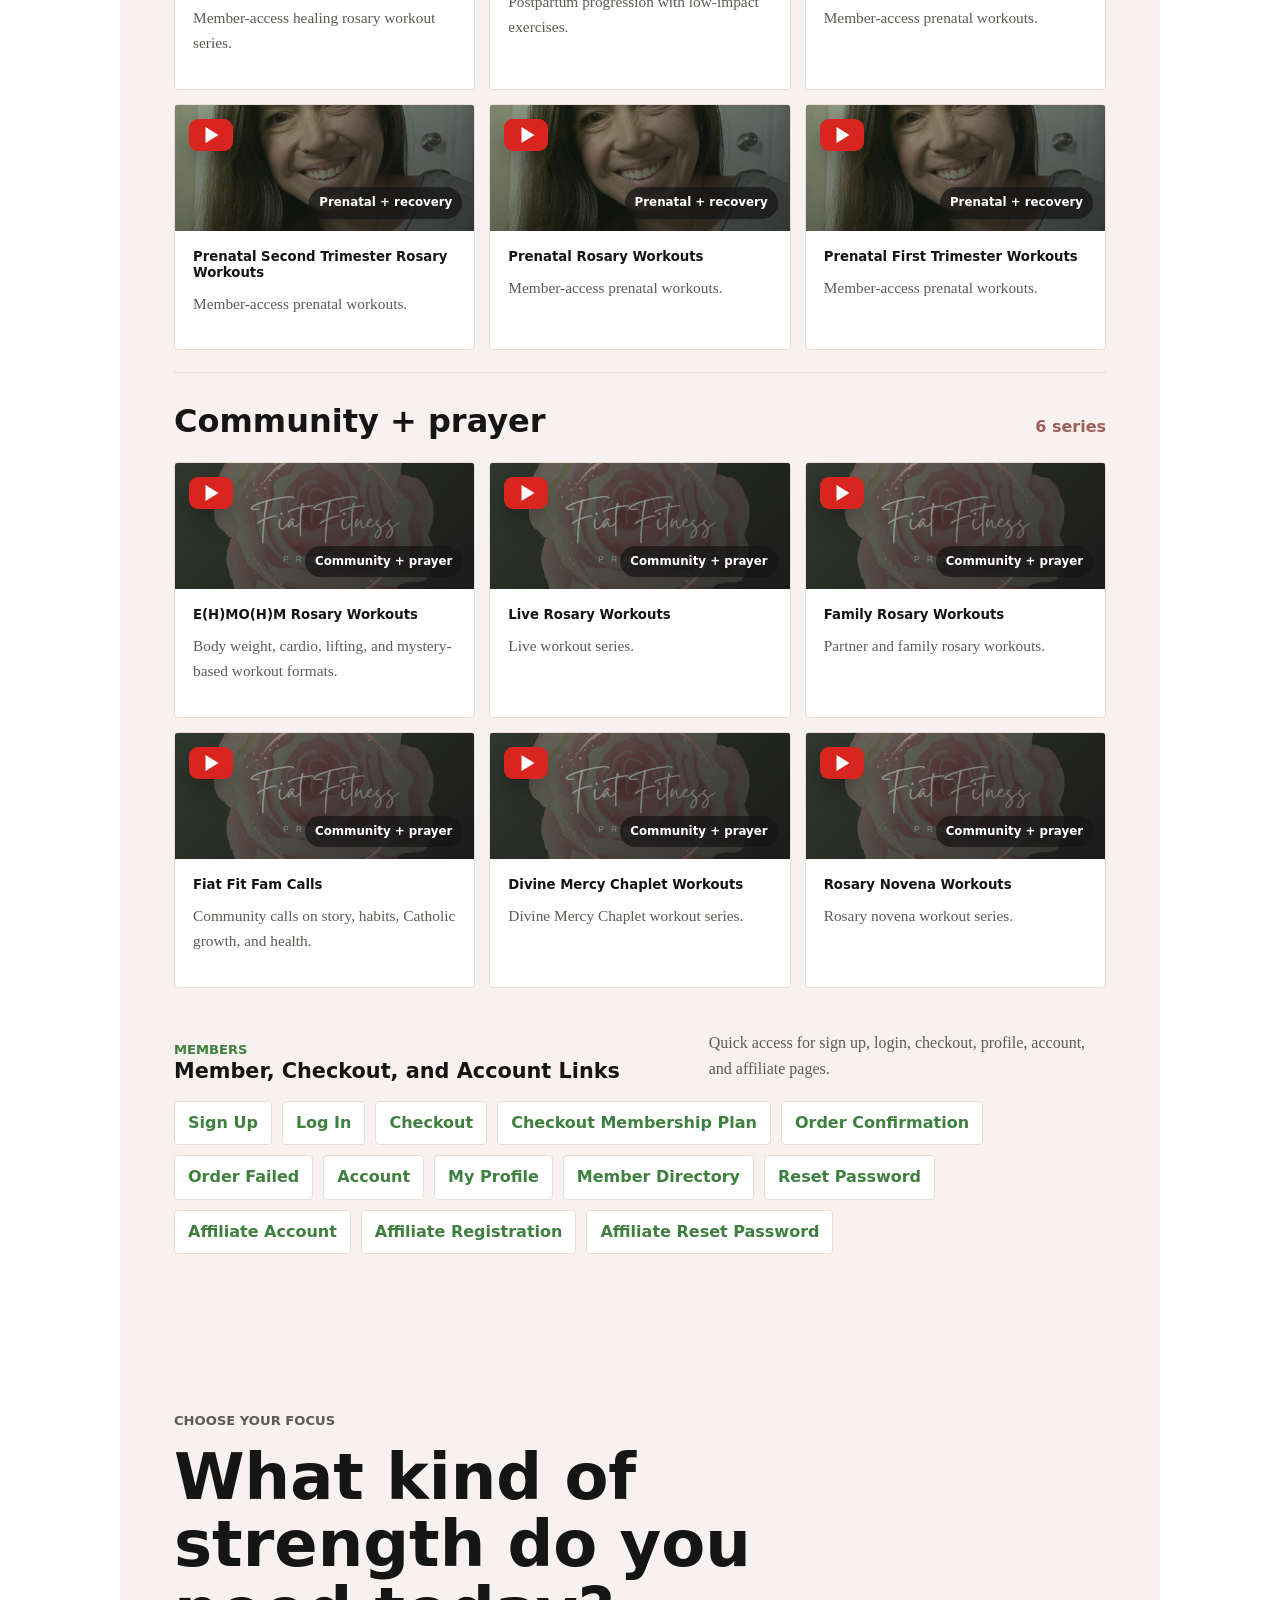
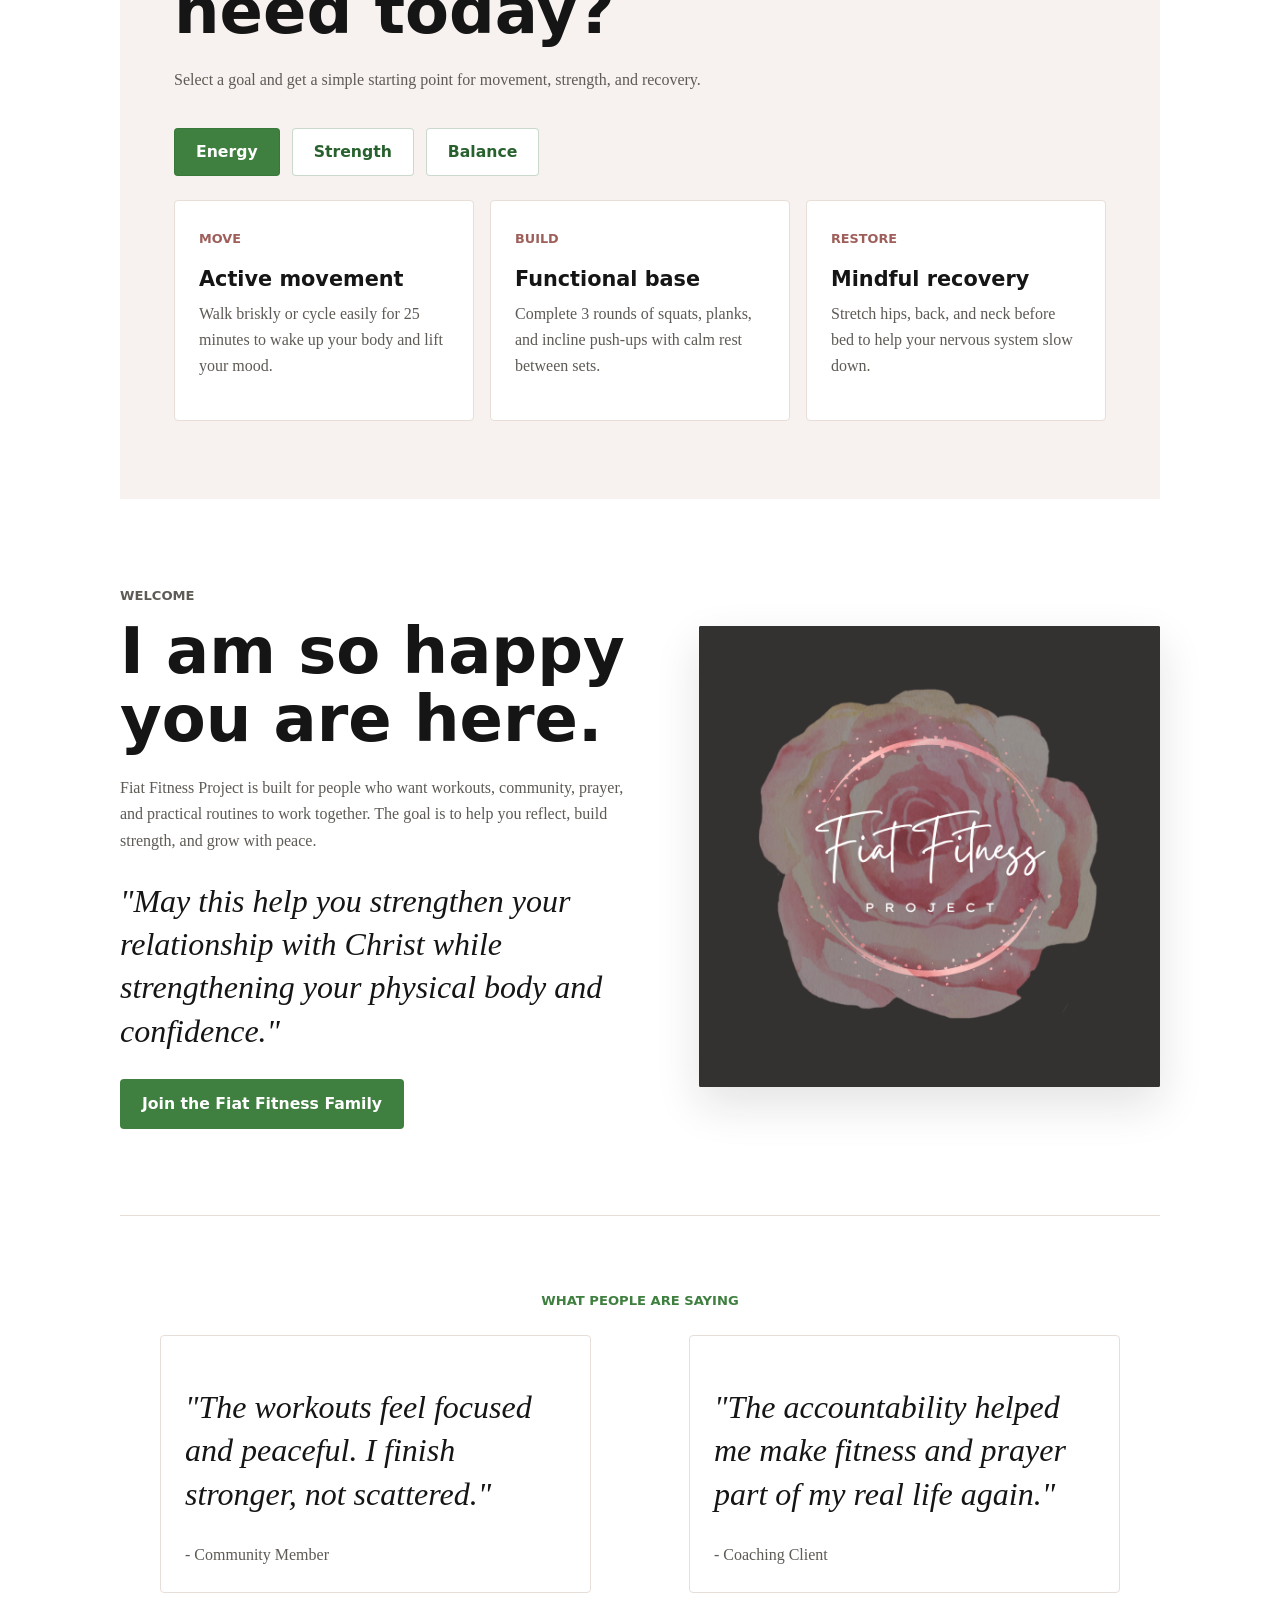
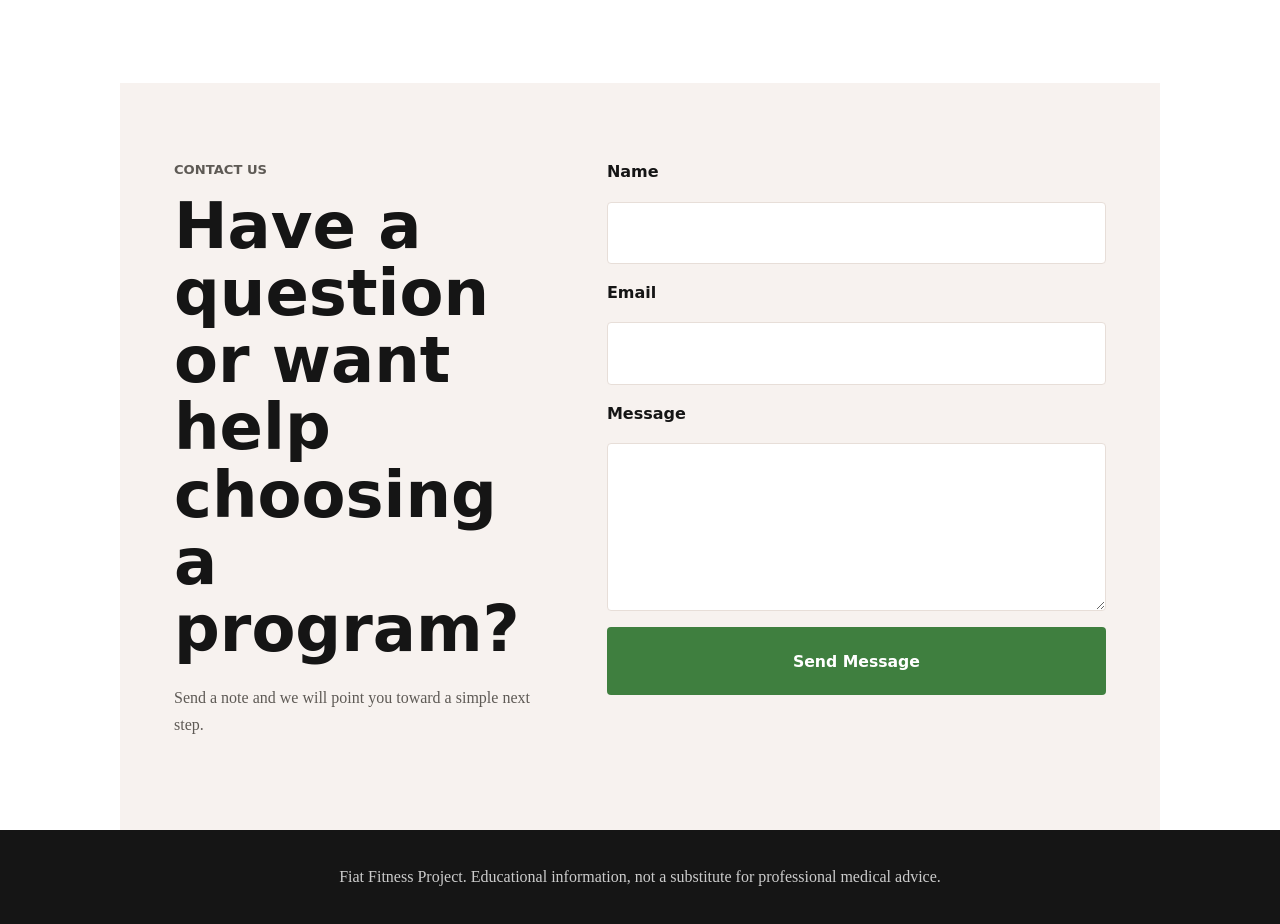
==== commit fdd3aeb4: "Improve workout library experience" ====
--- a/index.html
+++ b/index.html
@@ -164,23 +164,86 @@
           </div>
         </div>
 
+        <div class="library-stats" aria-label="Library summary">
+          <article>
+            <strong>10</strong>
+            <span>Main offers</span>
+          </article>
+          <article>
+            <strong>7</strong>
+            <span>Courses and resources</span>
+          </article>
+          <article>
+            <strong>47</strong>
+            <span>Workout series</span>
+          </article>
+          <article>
+            <strong>13</strong>
+            <span>Member links</span>
+          </article>
+        </div>
+
         <div class="library-block">
-          <h3>Main Pages and Offers</h3>
+          <div class="block-heading">
+            <div>
+              <p class="eyebrow">Start here</p>
+              <h3>Featured paths</h3>
+            </div>
+            <p>Choose the clearest path based on season, impact level, or training goal.</p>
+          </div>
+          <div id="featured-paths" class="featured-paths"></div>
+        </div>
+
+        <div class="library-block">
+          <div class="block-heading">
+            <div>
+              <p class="eyebrow">Programs</p>
+              <h3>Main Pages and Offers</h3>
+            </div>
+            <p>Core program, coaching, planner, membership, about, and contact pages.</p>
+          </div>
           <div id="offer-list" class="link-card-grid"></div>
         </div>
 
         <div class="library-block">
-          <h3>Courses and Resources</h3>
+          <div class="block-heading">
+            <div>
+              <p class="eyebrow">Learn and plan</p>
+              <h3>Courses and Resources</h3>
+            </div>
+            <p>Workshops, planner resources, free workouts, and formation pages.</p>
+          </div>
           <div id="course-list" class="link-card-grid"></div>
         </div>
 
+        <div class="library-block workout-studio">
+          <div class="block-heading">
+            <div>
+              <p class="eyebrow">Workout studio</p>
+              <h3>Rosary Workout Library</h3>
+            </div>
+            <p>Browse the workout library by style instead of scrolling through one long list.</p>
+          </div>
+          <div class="library-tools">
+            <label class="search-box">
+              <span>Search workouts</span>
+              <input id="library-search" type="search" placeholder="Try pilates, prenatal, lifting, zero impact...">
+            </label>
+            <div id="workout-filters" class="filter-bar" role="group" aria-label="Workout category filters"></div>
+            <button id="clear-library" class="clear-button" type="button">Clear filters</button>
+          </div>
+          <p id="library-count" class="library-count" aria-live="polite"></p>
+          <div id="workout-sections" class="workout-sections"></div>
+        </div>
+
         <div class="library-block">
-          <h3>Rosary Workout Library</h3>
-          <div id="workout-list" class="link-card-grid link-card-grid--compact"></div>
-        </div>
-
-        <div class="library-block">
-          <h3>Member, Checkout, and Account Links</h3>
+          <div class="block-heading">
+            <div>
+              <p class="eyebrow">Members</p>
+              <h3>Member, Checkout, and Account Links</h3>
+            </div>
+            <p>Quick access for sign up, login, checkout, profile, account, and affiliate pages.</p>
+          </div>
           <div id="account-list" class="directory-list"></div>
         </div>
       </section>
--- a/styles.css
+++ b/styles.css
@@ -358,7 +358,25 @@
 }
 
 .library-block {
-  margin-top: 28px;
+  margin-top: 42px;
+}
+
+.block-heading {
+  display: grid;
+  grid-template-columns: minmax(0, 0.9fr) minmax(260px, 0.7fr);
+  gap: 24px;
+  align-items: end;
+  margin-bottom: 18px;
+}
+
+.block-heading h3,
+.block-heading p {
+  margin-bottom: 0;
+}
+
+.block-heading > p,
+.library-count {
+  color: var(--muted);
 }
 
 .library-block--feature {
@@ -372,6 +390,33 @@
   background: #ffffff;
 }
 
+.library-stats {
+  display: grid;
+  grid-template-columns: repeat(4, minmax(0, 1fr));
+  gap: 12px;
+  margin: 28px 0 42px;
+}
+
+.library-stats article {
+  border: 1px solid var(--line);
+  border-radius: 4px;
+  padding: 20px;
+  background: #ffffff;
+}
+
+.library-stats strong {
+  display: block;
+  color: var(--green-dark);
+  font-family: Inter, ui-sans-serif, system-ui, -apple-system, BlinkMacSystemFont, "Segoe UI", sans-serif;
+  font-size: clamp(2rem, 4vw, 3.5rem);
+  line-height: 1;
+}
+
+.library-stats span {
+  color: var(--muted);
+  font-weight: 700;
+}
+
 .library-block--feature p,
 .link-card p {
   color: var(--muted);
@@ -389,6 +434,80 @@
   box-shadow: inset 0 0 0 1px rgba(40, 97, 46, 0.24);
 }
 
+.featured-paths {
+  display: grid;
+  grid-template-columns: repeat(4, minmax(0, 1fr));
+  gap: 16px;
+}
+
+.featured-card {
+  overflow: hidden;
+  border: 1px solid var(--line);
+  border-radius: 4px;
+  background: #ffffff;
+  box-shadow: 0 12px 28px rgba(21, 21, 21, 0.08);
+  transition: transform 180ms ease, box-shadow 180ms ease;
+}
+
+.featured-card:hover {
+  transform: translateY(-4px);
+  box-shadow: 0 20px 42px rgba(21, 21, 21, 0.14);
+}
+
+.featured-card__image {
+  position: relative;
+  overflow: hidden;
+  aspect-ratio: 4 / 3;
+  background: #171615;
+}
+
+.featured-card__image img {
+  height: 100%;
+  object-fit: cover;
+  opacity: 0.76;
+}
+
+.featured-card__copy {
+  padding: 20px;
+}
+
+.featured-card h4,
+.video-card h5 {
+  margin: 0 0 10px;
+  color: var(--ink);
+  font-family: Inter, ui-sans-serif, system-ui, -apple-system, BlinkMacSystemFont, "Segoe UI", sans-serif;
+  line-height: 1.2;
+}
+
+.featured-card p {
+  color: var(--muted);
+}
+
+.mini-play {
+  position: absolute;
+  top: 14px;
+  left: 14px;
+  z-index: 1;
+  width: 44px;
+  height: 32px;
+  border-radius: 9px;
+  background: #d92520;
+  box-shadow: 0 10px 24px rgba(0, 0, 0, 0.28);
+}
+
+.mini-play::after {
+  position: absolute;
+  top: 50%;
+  left: 53%;
+  width: 0;
+  height: 0;
+  transform: translate(-50%, -50%);
+  border-top: 8px solid transparent;
+  border-bottom: 8px solid transparent;
+  border-left: 13px solid #ffffff;
+  content: "";
+}
+
 .link-card-grid {
   display: grid;
   grid-template-columns: repeat(3, minmax(0, 1fr));
@@ -406,6 +525,13 @@
   border-radius: 4px;
   padding: 20px;
   background: #ffffff;
+  transition: border-color 180ms ease, box-shadow 180ms ease, transform 180ms ease;
+}
+
+.link-card:hover {
+  border-color: rgba(63, 127, 63, 0.42);
+  box-shadow: 0 14px 30px rgba(21, 21, 21, 0.08);
+  transform: translateY(-2px);
 }
 
 .link-card h4 {
@@ -441,6 +567,180 @@
   background: #ffffff;
 }
 
+.library-tools {
+  display: grid;
+  gap: 16px;
+  margin-bottom: 14px;
+}
+
+.search-box {
+  display: grid;
+  gap: 8px;
+  color: var(--ink);
+  font-family: Inter, ui-sans-serif, system-ui, -apple-system, BlinkMacSystemFont, "Segoe UI", sans-serif;
+  font-weight: 900;
+}
+
+.search-box input {
+  min-height: 52px;
+  border-color: rgba(40, 97, 46, 0.28);
+  box-shadow: 0 10px 24px rgba(21, 21, 21, 0.06);
+}
+
+.filter-bar {
+  display: flex;
+  flex-wrap: wrap;
+  gap: 10px;
+}
+
+.filter-button,
+.clear-button {
+  min-height: 42px;
+  border: 1px solid var(--line);
+  border-radius: 999px;
+  padding: 8px 15px;
+  color: var(--green-dark);
+  background: #ffffff;
+  cursor: pointer;
+  font-family: Inter, ui-sans-serif, system-ui, -apple-system, BlinkMacSystemFont, "Segoe UI", sans-serif;
+  font-weight: 900;
+}
+
+.filter-button.is-active {
+  color: #ffffff;
+  border-color: var(--green);
+  background: var(--green);
+}
+
+.clear-button {
+  justify-self: start;
+  color: var(--rose-dark);
+  background: transparent;
+}
+
+.empty-state {
+  display: grid;
+  gap: 4px;
+  border: 1px dashed rgba(158, 95, 91, 0.48);
+  border-radius: 4px;
+  padding: 24px;
+  color: var(--muted);
+  background: rgba(255, 255, 255, 0.62);
+}
+
+.empty-state strong {
+  color: var(--ink);
+  font-family: Inter, ui-sans-serif, system-ui, -apple-system, BlinkMacSystemFont, "Segoe UI", sans-serif;
+}
+
+.workout-sections {
+  display: grid;
+  gap: 22px;
+  margin-top: 22px;
+}
+
+.workout-section {
+  border-top: 1px solid var(--line);
+  padding-top: 22px;
+}
+
+.workout-section__header {
+  display: flex;
+  align-items: baseline;
+  justify-content: space-between;
+  gap: 16px;
+  margin-bottom: 14px;
+}
+
+.workout-section__header h4 {
+  margin: 0;
+  font-family: Inter, ui-sans-serif, system-ui, -apple-system, BlinkMacSystemFont, "Segoe UI", sans-serif;
+  font-size: clamp(1.35rem, 3vw, 2rem);
+}
+
+.workout-section__header span {
+  color: var(--rose-dark);
+  font-family: Inter, ui-sans-serif, system-ui, -apple-system, BlinkMacSystemFont, "Segoe UI", sans-serif;
+  font-weight: 900;
+}
+
+.video-card-grid {
+  display: grid;
+  grid-template-columns: repeat(3, minmax(0, 1fr));
+  gap: 14px;
+}
+
+.video-card {
+  overflow: hidden;
+  border: 1px solid var(--line);
+  border-radius: 4px;
+  background: #ffffff;
+  transition: transform 180ms ease, box-shadow 180ms ease;
+}
+
+.video-card:hover {
+  transform: translateY(-3px);
+  box-shadow: 0 16px 34px rgba(21, 21, 21, 0.1);
+}
+
+.video-thumb {
+  position: relative;
+  display: block;
+  min-height: 126px;
+  overflow: hidden;
+  background:
+    linear-gradient(135deg, rgba(21, 21, 21, 0.1), rgba(21, 21, 21, 0.68)),
+    var(--green);
+}
+
+.video-thumb::before {
+  position: absolute;
+  inset: 0;
+  opacity: 0.78;
+  background: url("assets/rosary.jpg") center / cover;
+  content: "";
+}
+
+.video-thumb--pilates::before,
+.video-thumb--motherhood::before {
+  background-image: url("assets/mer-w-rosary-edited.jpeg");
+}
+
+.video-thumb--strength::before,
+.video-thumb--community::before {
+  background-image: url("assets/fiat-logo.png");
+}
+
+.video-thumb::after {
+  position: absolute;
+  inset: 0;
+  background: linear-gradient(135deg, rgba(21, 21, 21, 0.16), rgba(21, 21, 21, 0.76));
+  content: "";
+}
+
+.video-thumb > span:not(.mini-play) {
+  position: absolute;
+  right: 12px;
+  bottom: 12px;
+  z-index: 1;
+  border-radius: 999px;
+  padding: 6px 10px;
+  color: #ffffff;
+  background: rgba(21, 21, 21, 0.72);
+  font-family: Inter, ui-sans-serif, system-ui, -apple-system, BlinkMacSystemFont, "Segoe UI", sans-serif;
+  font-size: 0.74rem;
+  font-weight: 900;
+}
+
+.video-card__copy {
+  padding: 18px;
+}
+
+.video-card__copy p {
+  color: var(--muted);
+  font-size: 0.96rem;
+}
+
 .weekly-focus {
   padding: 78px clamp(20px, 5vw, 54px);
   background: var(--soft);
@@ -585,12 +885,19 @@
     grid-template-columns: repeat(2, minmax(0, 1fr));
   }
 
+  .library-stats,
+  .featured-paths {
+    grid-template-columns: repeat(2, minmax(0, 1fr));
+  }
+
   .link-card-grid,
-  .link-card-grid--compact {
+  .link-card-grid--compact,
+  .video-card-grid {
     grid-template-columns: repeat(2, minmax(0, 1fr));
   }
 
-  .library-block--feature {
+  .library-block--feature,
+  .block-heading {
     grid-template-columns: 1fr;
   }
 
@@ -624,9 +931,20 @@
     grid-template-columns: 1fr;
   }
 
+  .library-stats,
+  .featured-paths {
+    grid-template-columns: 1fr;
+  }
+
   .link-card-grid,
-  .link-card-grid--compact {
+  .link-card-grid--compact,
+  .video-card-grid {
     grid-template-columns: 1fr;
+  }
+
+  .workout-section__header {
+    display: grid;
+    gap: 4px;
   }
 
   .program-intro__image img,
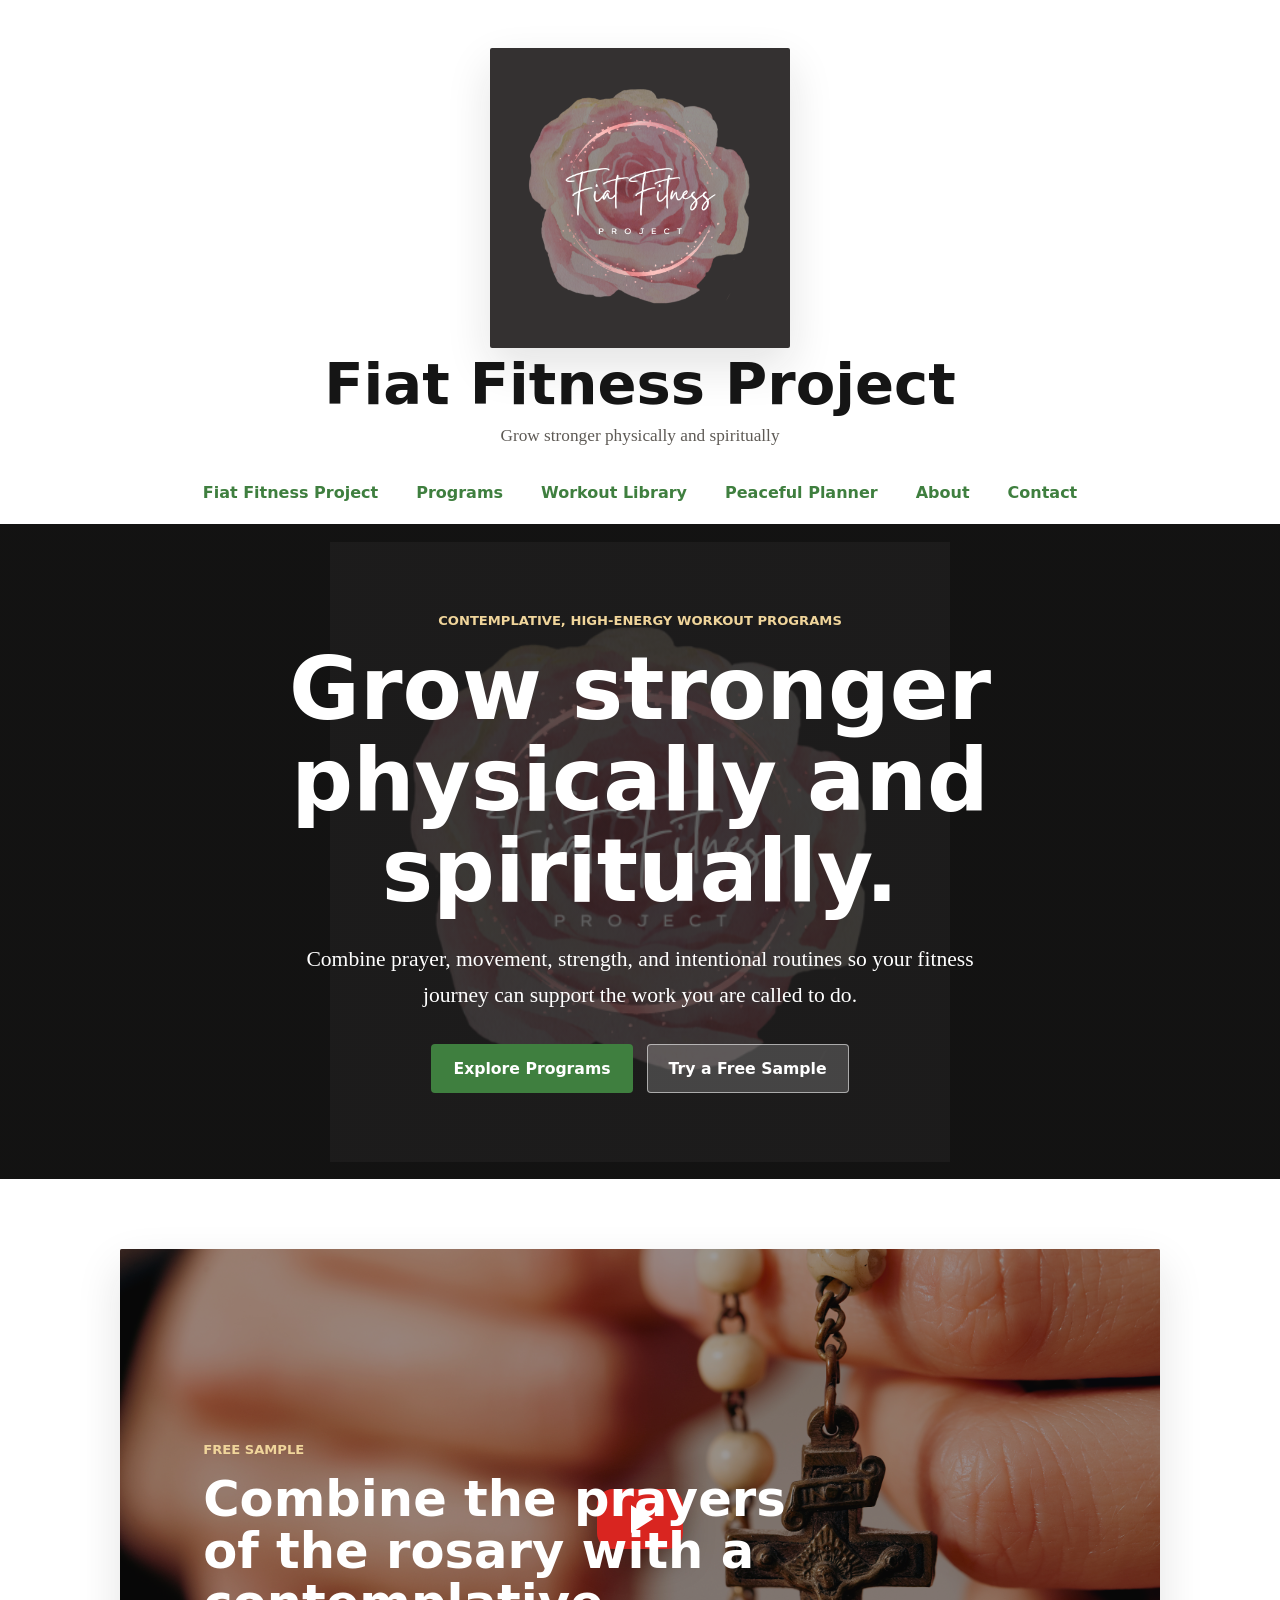
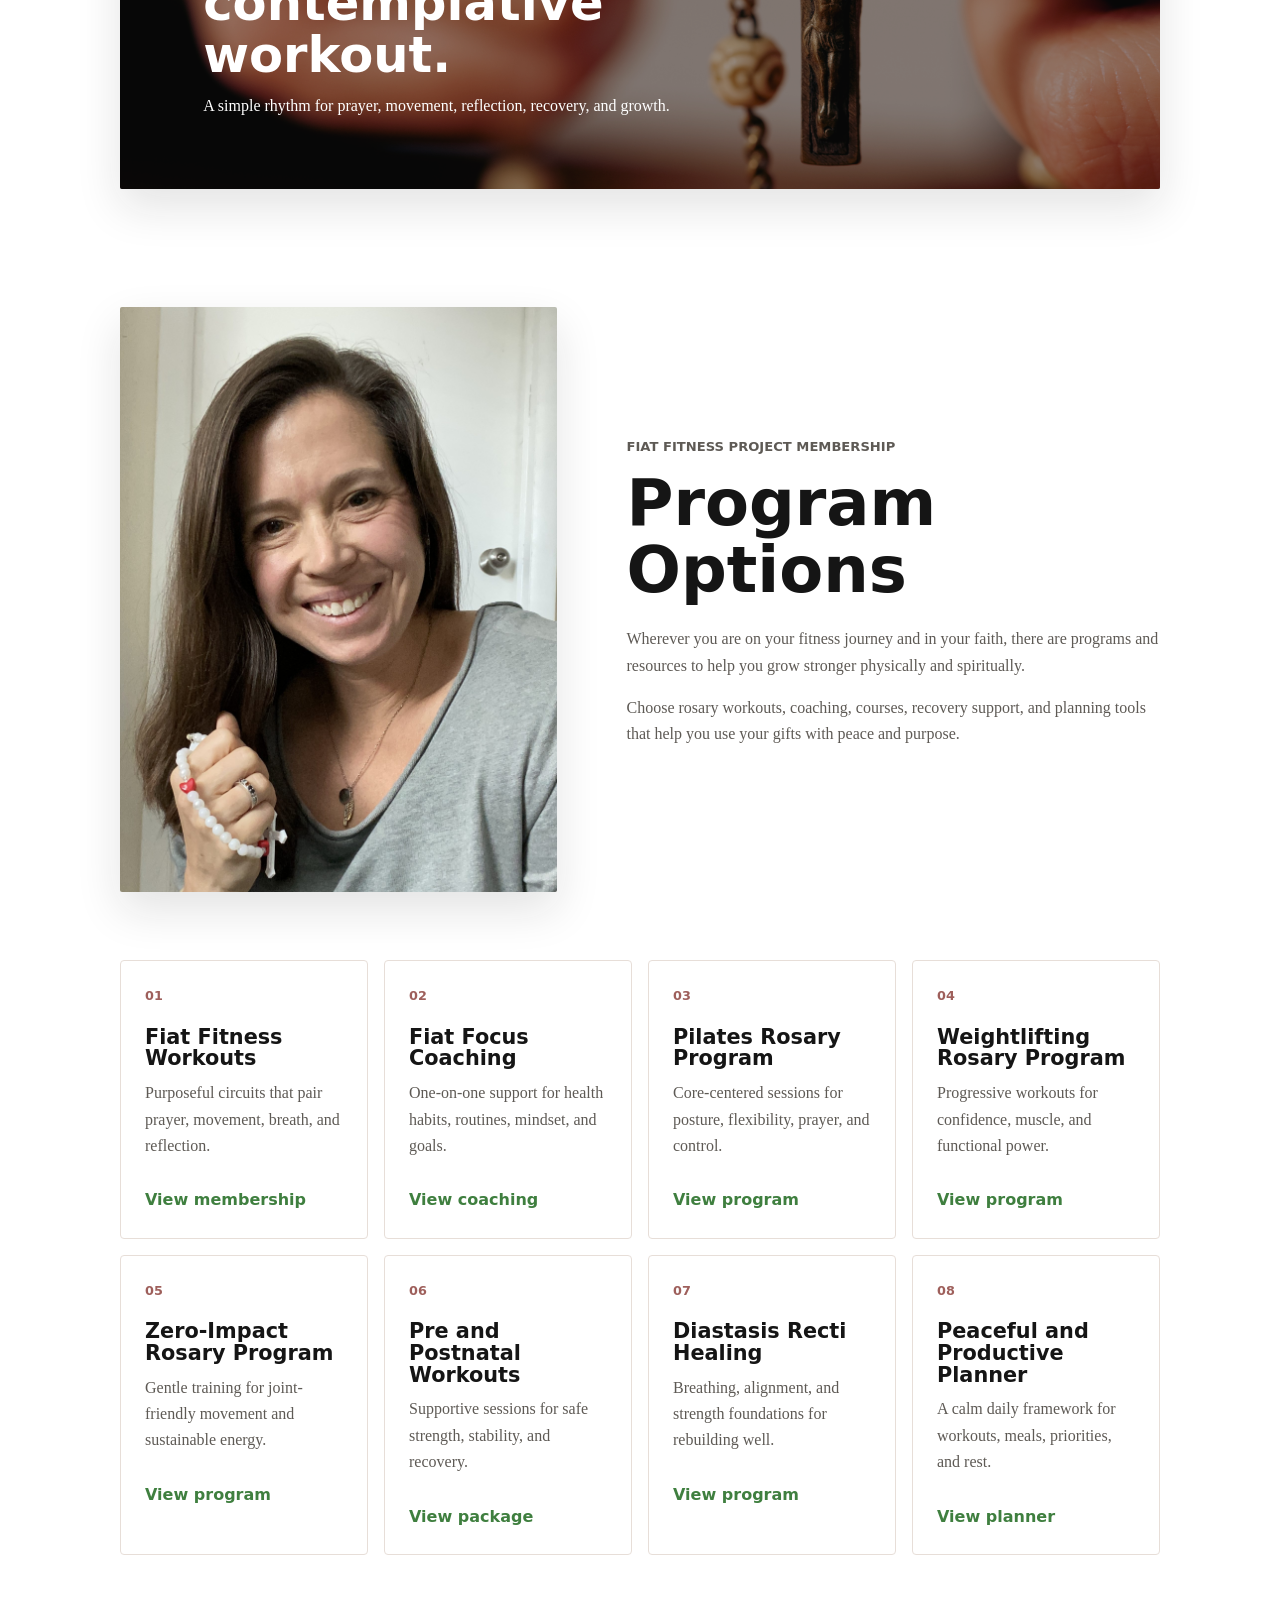
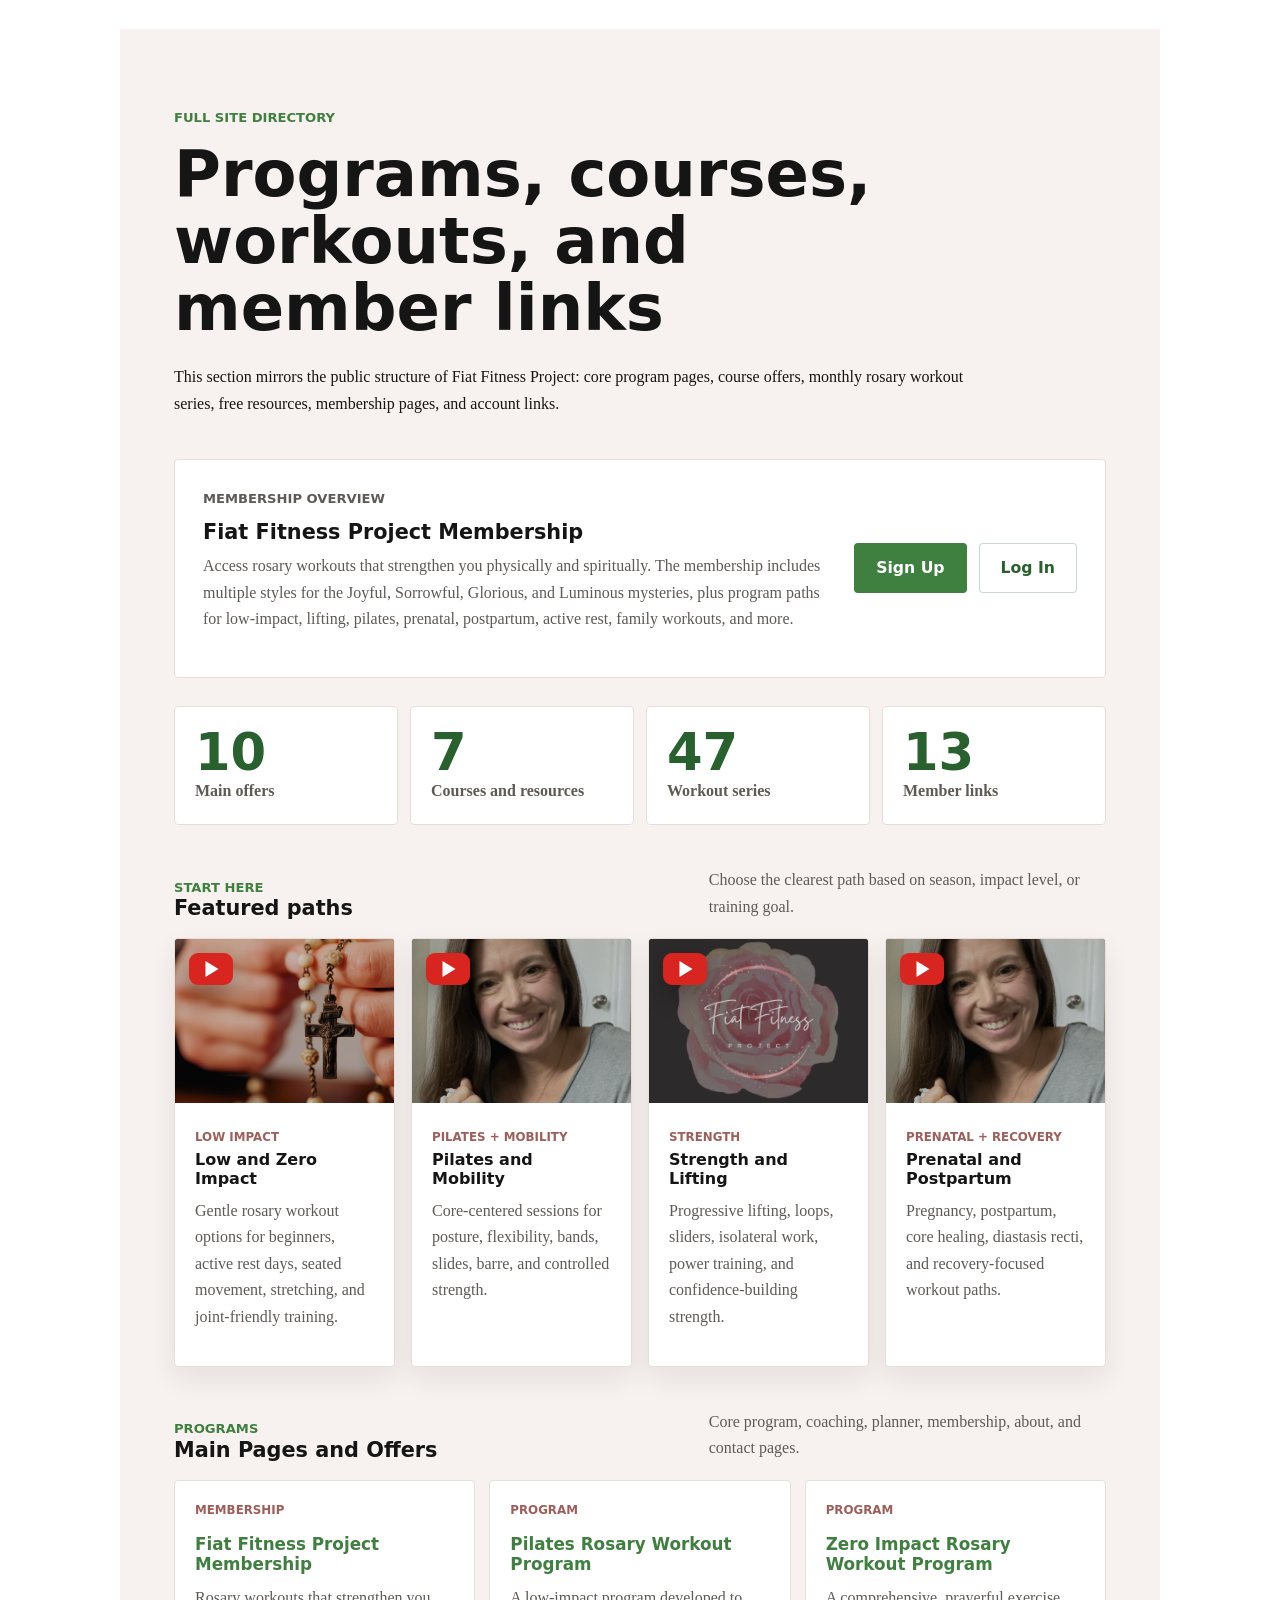
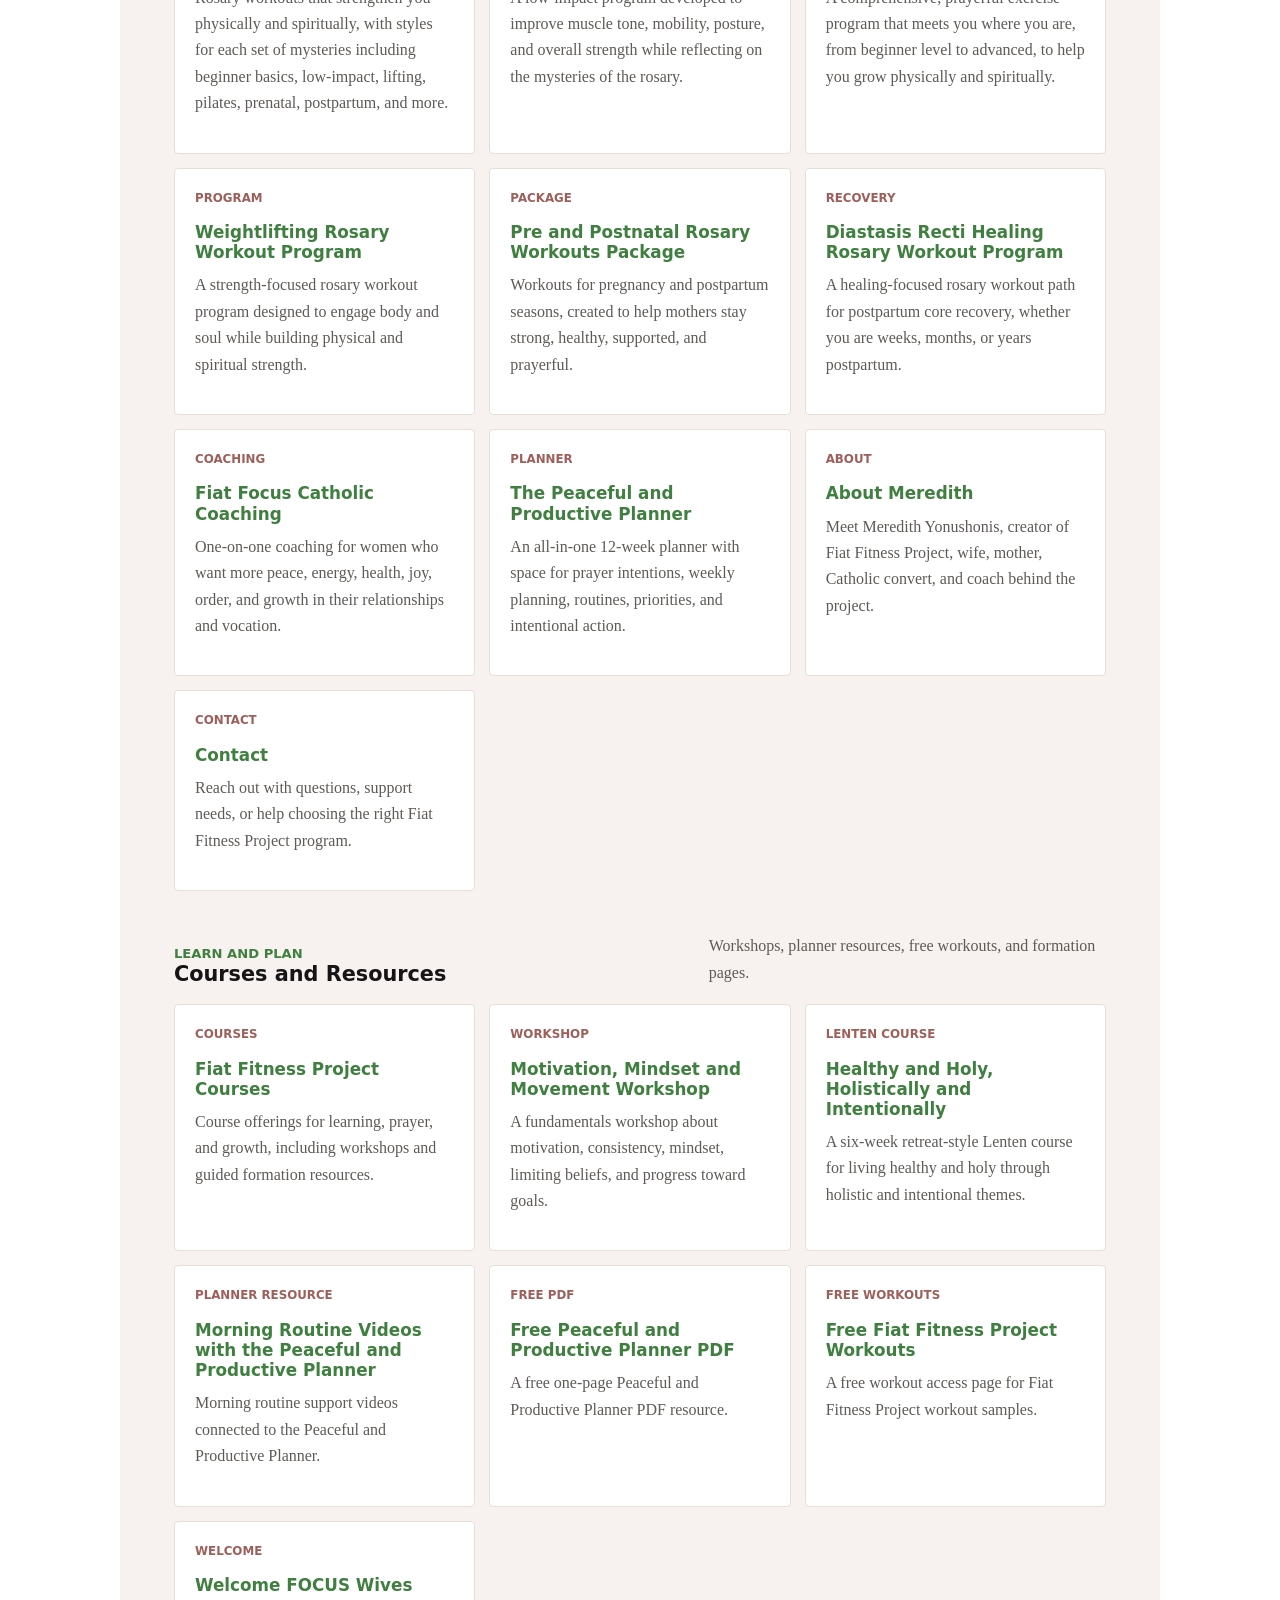
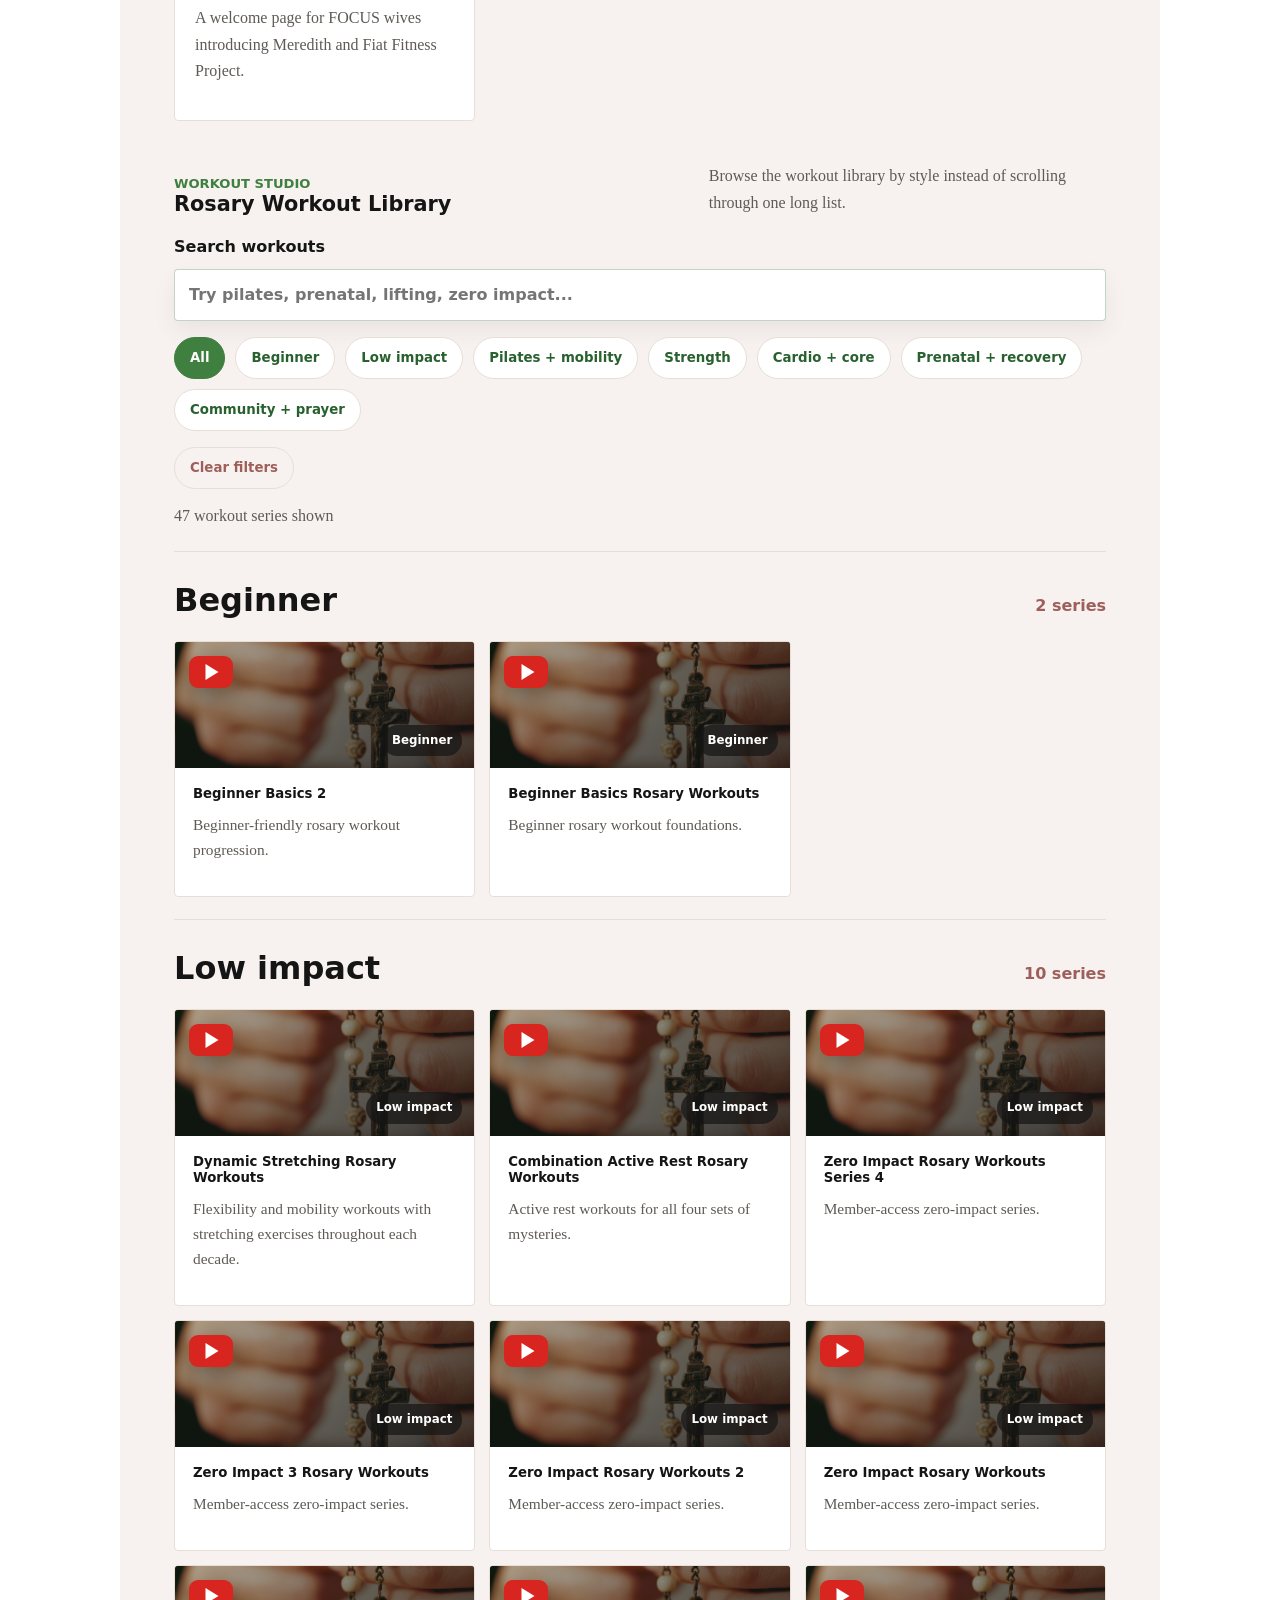
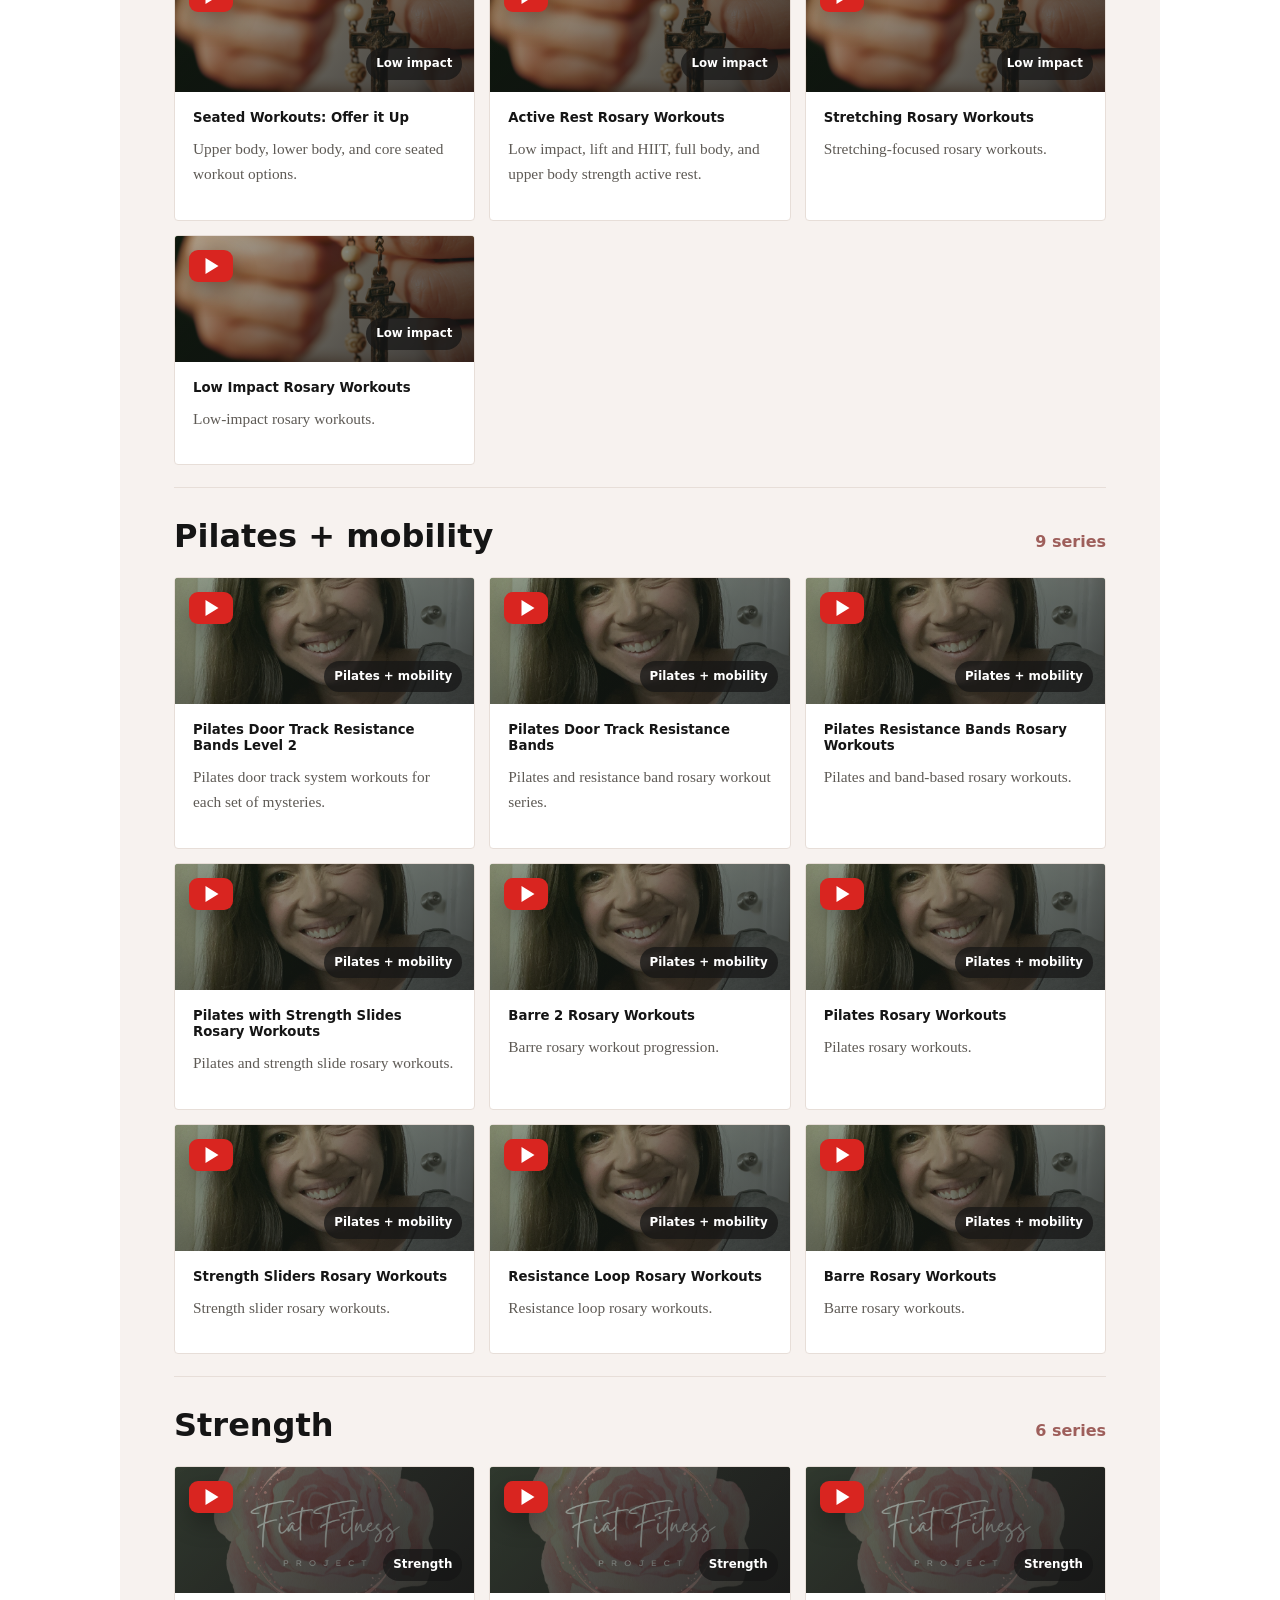
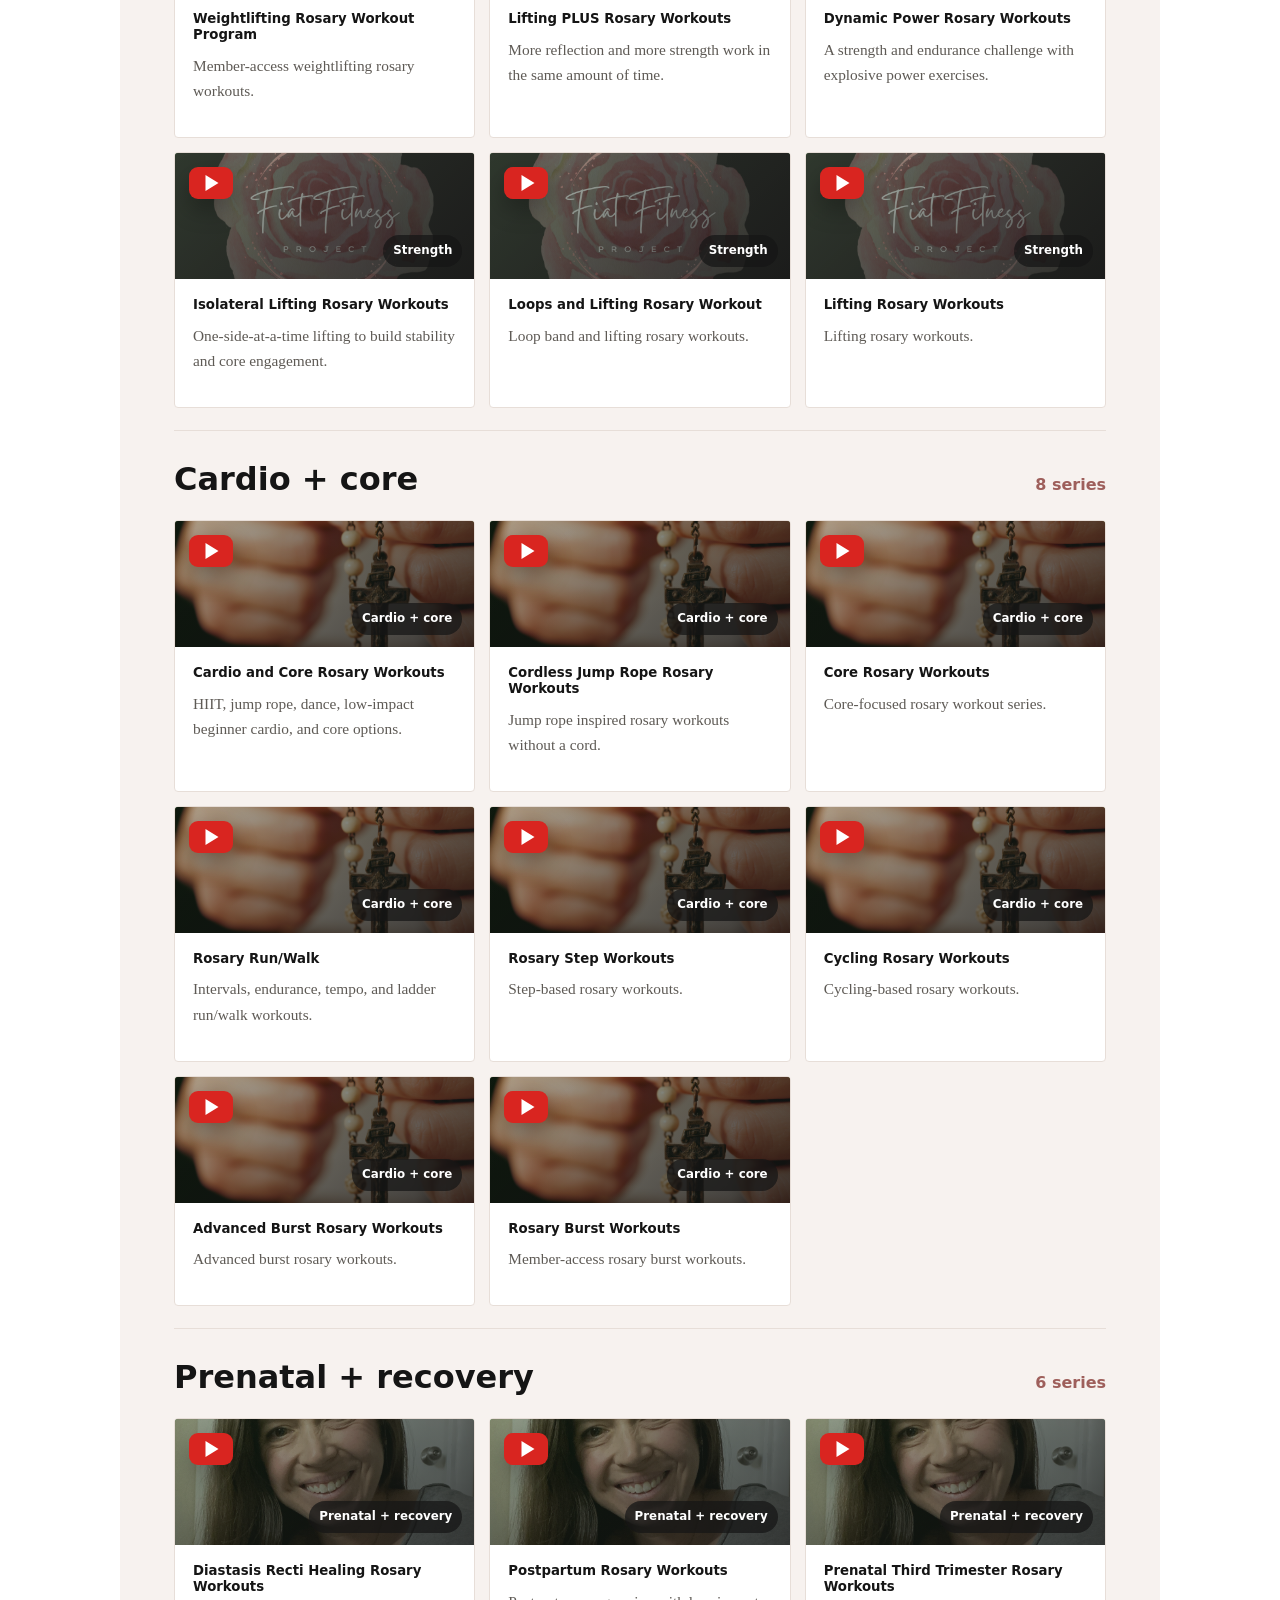
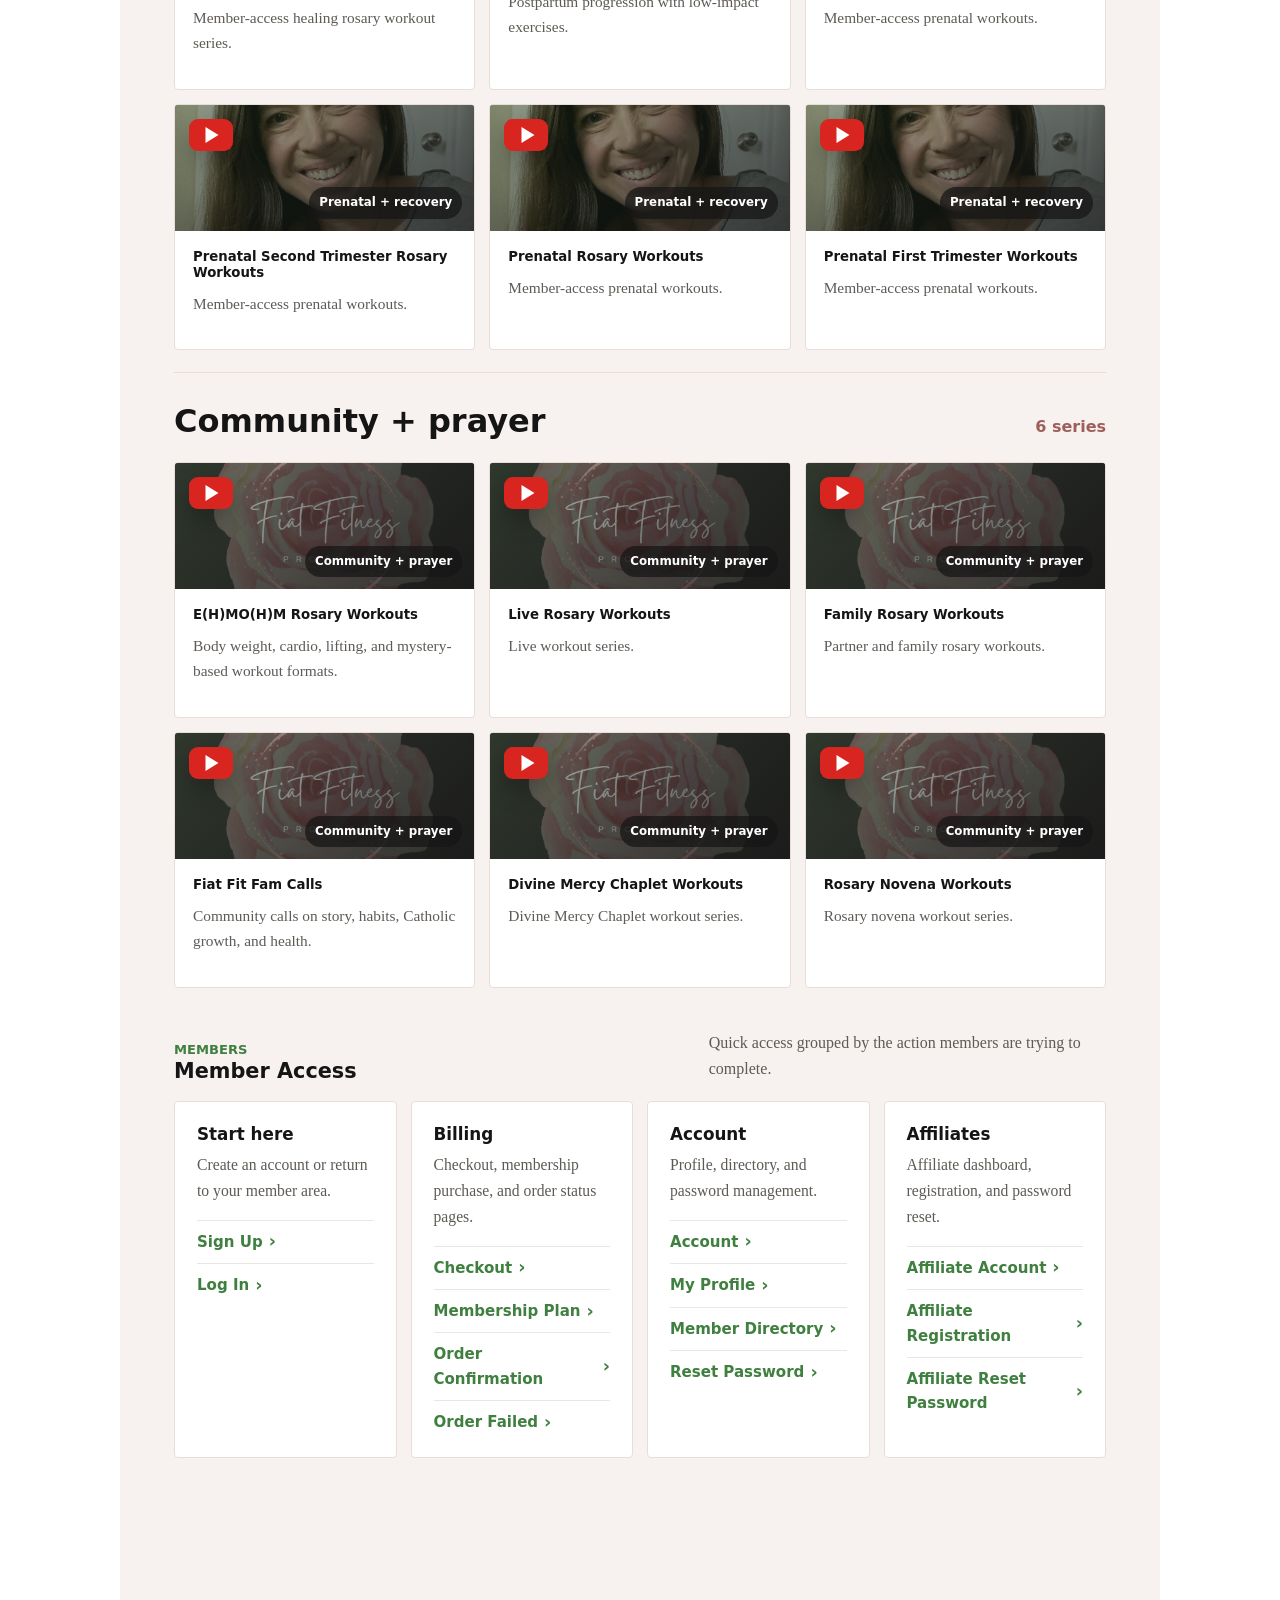
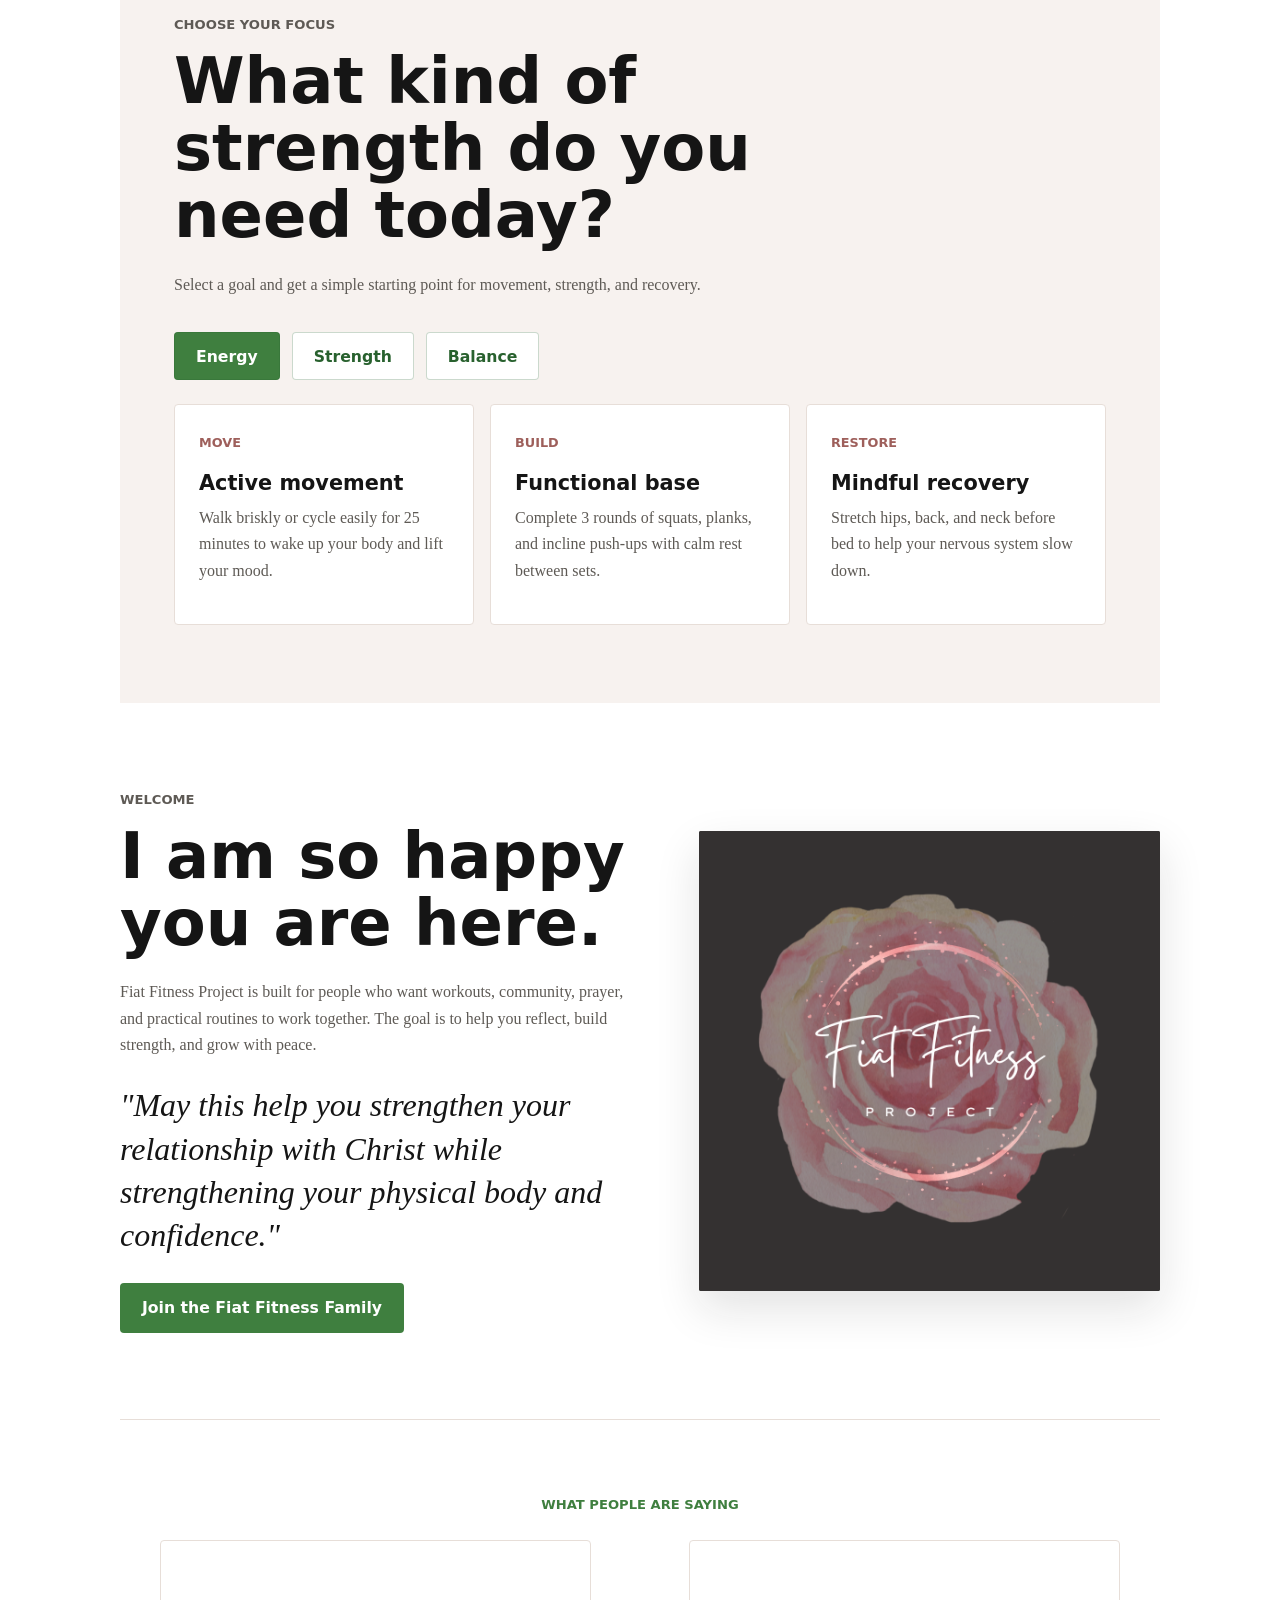
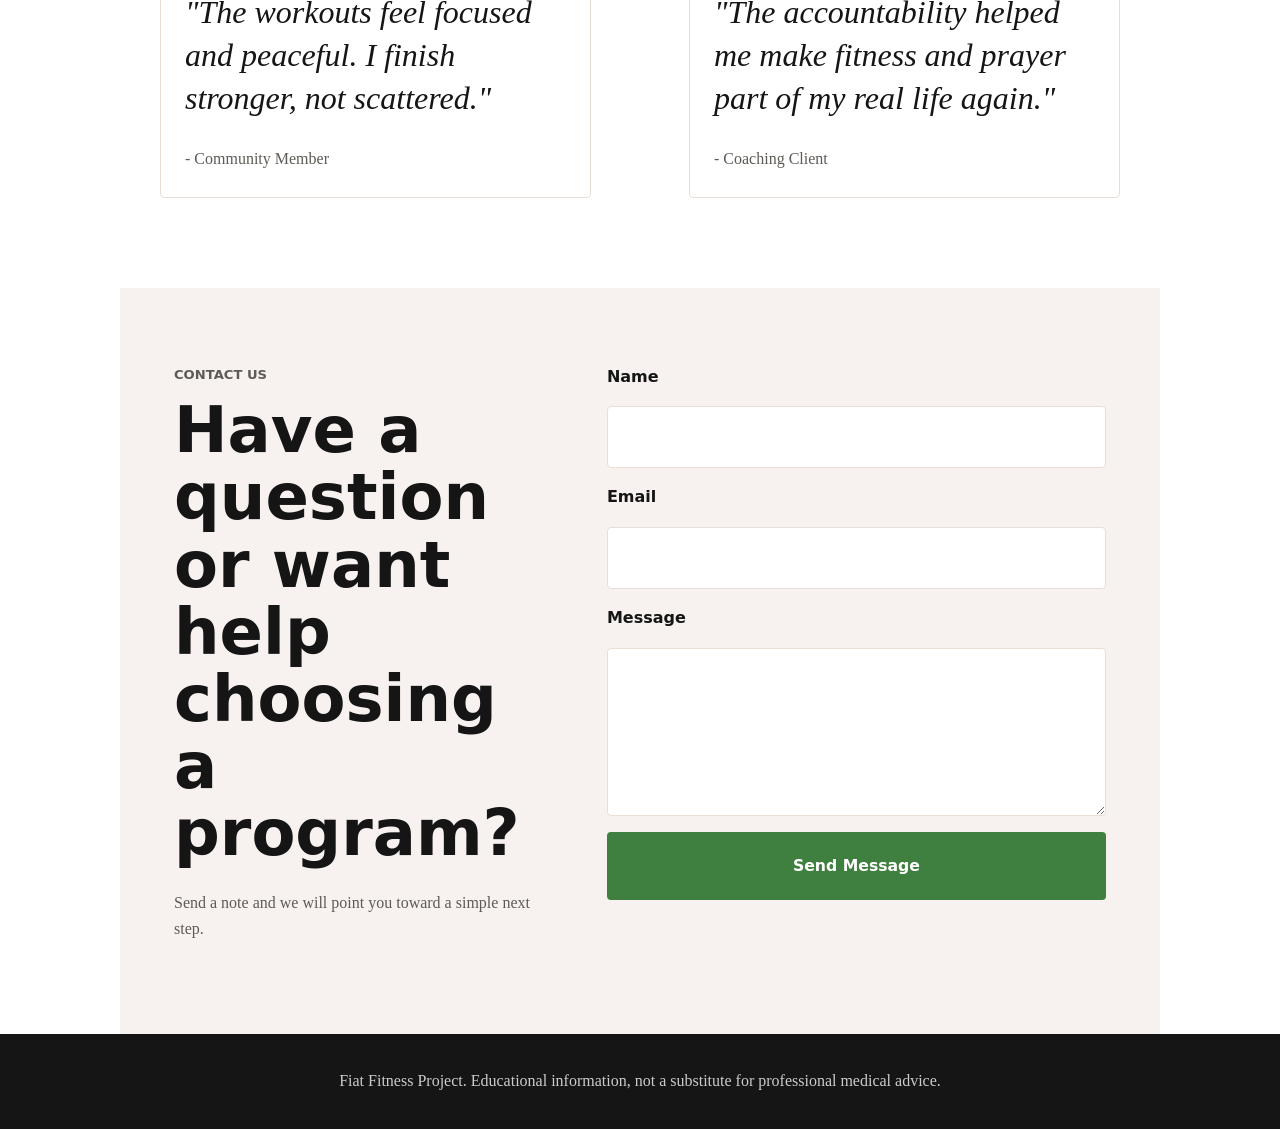
==== commit 6facff15: "Refine member account links section" ====
--- a/index.html
+++ b/index.html
@@ -240,9 +240,9 @@
           <div class="block-heading">
             <div>
               <p class="eyebrow">Members</p>
-              <h3>Member, Checkout, and Account Links</h3>
-            </div>
-            <p>Quick access for sign up, login, checkout, profile, account, and affiliate pages.</p>
+              <h3>Member Access</h3>
+            </div>
+            <p>Quick access grouped by the action members are trying to complete.</p>
           </div>
           <div id="account-list" class="directory-list"></div>
         </div>
--- a/styles.css
+++ b/styles.css
@@ -326,7 +326,7 @@
 
 .program-grid article a,
 .link-card a,
-.directory-list a {
+.account-card a {
   color: var(--green);
   font-family: Inter, ui-sans-serif, system-ui, -apple-system, BlinkMacSystemFont, "Segoe UI", sans-serif;
   font-weight: 900;
@@ -340,8 +340,8 @@
 .program-grid article a:focus-visible,
 .link-card a:hover,
 .link-card a:focus-visible,
-.directory-list a:hover,
-.directory-list a:focus-visible {
+.account-card a:hover,
+.account-card a:focus-visible {
   color: var(--green-dark);
   text-decoration: underline;
   text-underline-offset: 4px;
@@ -552,19 +552,55 @@
 }
 
 .directory-list {
-  display: flex;
-  flex-wrap: wrap;
-  gap: 10px;
-}
-
-.directory-list a {
-  display: inline-flex;
-  min-height: 42px;
-  align-items: center;
+  display: grid;
+  grid-template-columns: repeat(4, minmax(0, 1fr));
+  gap: 14px;
+}
+
+.account-card {
   border: 1px solid var(--line);
   border-radius: 4px;
-  padding: 8px 13px;
-  background: #ffffff;
+  padding: 22px;
+  background: #ffffff;
+}
+
+.account-card h4 {
+  margin: 0 0 8px;
+  font-family: Inter, ui-sans-serif, system-ui, -apple-system, BlinkMacSystemFont, "Segoe UI", sans-serif;
+  font-size: 1.05rem;
+  line-height: 1.2;
+}
+
+.account-card p {
+  margin-bottom: 16px;
+  color: var(--muted);
+  font-size: 0.98rem;
+}
+
+.account-card ul {
+  display: grid;
+  gap: 8px;
+  margin: 0;
+  padding: 0;
+  list-style: none;
+}
+
+.account-card li {
+  border-top: 1px solid rgba(231, 222, 216, 0.78);
+  padding-top: 8px;
+}
+
+.account-card a {
+  display: inline-flex;
+  align-items: center;
+  gap: 6px;
+  font-size: 0.94rem;
+}
+
+.account-card a::after {
+  content: "›";
+  font-size: 1.1rem;
+  line-height: 1;
 }
 
 .library-tools {
@@ -892,7 +928,8 @@
 
   .link-card-grid,
   .link-card-grid--compact,
-  .video-card-grid {
+  .video-card-grid,
+  .directory-list {
     grid-template-columns: repeat(2, minmax(0, 1fr));
   }
 
@@ -938,7 +975,8 @@
 
   .link-card-grid,
   .link-card-grid--compact,
-  .video-card-grid {
+  .video-card-grid,
+  .directory-list {
     grid-template-columns: 1fr;
   }
 
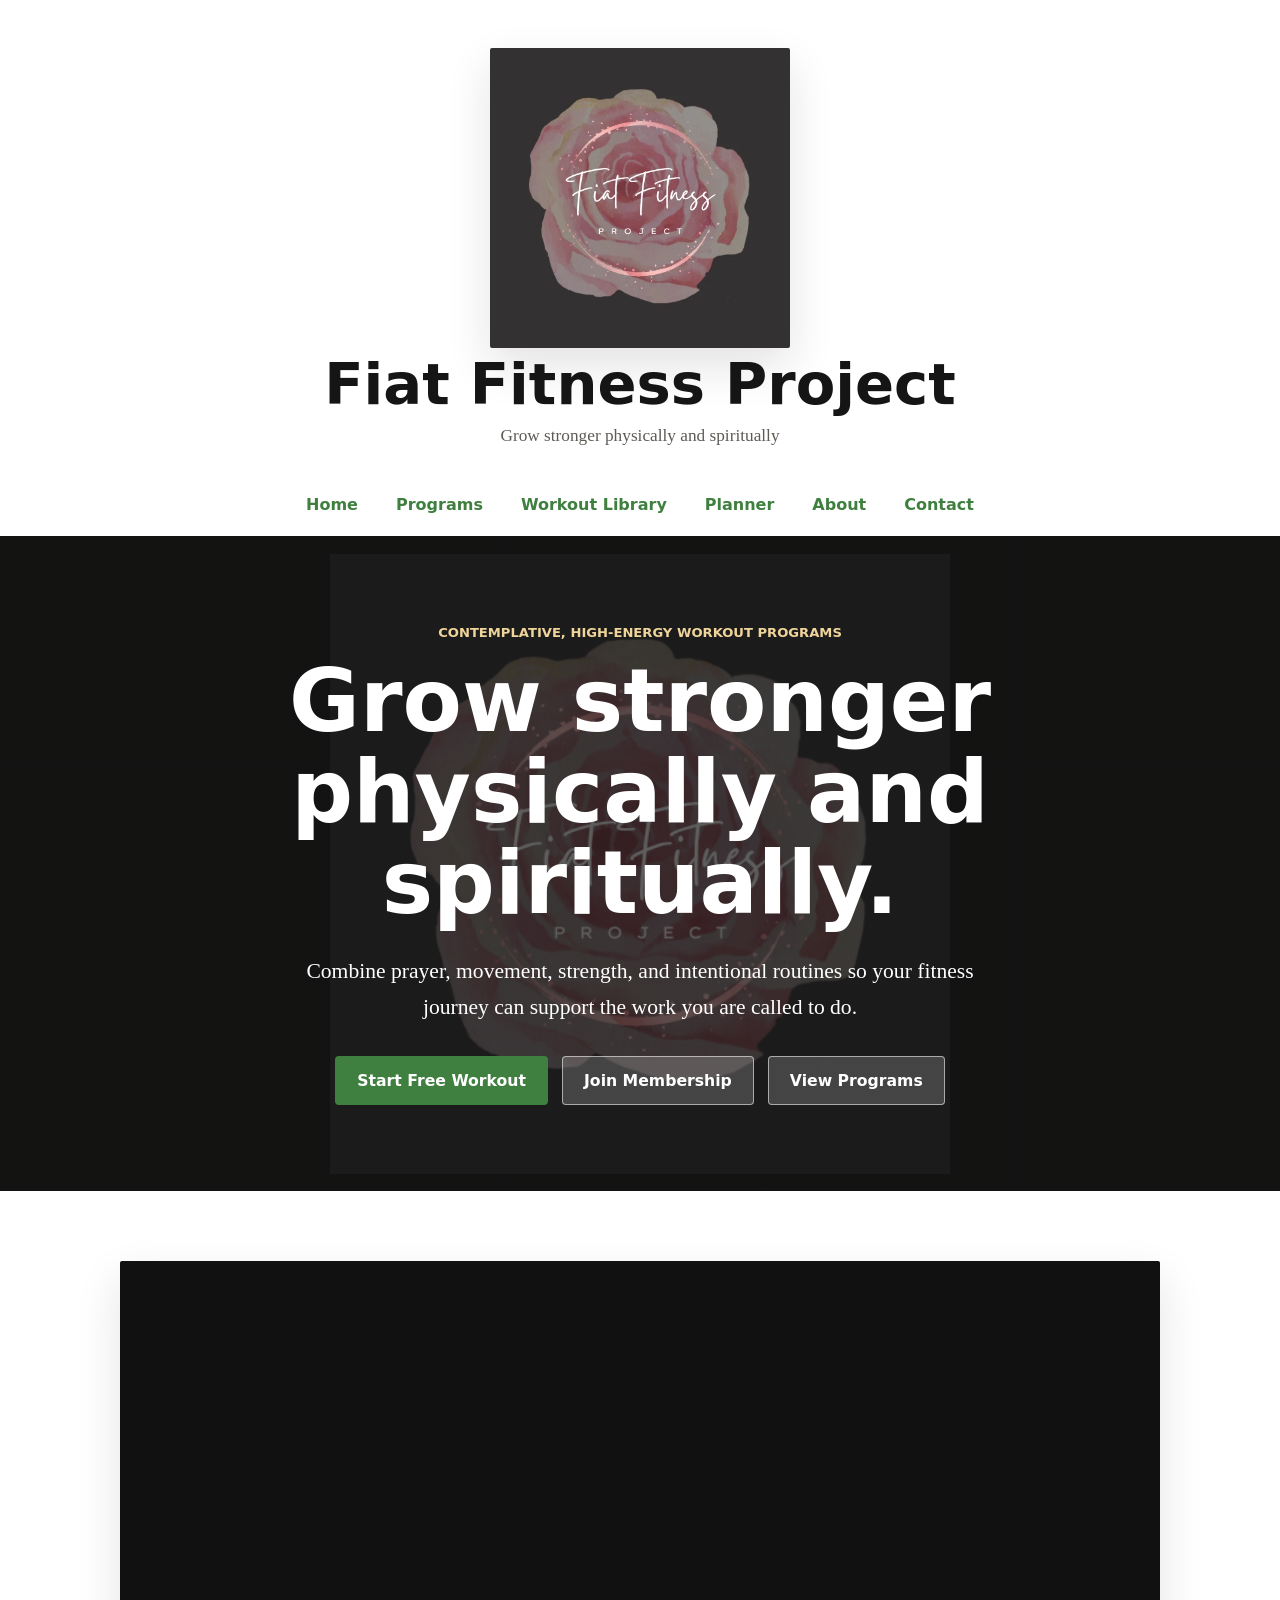
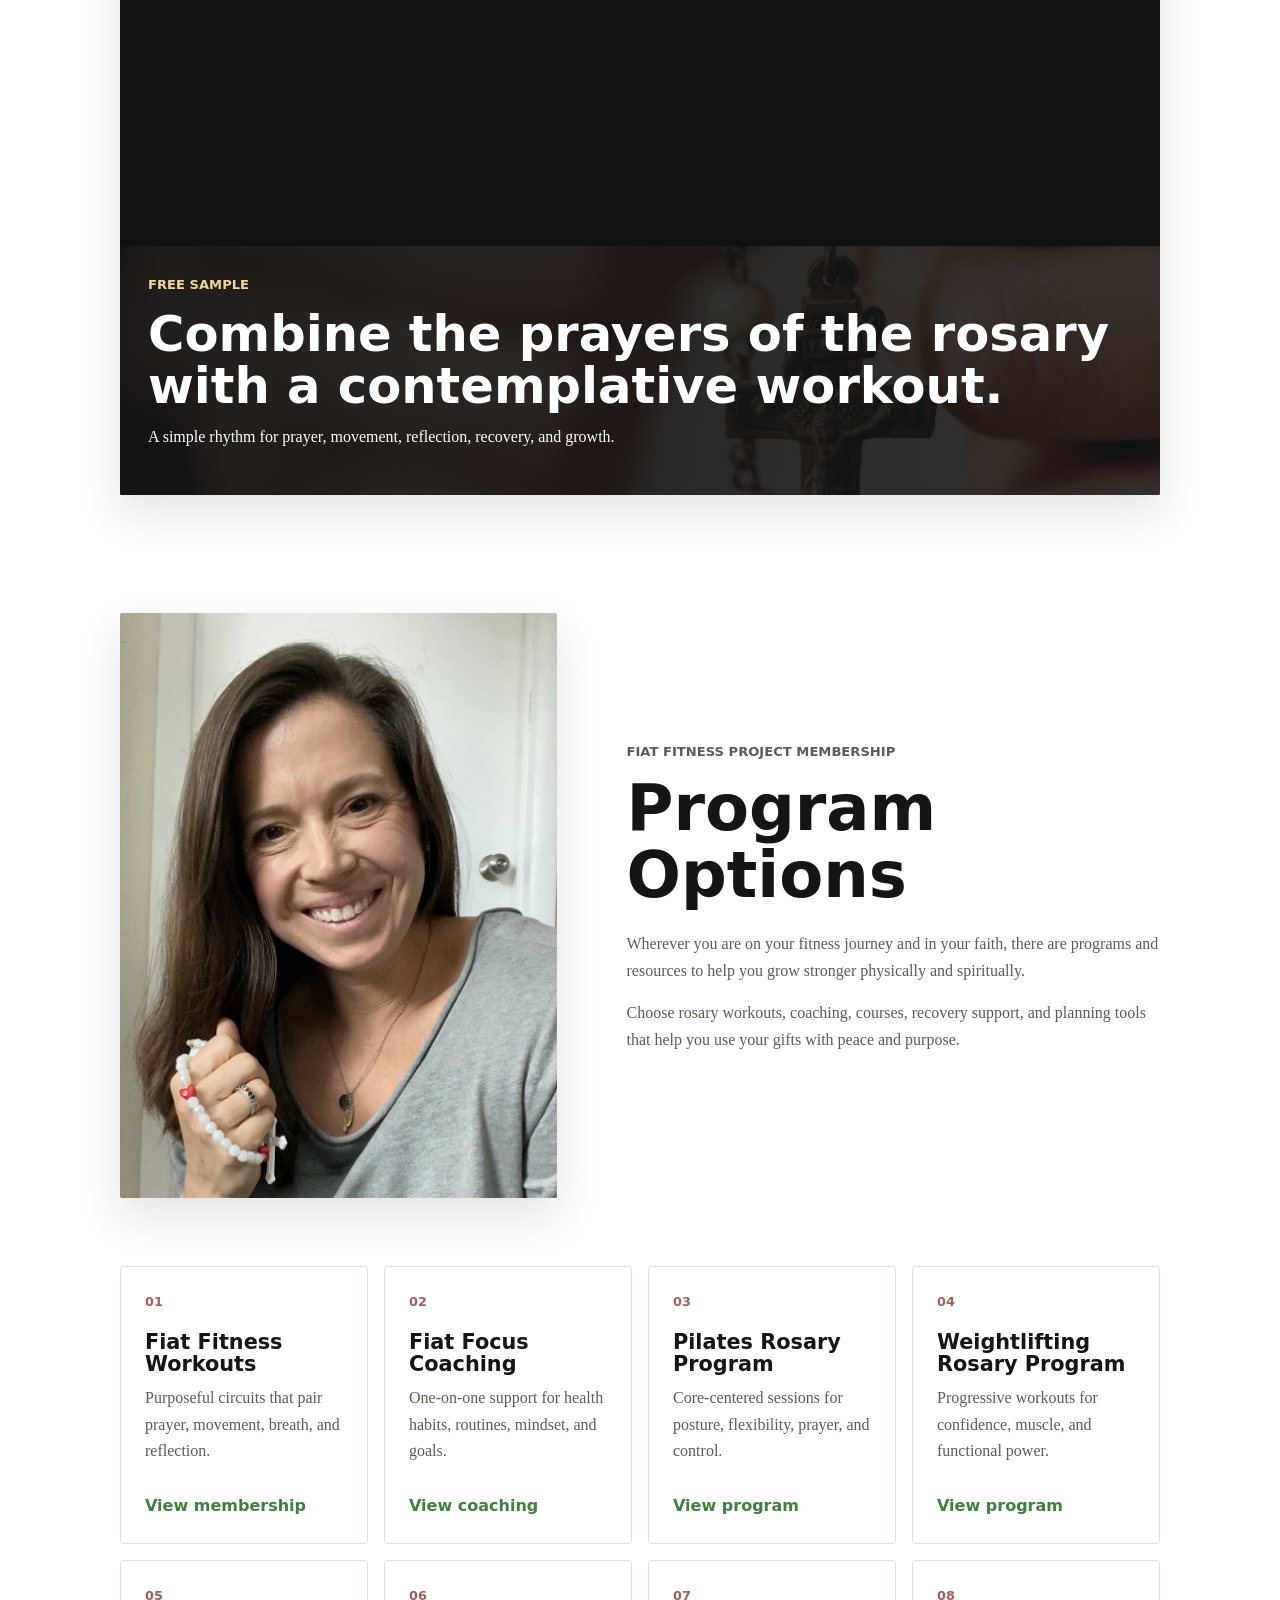
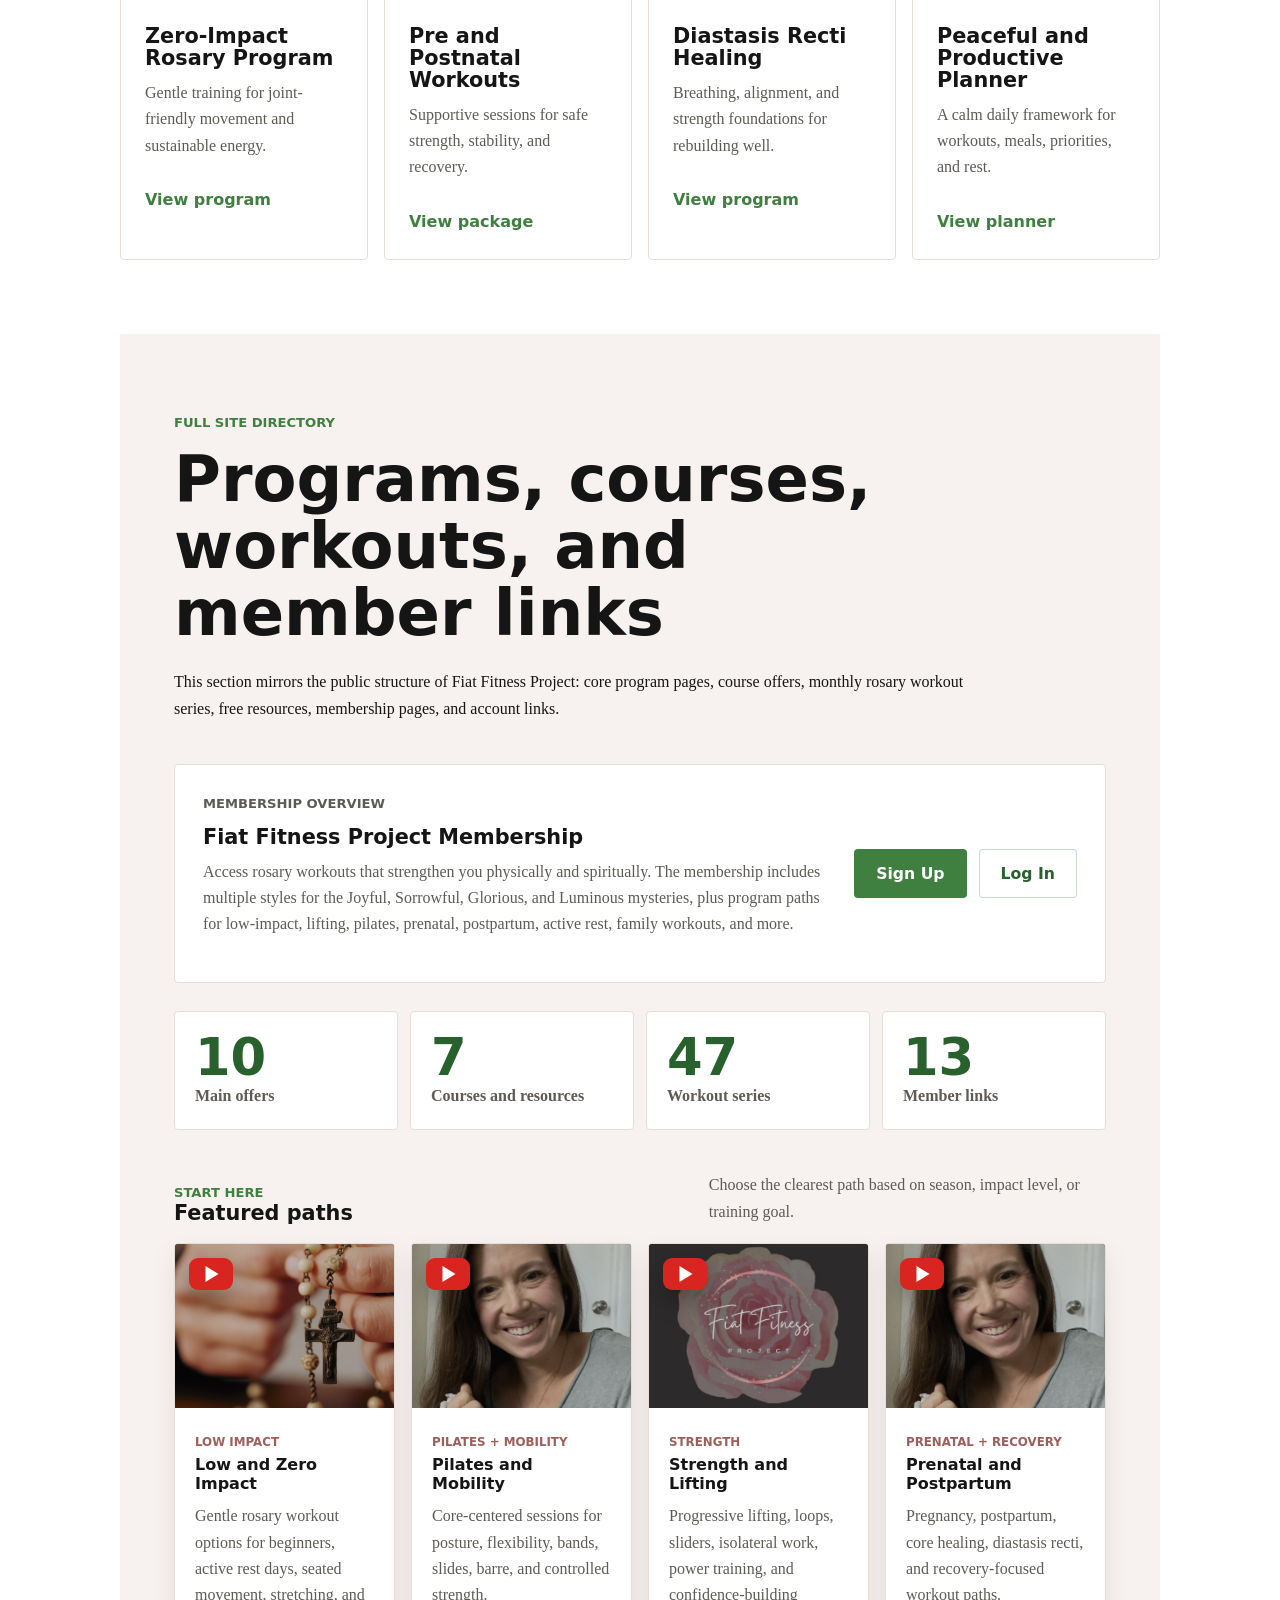
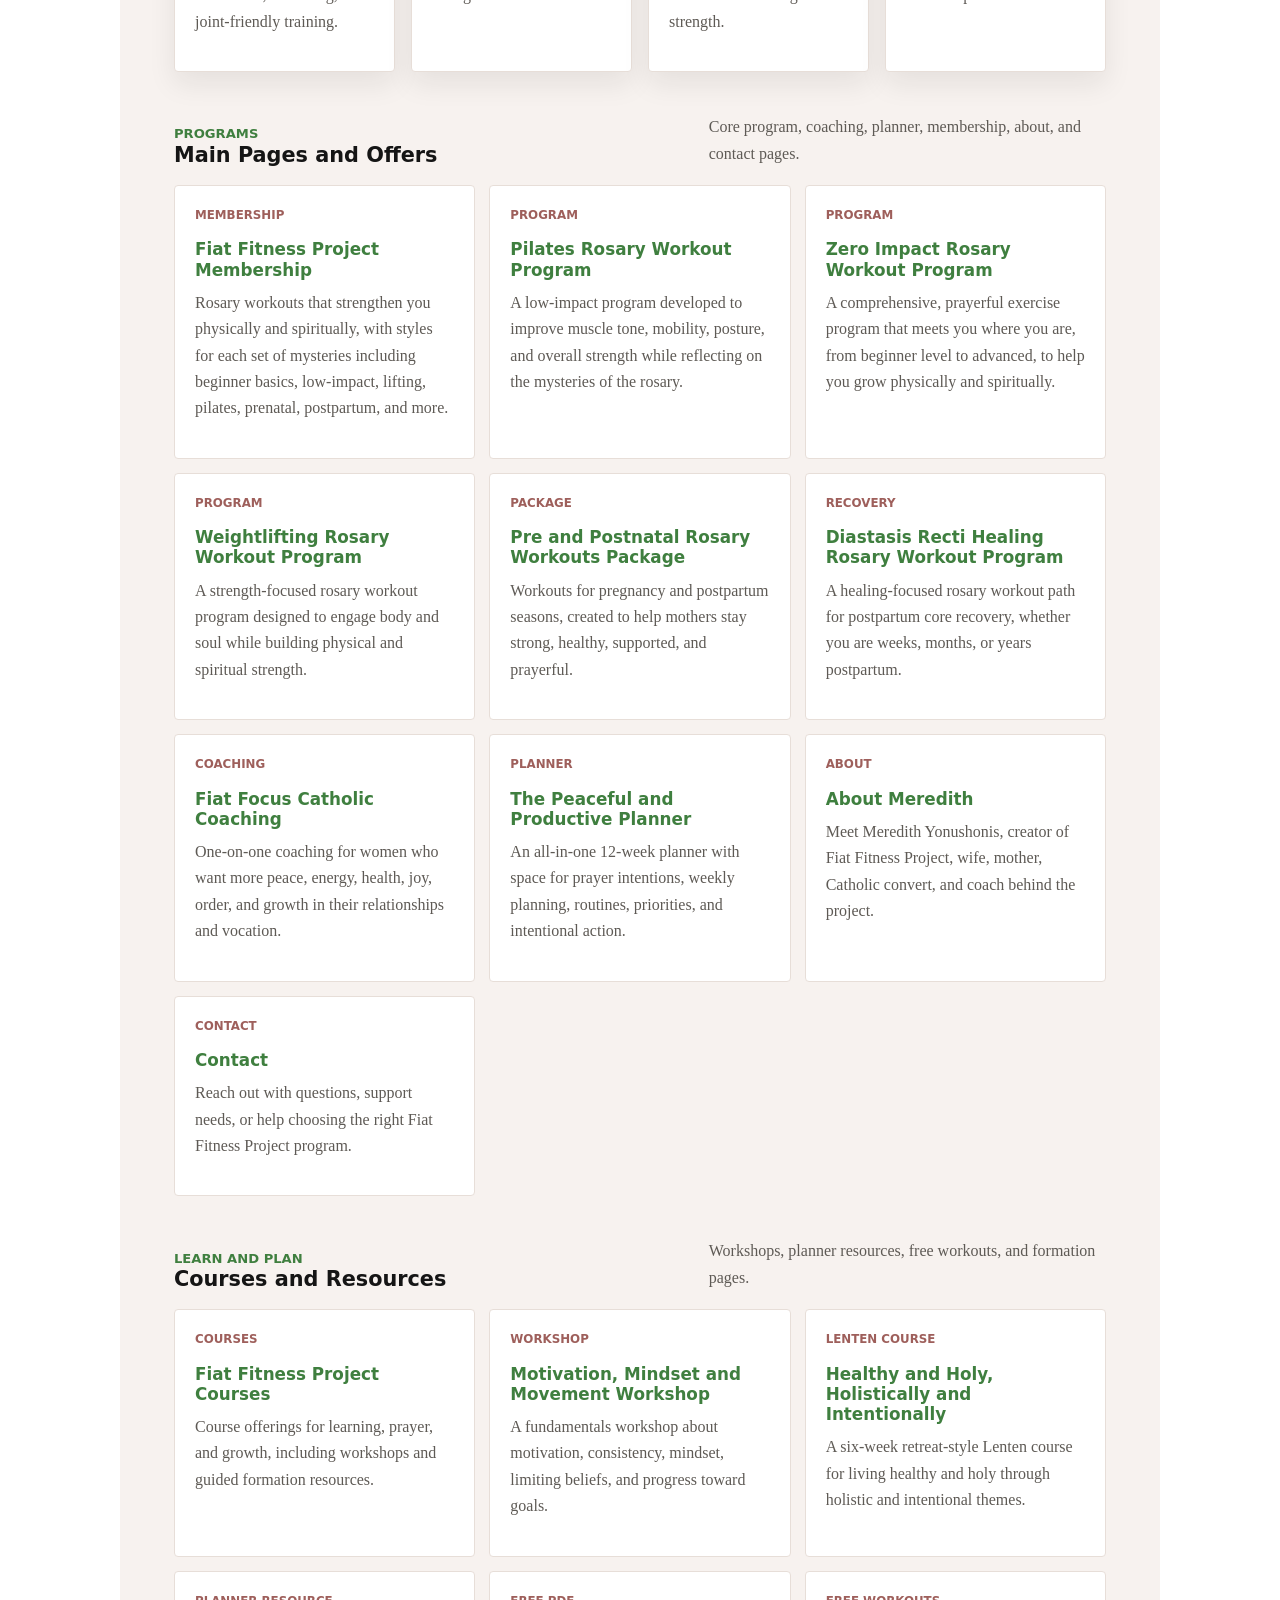
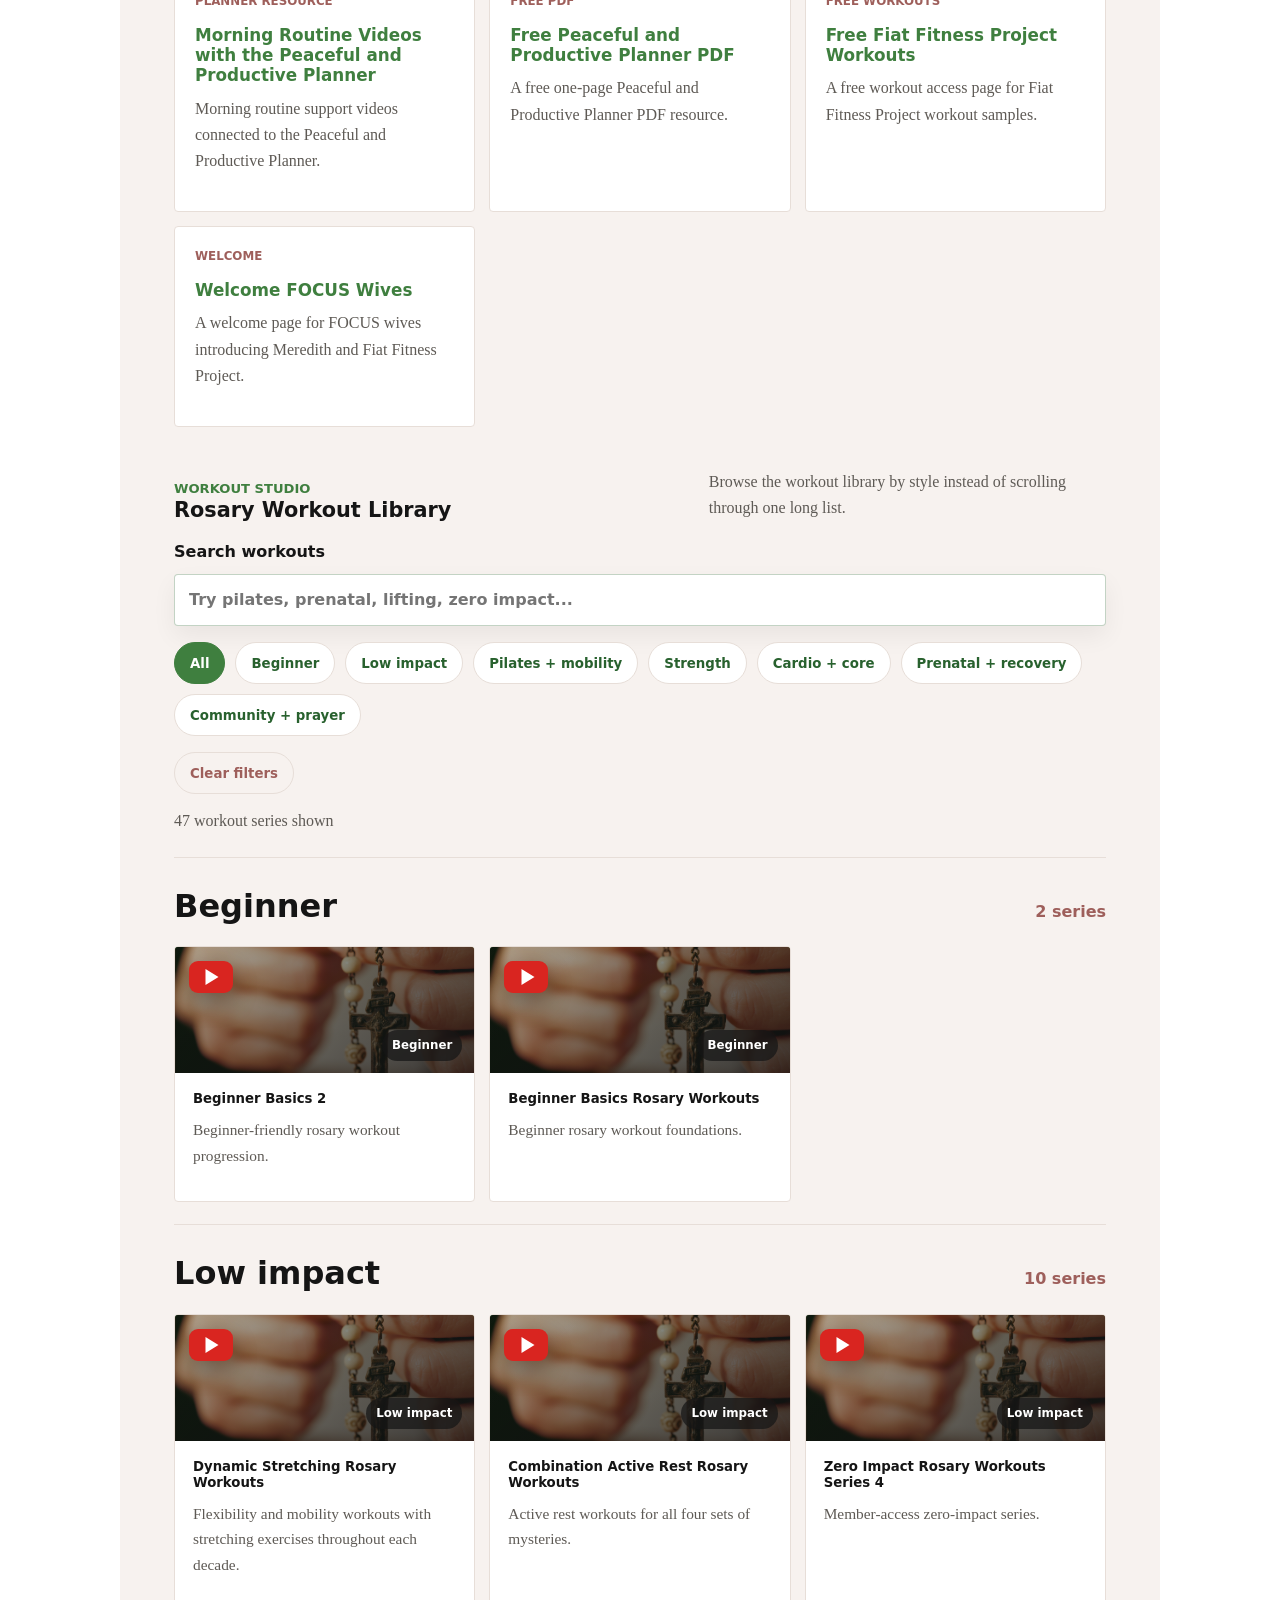
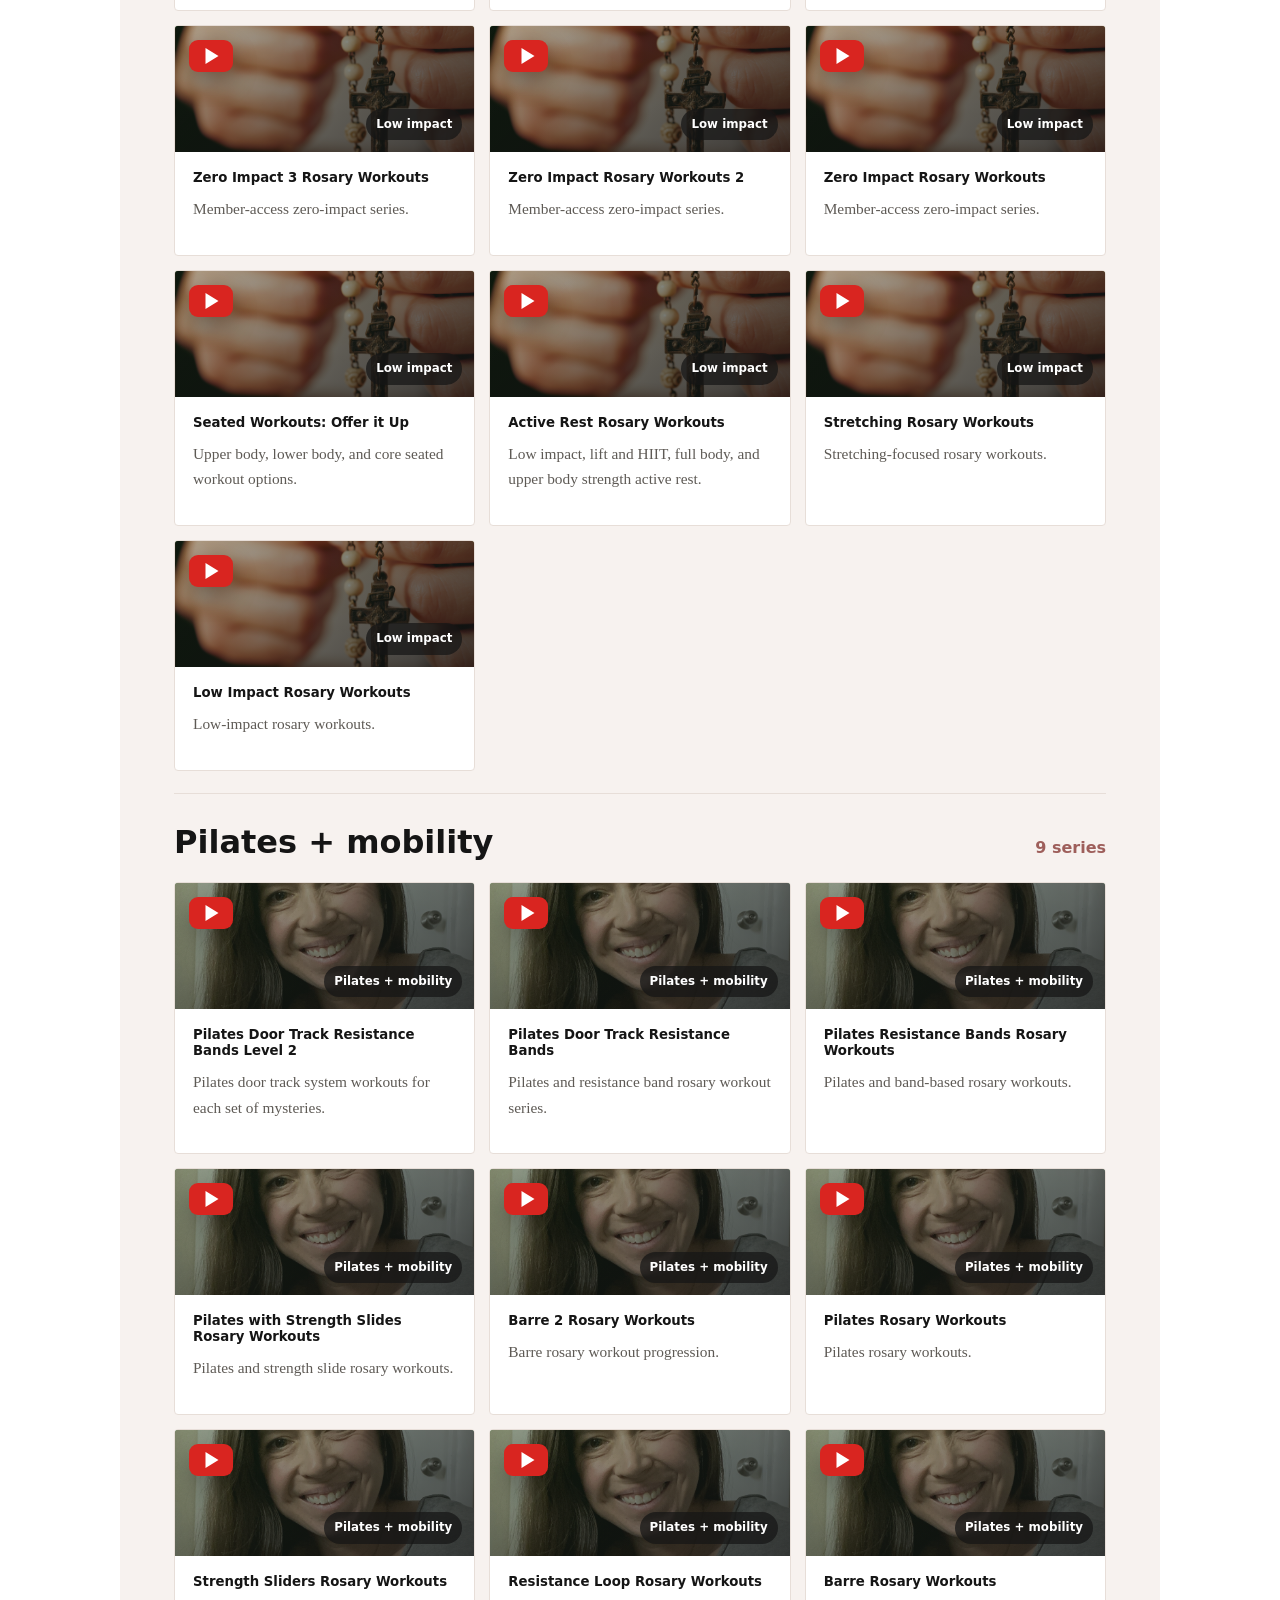
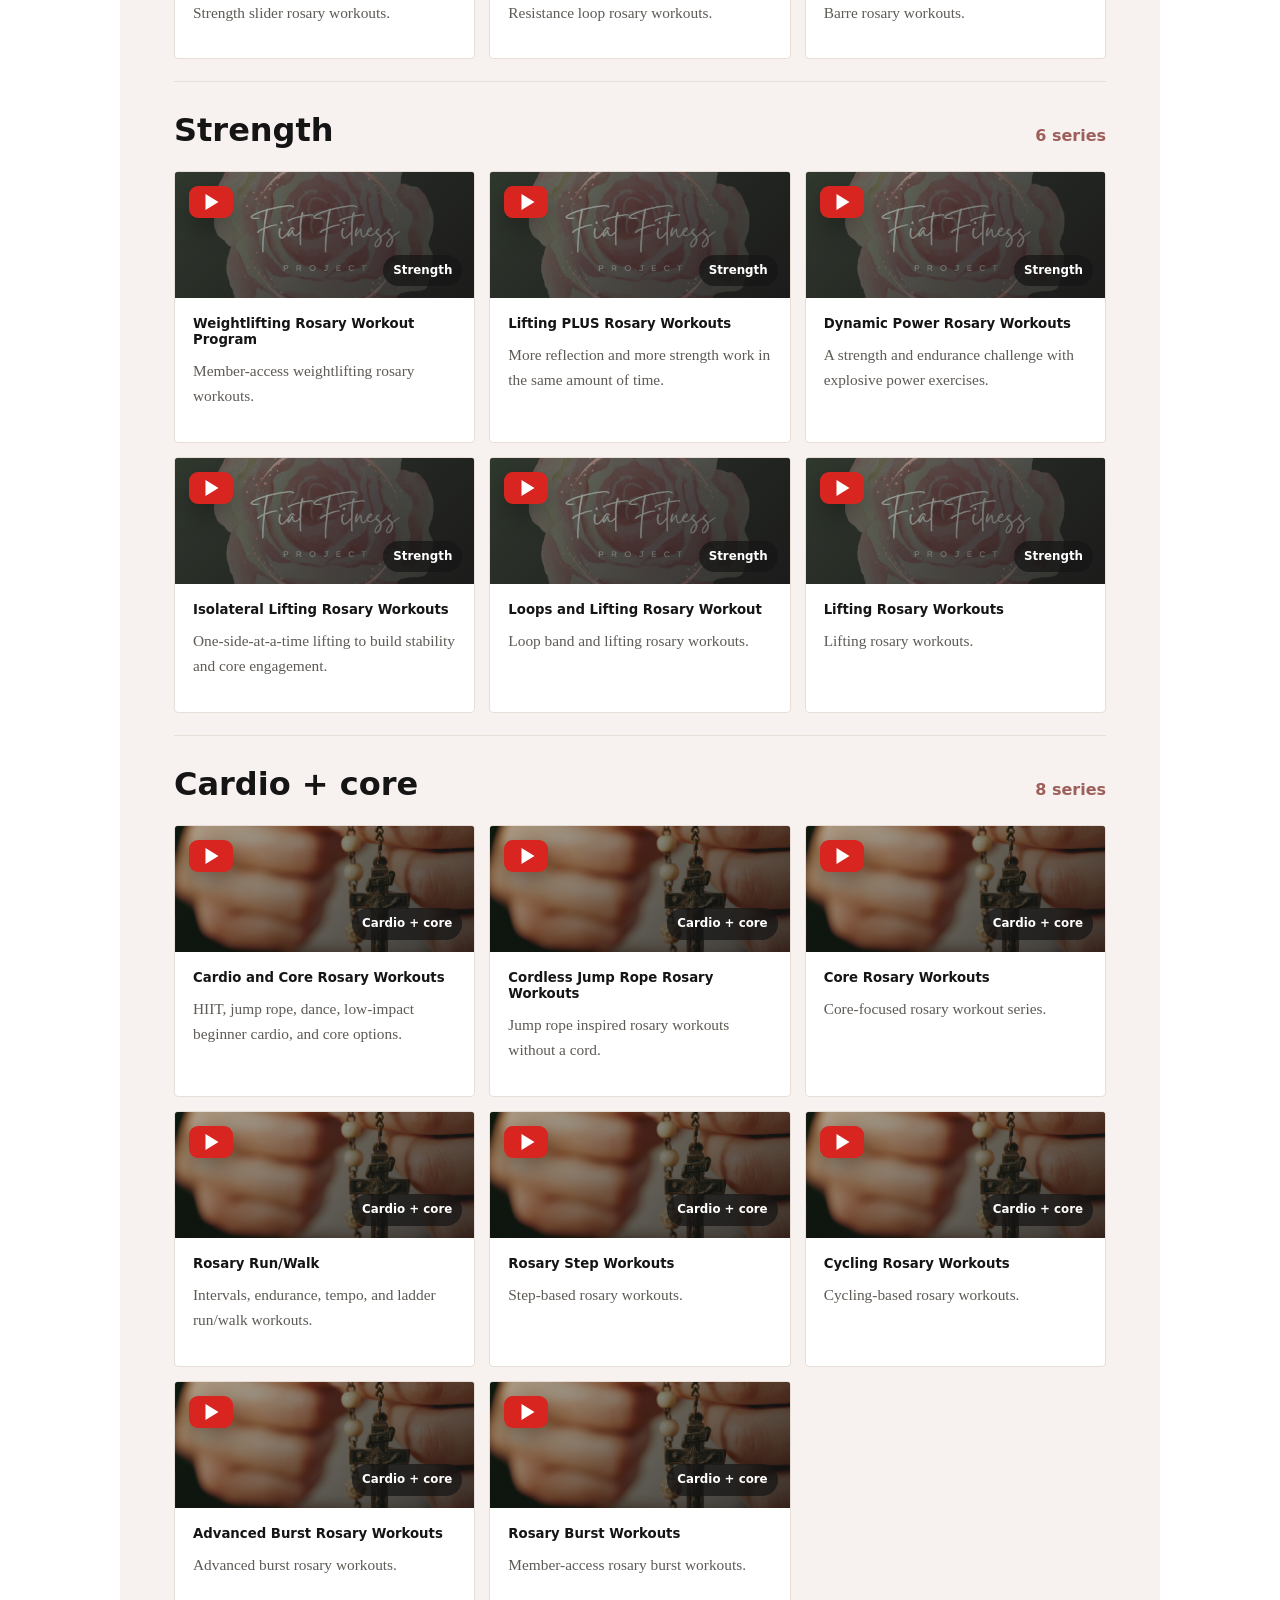
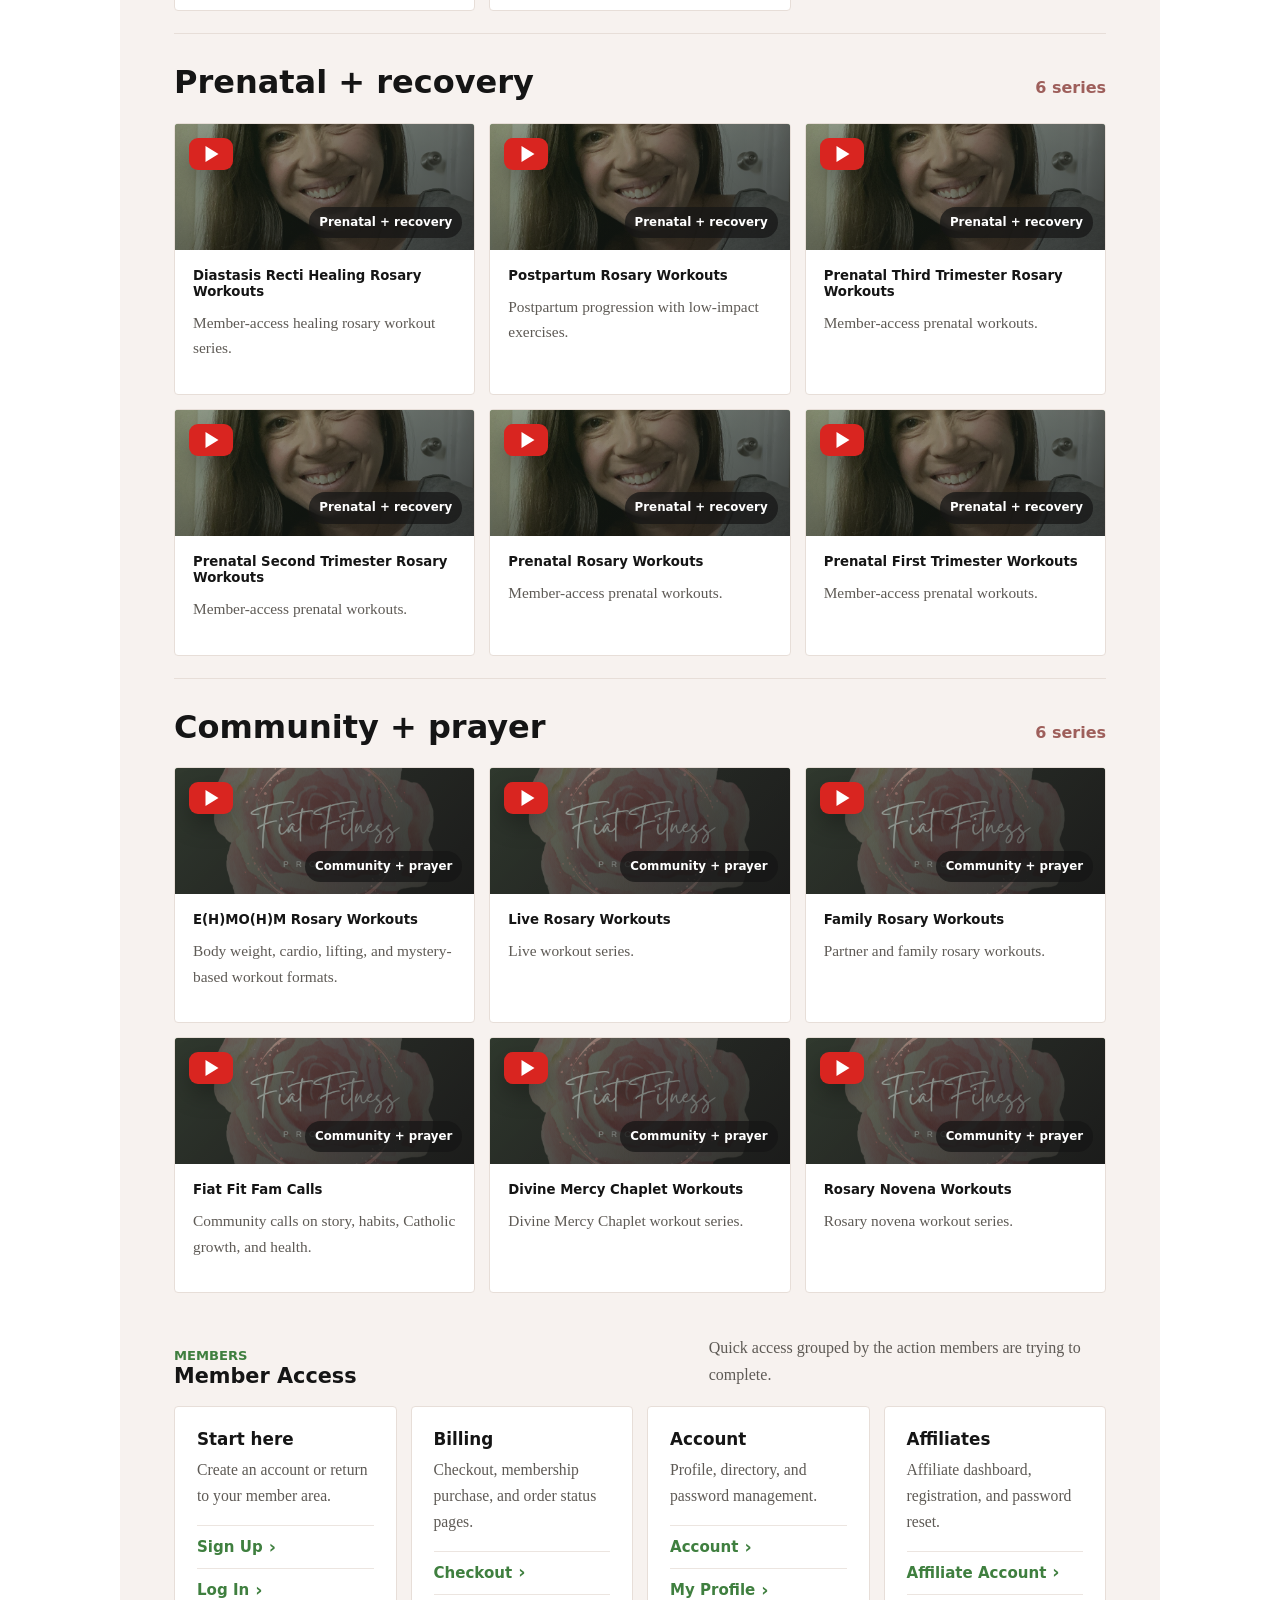
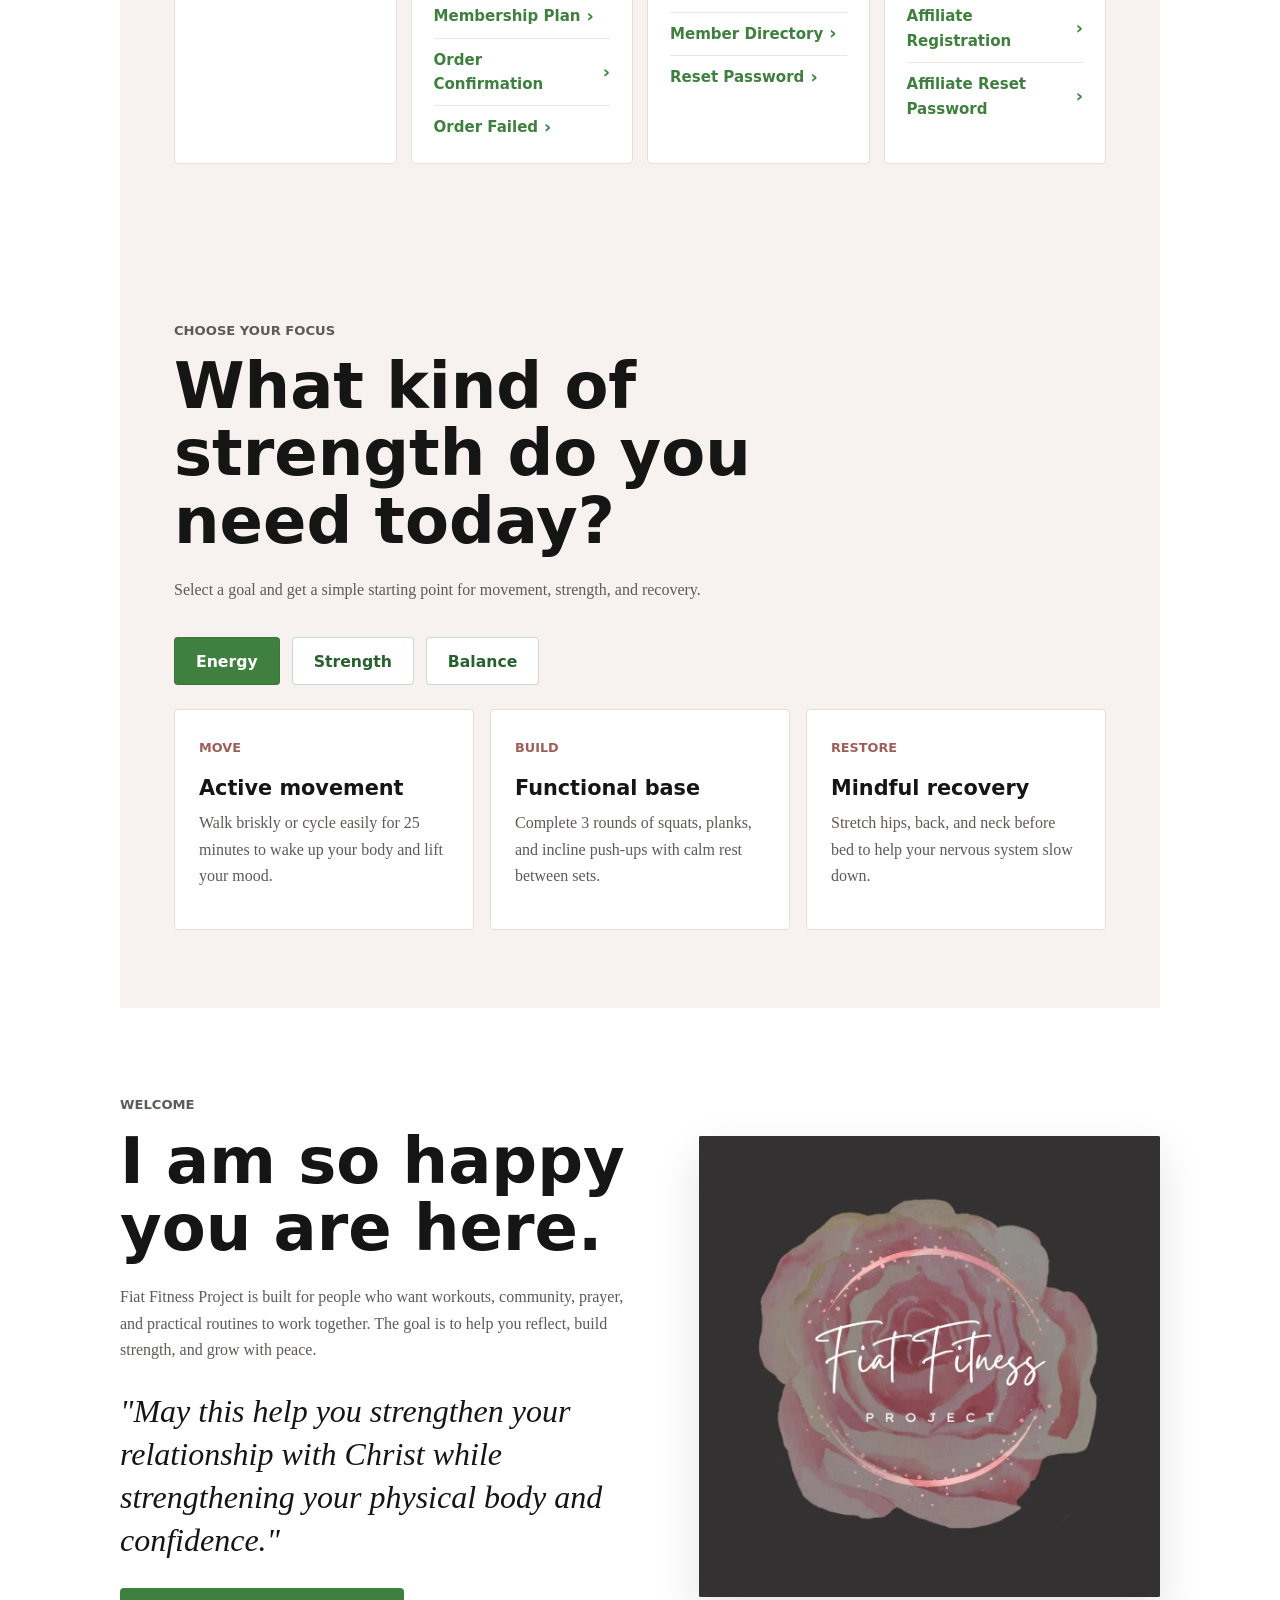
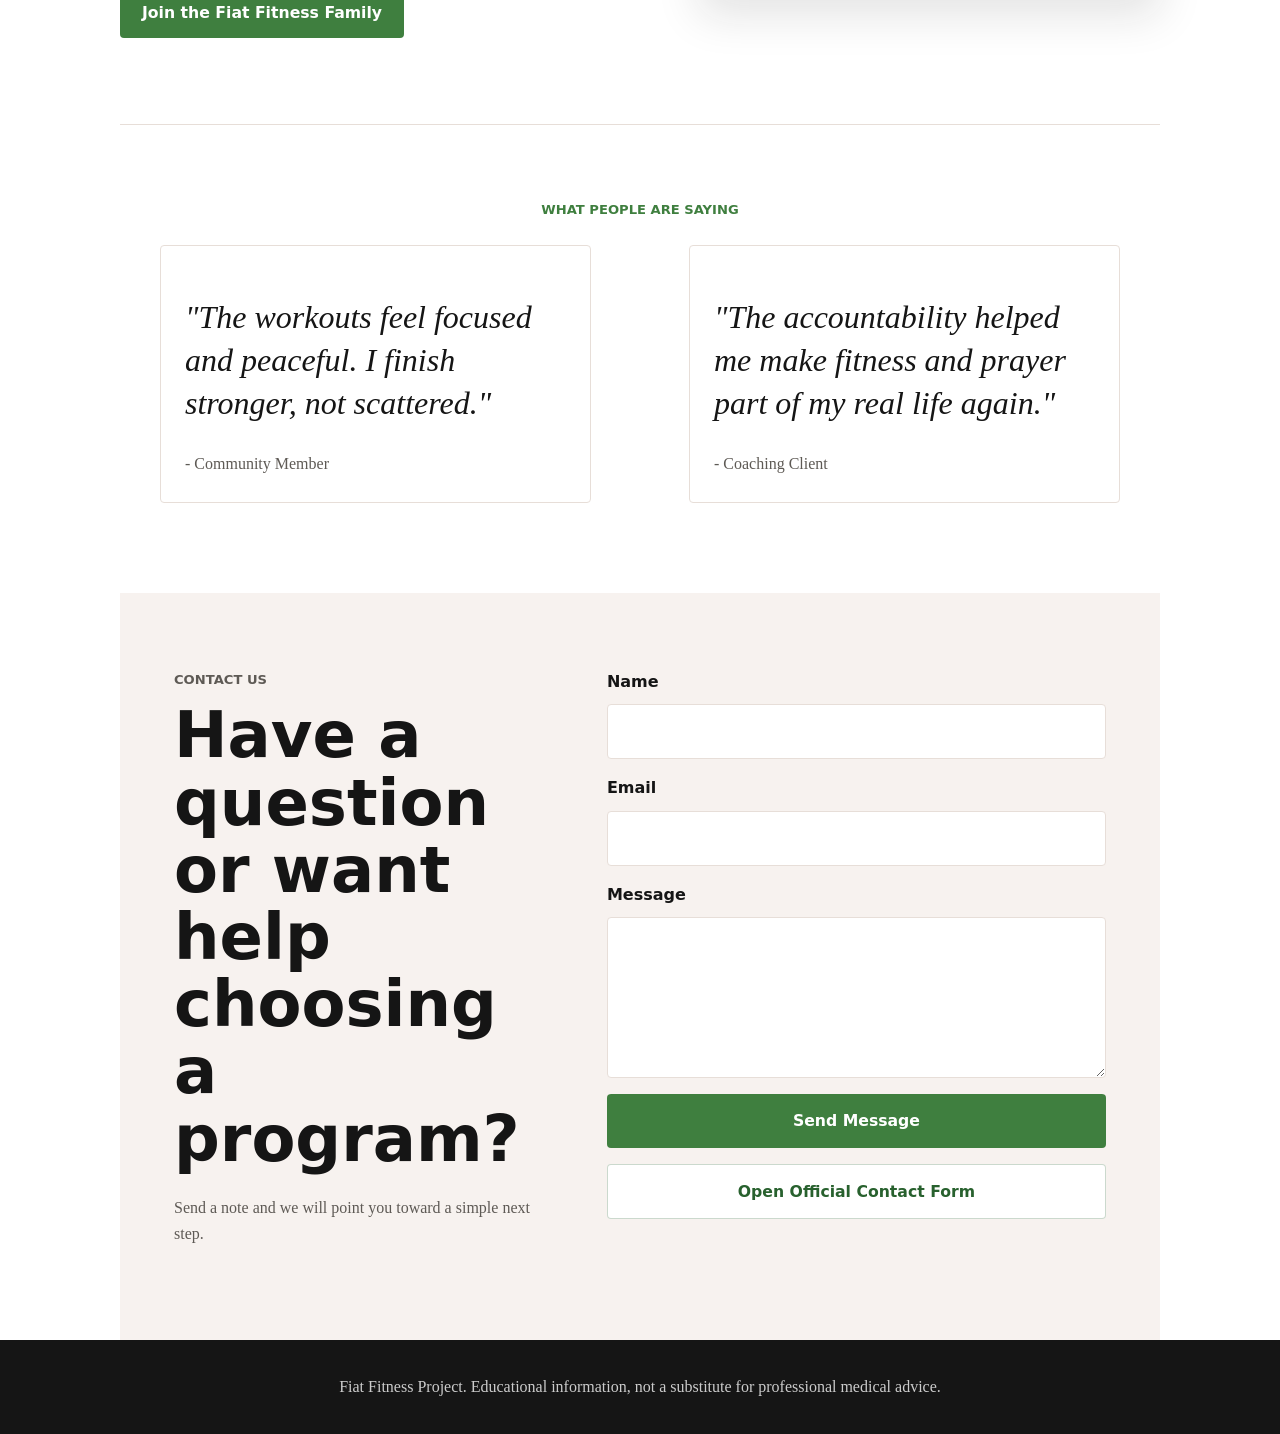
==== commit 35ebe883: "Upgrade site experience and program pages" ====
--- a/index.html
+++ b/index.html
@@ -7,25 +7,55 @@
       name="description"
       content="Fiat Fitness Project helps you grow stronger physically and spiritually through rosary workouts, coaching, planning, and holistic wellness."
     >
+    <meta name="theme-color" content="#3f7f3f">
+    <meta property="og:title" content="Fiat Fitness Project">
+    <meta
+      property="og:description"
+      content="Rosary workouts, Catholic coaching, planner tools, and holistic wellness programs to help you grow stronger physically and spiritually."
+    >
+    <meta property="og:type" content="website">
+    <meta property="og:url" content="https://jaimeespinalpr.github.io/healthy-fitness-wellness/">
+    <meta property="og:image" content="https://jaimeespinalpr.github.io/healthy-fitness-wellness/assets/fiat-logo.png">
+    <meta name="twitter:card" content="summary_large_image">
+    <link rel="canonical" href="https://jaimeespinalpr.github.io/healthy-fitness-wellness/">
+    <link rel="icon" href="assets/favicon.png">
     <title>Fiat Fitness Project</title>
     <link rel="stylesheet" href="styles.css">
+    <script type="application/ld+json">
+      {
+        "@context": "https://schema.org",
+        "@type": "Organization",
+        "name": "Fiat Fitness Project",
+        "url": "https://jaimeespinalpr.github.io/healthy-fitness-wellness/",
+        "logo": "https://jaimeespinalpr.github.io/healthy-fitness-wellness/assets/fiat-logo.png",
+        "sameAs": ["https://fiatfitnessproject.com/"]
+      }
+    </script>
   </head>
-  <body>
+  <body id="top">
     <header class="site-header">
       <a class="brand-lockup" href="#home" aria-label="Fiat Fitness Project home">
-        <img class="brand-logo" src="assets/fiat-logo.png" alt="Fiat Fitness Project logo">
+        <picture>
+          <source srcset="assets/fiat-logo.webp" type="image/webp">
+          <img class="brand-logo" src="assets/fiat-logo.png" alt="Fiat Fitness Project logo">
+        </picture>
         <span class="brand-title">Fiat Fitness Project</span>
         <span class="brand-subtitle">Grow stronger physically and spiritually</span>
       </a>
 
-      <nav aria-label="Main navigation">
-        <a href="#home">Fiat Fitness Project</a>
-        <a href="#programs">Programs</a>
-        <a href="#library">Workout Library</a>
-        <a href="#planner">Peaceful Planner</a>
-        <a href="#about">About</a>
-        <a href="#contact">Contact</a>
-      </nav>
+      <div class="nav-shell">
+        <button class="menu-toggle" type="button" aria-controls="primary-nav" aria-expanded="false">
+          Menu
+        </button>
+        <nav id="primary-nav" aria-label="Main navigation">
+          <a href="#home">Home</a>
+          <a href="#programs">Programs</a>
+          <a href="#library">Workout Library</a>
+          <a href="#planner">Planner</a>
+          <a href="#about">About</a>
+          <a href="#contact">Contact</a>
+        </nav>
+      </div>
     </header>
 
     <main>
@@ -38,19 +68,22 @@
             fitness journey can support the work you are called to do.
           </p>
           <div class="hero__actions">
-            <a class="button button--primary" href="#programs">Explore Programs</a>
-            <a class="button button--secondary" href="#sample">Try a Free Sample</a>
+            <a class="button button--primary" href="https://youtu.be/UbkpXhw2epc">Start Free Workout</a>
+            <a class="button button--secondary" href="https://fiatfitnessproject.com/checkout/?plan=29">Join Membership</a>
+            <a class="button button--secondary" href="#programs">View Programs</a>
           </div>
         </div>
       </section>
 
       <section id="sample" class="media-feature">
         <div class="media-card" aria-label="Featured workout preview">
-          <img
-            src="assets/rosary.jpg"
-            alt="Rosary beads on an open prayer book"
-          >
-          <div class="play-badge" aria-hidden="true"></div>
+          <iframe
+            src="https://www.youtube.com/embed/UbkpXhw2epc"
+            title="Fiat Fitness Project free workout sample"
+            loading="lazy"
+            allow="accelerometer; autoplay; clipboard-write; encrypted-media; gyroscope; picture-in-picture; web-share"
+            allowfullscreen
+          ></iframe>
           <div class="media-card__copy">
             <p class="eyebrow">Free sample</p>
             <h2>Combine the prayers of the rosary with a contemplative workout.</h2>
@@ -64,10 +97,14 @@
 
       <section id="programs" class="program-intro">
         <div class="program-intro__image">
-          <img
-            src="assets/mer-w-rosary-edited.jpeg"
-            alt="Fiat Fitness Project coach holding a rosary"
-          >
+          <picture>
+            <source srcset="assets/mer-w-rosary-edited.webp" type="image/webp">
+            <img
+              src="assets/mer-w-rosary-edited.jpeg"
+              alt="Fiat Fitness Project coach holding a rosary"
+              loading="lazy"
+            >
+          </picture>
         </div>
         <div class="program-intro__copy">
           <p class="eyebrow">Fiat Fitness Project membership</p>
@@ -89,49 +126,49 @@
           <span>01</span>
           <h3>Fiat Fitness Workouts</h3>
           <p>Purposeful circuits that pair prayer, movement, breath, and reflection.</p>
-          <a href="https://fiatfitnessproject.com/home-2/lets-get-started-choose-your-option/">View membership</a>
+          <a href="programs/membership.html">View membership</a>
         </article>
         <article>
           <span>02</span>
           <h3>Fiat Focus Coaching</h3>
           <p>One-on-one support for health habits, routines, mindset, and goals.</p>
-          <a href="https://fiatfitnessproject.com/fiat-focus/">View coaching</a>
+          <a href="programs/coaching.html">View coaching</a>
         </article>
         <article>
           <span>03</span>
           <h3>Pilates Rosary Program</h3>
           <p>Core-centered sessions for posture, flexibility, prayer, and control.</p>
-          <a href="https://fiatfitnessproject.com/pilates-rosary-workout-program-2/">View program</a>
+          <a href="programs/pilates.html">View program</a>
         </article>
         <article>
           <span>04</span>
           <h3>Weightlifting Rosary Program</h3>
           <p>Progressive workouts for confidence, muscle, and functional power.</p>
-          <a href="https://fiatfitnessproject.com/weightlifting-rosary-workout-program/">View program</a>
+          <a href="programs/weightlifting.html">View program</a>
         </article>
         <article>
           <span>05</span>
           <h3>Zero-Impact Rosary Program</h3>
           <p>Gentle training for joint-friendly movement and sustainable energy.</p>
-          <a href="https://fiatfitnessproject.com/zero-impact-rosary-workout-program/">View program</a>
+          <a href="programs/zero-impact.html">View program</a>
         </article>
         <article>
           <span>06</span>
           <h3>Pre and Postnatal Workouts</h3>
           <p>Supportive sessions for safe strength, stability, and recovery.</p>
-          <a href="https://fiatfitnessproject.com/home/pre-postnatal-rosary-workouts-package/">View package</a>
+          <a href="programs/pre-postnatal.html">View package</a>
         </article>
         <article>
           <span>07</span>
           <h3>Diastasis Recti Healing</h3>
           <p>Breathing, alignment, and strength foundations for rebuilding well.</p>
-          <a href="https://fiatfitnessproject.com/diastasis-recti-healing-rosary-workout-program/">View program</a>
+          <a href="programs/diastasis-recti.html">View program</a>
         </article>
         <article id="planner">
           <span>08</span>
           <h3>Peaceful and Productive Planner</h3>
           <p>A calm daily framework for workouts, meals, priorities, and rest.</p>
-          <a href="https://fiatfitnessproject.com/the-peaceful-productive-planner/">View planner</a>
+          <a href="programs/planner.html">View planner</a>
         </article>
       </section>
 
@@ -309,8 +346,9 @@
         </div>
         <div class="welcome__image">
           <img
-            src="assets/fiat-logo.png"
+            src="assets/fiat-logo.webp"
             alt="Fiat Fitness Project floral logo"
+            loading="lazy"
           >
         </div>
       </section>
@@ -357,6 +395,7 @@
             <textarea name="message" rows="5" required></textarea>
           </label>
           <button class="button button--primary" type="submit">Send Message</button>
+          <a class="button button--secondary button--light" href="https://fiatfitnessproject.com/contact/">Open Official Contact Form</a>
           <p class="form-note" role="status"></p>
         </form>
       </section>
--- a/styles.css
+++ b/styles.css
@@ -41,7 +41,7 @@
 .site-header {
   max-width: 1040px;
   margin: 0 auto;
-  padding: 48px 20px 18px;
+  padding: 48px 20px 0;
   text-align: center;
 }
 
@@ -71,13 +71,35 @@
   font-size: 1.08rem;
 }
 
+.nav-shell {
+  position: sticky;
+  z-index: 20;
+  top: 0;
+  margin-top: 28px;
+  padding: 14px 0 18px;
+  background: rgba(255, 255, 255, 0.94);
+  backdrop-filter: blur(14px);
+}
+
 nav {
   display: flex;
   flex-wrap: wrap;
   justify-content: center;
   gap: 16px clamp(20px, 4vw, 38px);
-  margin-top: 30px;
   color: var(--green);
+  font-family: Inter, ui-sans-serif, system-ui, -apple-system, BlinkMacSystemFont, "Segoe UI", sans-serif;
+  font-weight: 900;
+}
+
+.menu-toggle {
+  display: none;
+  width: 100%;
+  min-height: 44px;
+  border: 1px solid var(--line);
+  border-radius: 4px;
+  color: var(--green-dark);
+  background: #ffffff;
+  cursor: pointer;
   font-family: Inter, ui-sans-serif, system-ui, -apple-system, BlinkMacSystemFont, "Segoe UI", sans-serif;
   font-weight: 900;
 }
@@ -219,16 +241,21 @@
   box-shadow: var(--shadow);
 }
 
-.media-card img {
-  height: clamp(300px, 48vw, 540px);
-  object-fit: cover;
-  opacity: 0.58;
+.media-card iframe {
+  display: block;
+  width: 100%;
+  aspect-ratio: 16 / 9;
+  border: 0;
 }
 
 .media-card__copy {
-  position: absolute;
-  inset: auto 8% 10%;
-  max-width: 650px;
+  position: static;
+  max-width: none;
+  padding: 28px;
+  color: #ffffff;
+  background:
+    linear-gradient(90deg, rgba(21, 21, 21, 0.95), rgba(21, 21, 21, 0.82)),
+    url("assets/rosary.webp") center / cover;
 }
 
 .media-card__copy h2 {
@@ -910,6 +937,79 @@
   margin: 0;
 }
 
+.program-page {
+  background: var(--soft);
+}
+
+.program-detail {
+  width: min(1080px, calc(100% - 40px));
+  margin: 0 auto;
+  padding: 24px 0 80px;
+}
+
+.back-link {
+  display: inline-flex;
+  margin-bottom: 18px;
+  color: var(--green);
+  font-family: Inter, ui-sans-serif, system-ui, -apple-system, BlinkMacSystemFont, "Segoe UI", sans-serif;
+  font-weight: 900;
+}
+
+.program-hero {
+  display: grid;
+  min-height: 520px;
+  align-items: end;
+  border-radius: 4px;
+  padding: clamp(28px, 6vw, 72px);
+  color: var(--ink);
+  background:
+    linear-gradient(90deg, rgba(255, 255, 255, 0.96), rgba(255, 255, 255, 0.72)),
+    url("assets/mer-w-rosary-edited.webp") right center / auto 100% no-repeat,
+    #ffffff;
+  box-shadow: var(--shadow);
+}
+
+.program-hero--dark {
+  color: #ffffff;
+  background:
+    linear-gradient(90deg, rgba(21, 21, 21, 0.92), rgba(21, 21, 21, 0.72)),
+    url("assets/fiat-logo.webp") right center / min(520px, 70vw) no-repeat,
+    #171615;
+}
+
+.program-hero > div {
+  max-width: 720px;
+}
+
+.program-hero p:not(.eyebrow) {
+  max-width: 640px;
+  font-size: 1.18rem;
+}
+
+.program-content {
+  margin-top: 28px;
+  border: 1px solid var(--line);
+  border-radius: 4px;
+  padding: clamp(24px, 5vw, 54px);
+  background: #ffffff;
+}
+
+.detail-grid {
+  display: grid;
+  grid-template-columns: repeat(3, minmax(0, 1fr));
+  gap: 16px;
+}
+
+.detail-grid article {
+  border: 1px solid var(--line);
+  border-radius: 4px;
+  padding: 22px;
+}
+
+.detail-grid p {
+  color: var(--muted);
+}
+
 @media (max-width: 900px) {
   .program-intro,
   .welcome,
@@ -939,7 +1039,8 @@
   }
 
   .plan-grid,
-  .testimonial-grid {
+  .testimonial-grid,
+  .detail-grid {
     grid-template-columns: 1fr;
   }
 }
@@ -949,14 +1050,46 @@
     padding-top: 30px;
   }
 
+  .nav-shell {
+    margin-top: 18px;
+    padding-bottom: 12px;
+  }
+
+  .menu-toggle {
+    display: inline-flex;
+    align-items: center;
+    justify-content: center;
+  }
+
   nav {
+    display: none;
+    padding-top: 12px;
     gap: 10px 18px;
     font-size: 0.92rem;
+  }
+
+  body.nav-open nav {
+    display: grid;
   }
 
   .hero {
     min-height: 560px;
     padding: 64px 20px;
+  }
+
+  .program-hero {
+    min-height: 460px;
+    background:
+      linear-gradient(rgba(255, 255, 255, 0.92), rgba(255, 255, 255, 0.92)),
+      url("assets/mer-w-rosary-edited.webp") center / cover no-repeat,
+      #ffffff;
+  }
+
+  .program-hero--dark {
+    background:
+      linear-gradient(rgba(21, 21, 21, 0.88), rgba(21, 21, 21, 0.88)),
+      url("assets/fiat-logo.webp") center / cover no-repeat,
+      #171615;
   }
 
   .hero__actions,
